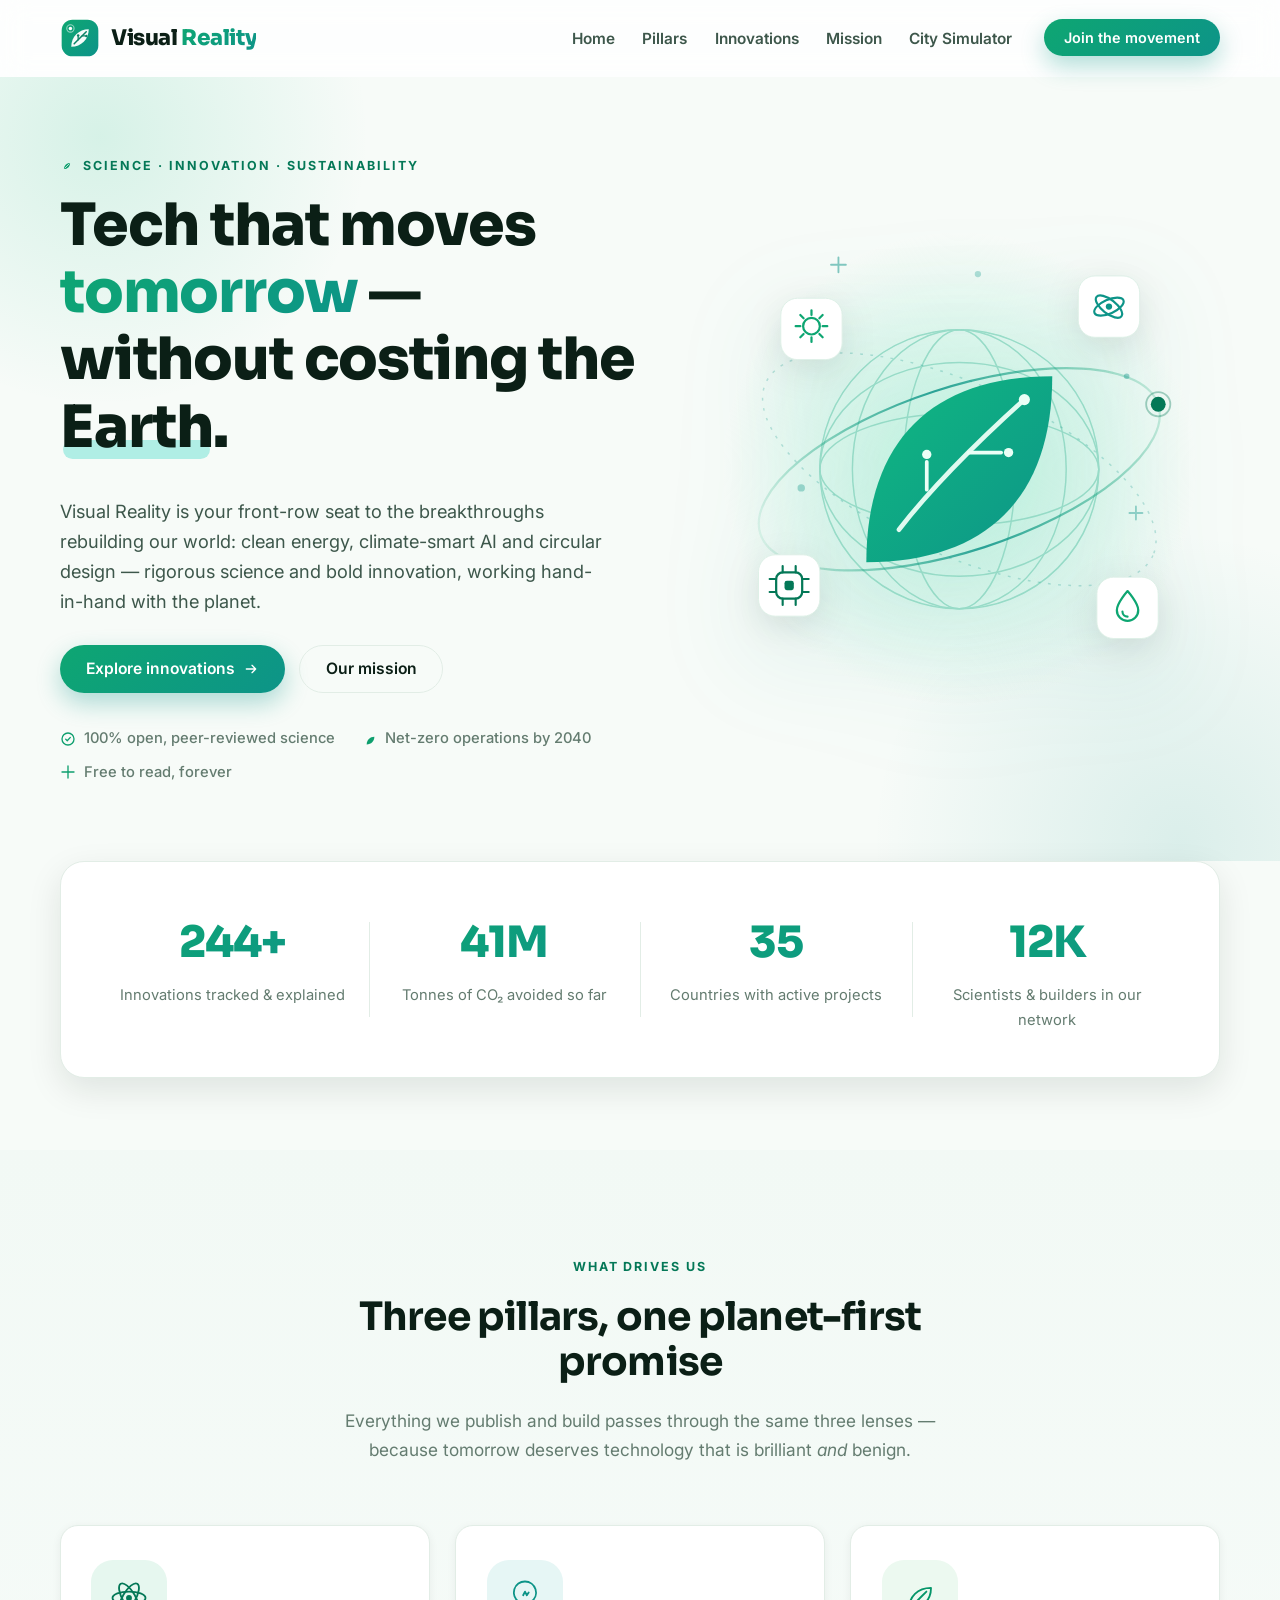
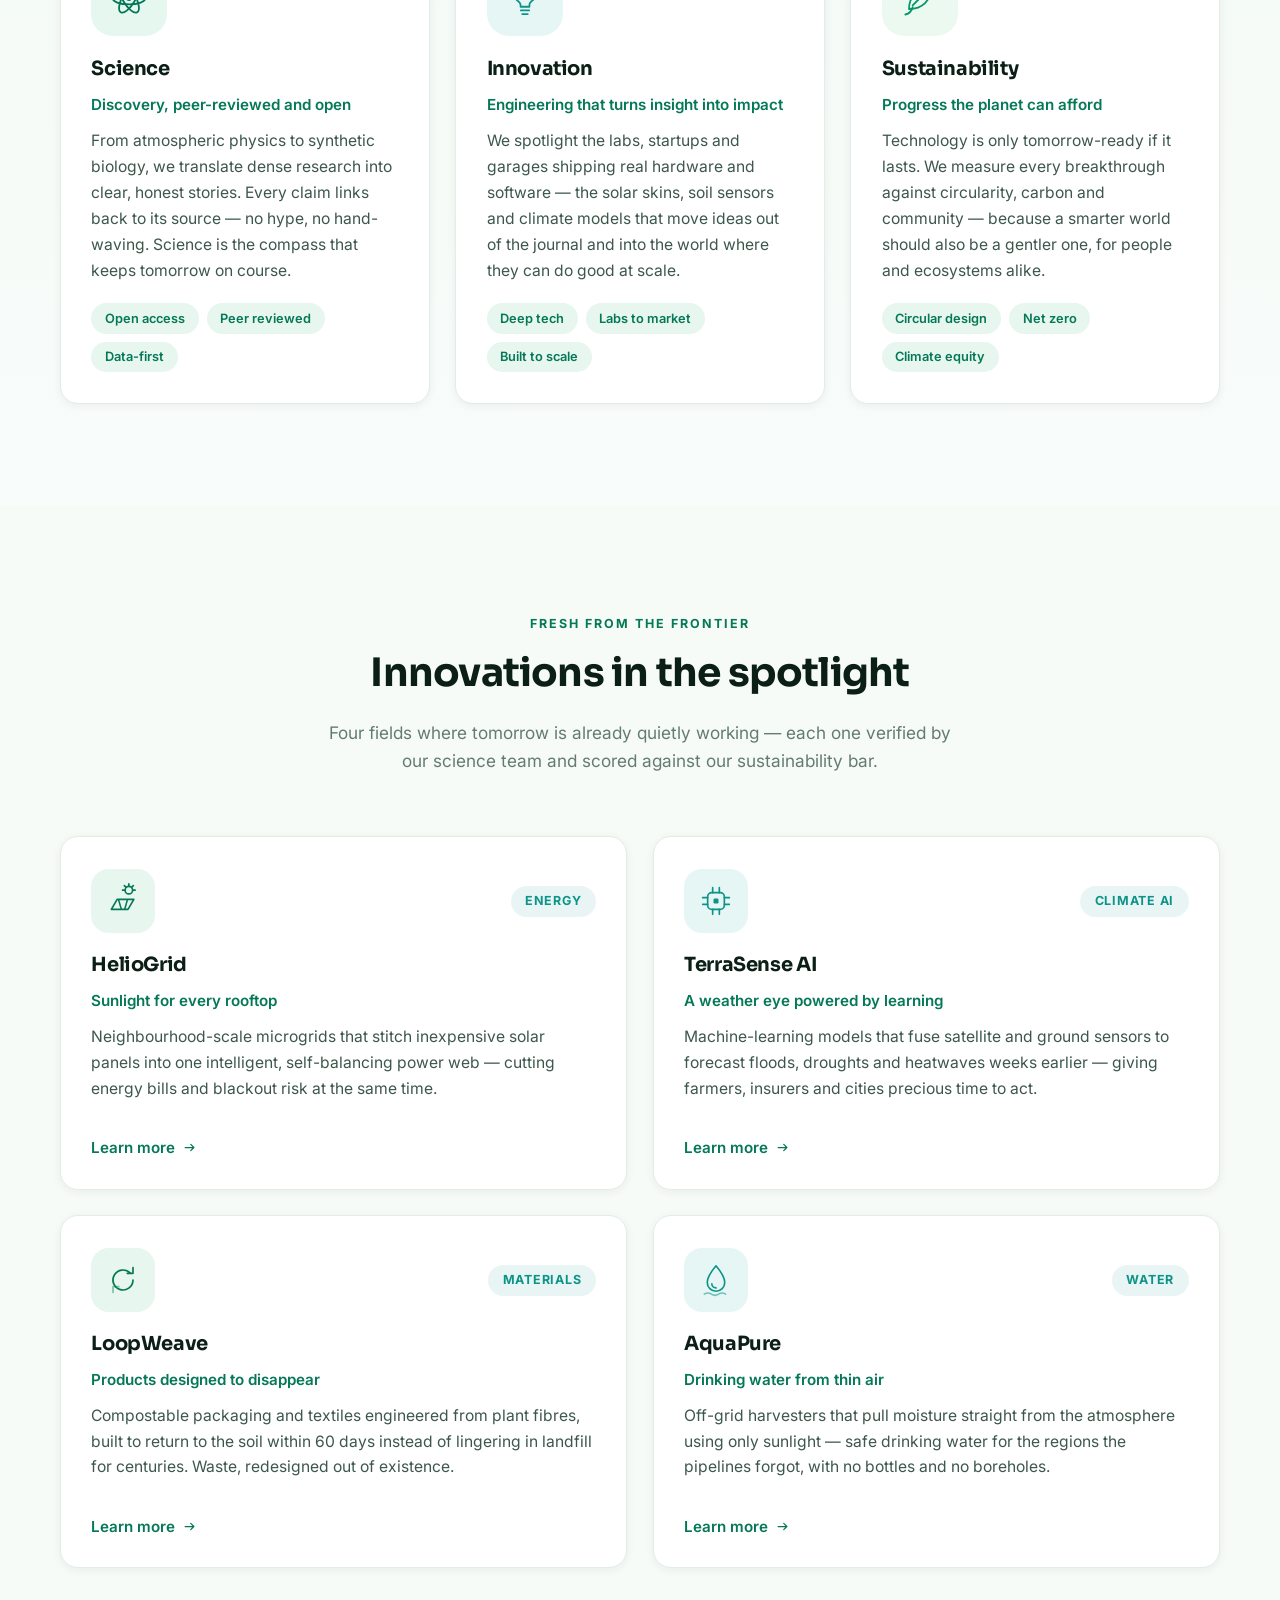
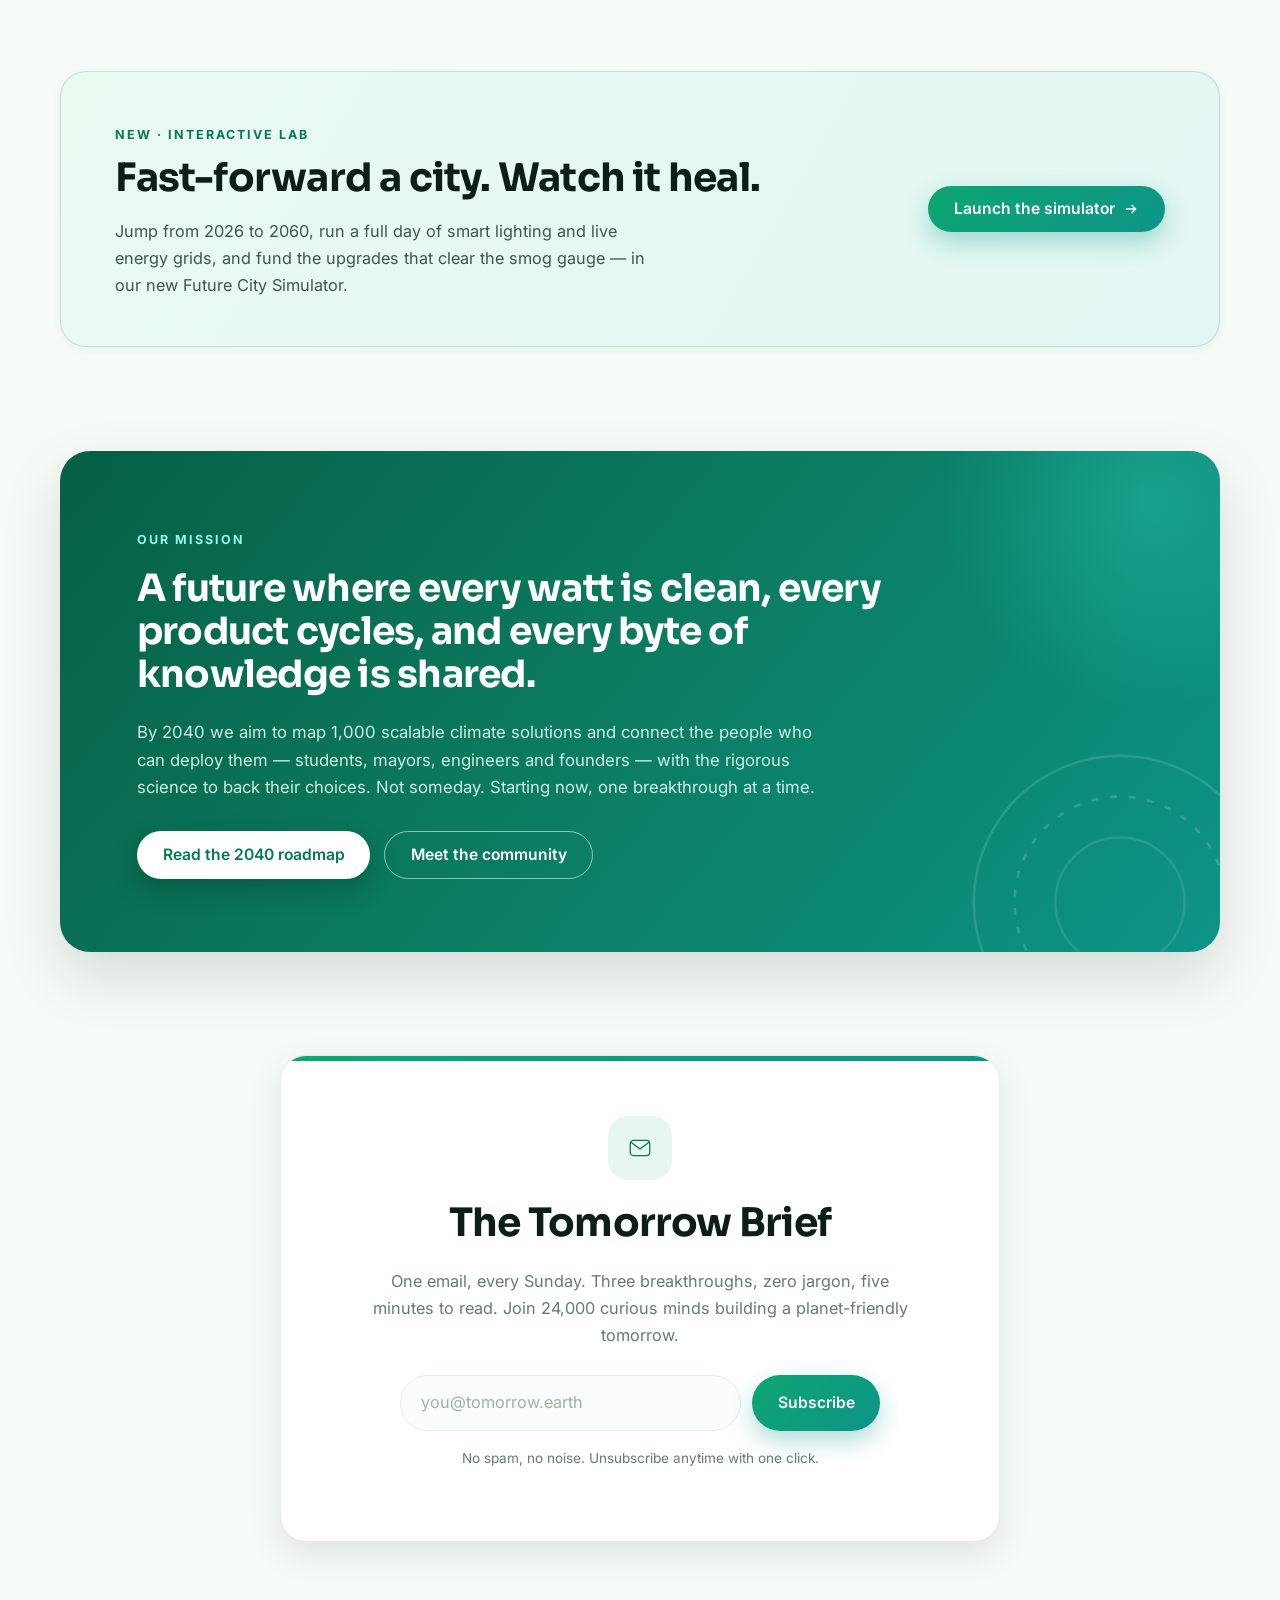
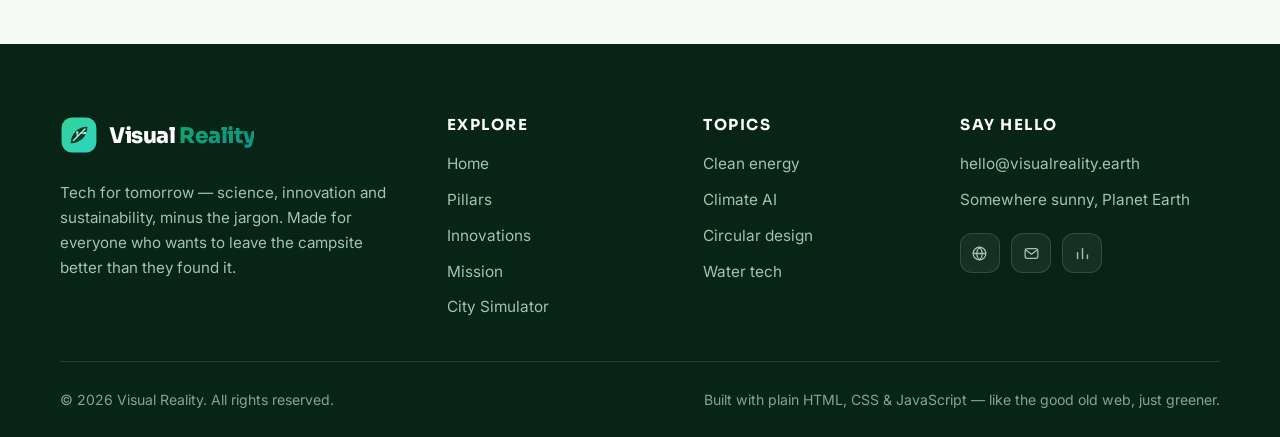
==== download/visual-reality-site/index.html @ 4e0ad1f0 "0bec6e8c-ba67-4098-b5e9-8ebaf69e1d9d" ====
<!DOCTYPE html>
<html lang="en">
<head>
  <meta charset="UTF-8" />
  <meta name="viewport" content="width=device-width, initial-scale=1.0" />
  <title>Visual Reality — Tech for Tomorrow | Science, Innovation &amp; Sustainability</title>
  <meta name="description" content="Visual Reality spotlights the breakthroughs in clean energy, climate-smart AI and circular design where science, innovation and sustainability meet. Tech for tomorrow — without costing the Earth." />
  <link rel="icon" href="data:image/svg+xml,%3Csvg xmlns='http://www.w3.org/2000/svg' viewBox='0 0 48 48'%3E%3Cdefs%3E%3ClinearGradient id='g' x1='4' y1='4' x2='44' y2='44' gradientUnits='userSpaceOnUse'%3E%3Cstop stop-color='%230ea672'/%3E%3Cstop offset='1' stop-color='%230d9488'/%3E%3C/linearGradient%3E%3C/defs%3E%3Crect x='2' y='2' width='44' height='44' rx='13' fill='url(%23g)'/%3E%3Cpath d='M13.5 34.5C13.5 22.5 22.5 13.5 34.5 13.5C34.5 25.5 25.5 34.5 13.5 34.5Z' fill='%23ffffff'/%3E%3Cpath d='M17 31C21.5 26.5 27 21 31.5 16.5' stroke='%230b8266' stroke-width='1.8' stroke-linecap='round' fill='none'/%3E%3Cpath d='M21.8 26.2V22.4' stroke='%230b8266' stroke-width='1.6' stroke-linecap='round'/%3E%3Ccircle cx='21.8' cy='20.9' r='1.5' fill='%230b8266'/%3E%3Cpath d='M26.5 21.5H30' stroke='%230b8266' stroke-width='1.6' stroke-linecap='round'/%3E%3Ccircle cx='31.6' cy='21.5' r='1.5' fill='%230b8266'/%3E%3C/svg%3E" />
  <link rel="preconnect" href="https://fonts.googleapis.com" />
  <link rel="preconnect" href="https://fonts.gstatic.com" crossorigin />
  <link href="https://fonts.googleapis.com/css2?family=Inter:wght@400;500;600;700&family=Sora:wght@600;700;800&display=swap" rel="stylesheet" />
  <link rel="stylesheet" href="styles.css" />
</head>
<body>
  <a class="skip-link" href="#main">Skip to content</a>

  <!-- ======= HEADER ======= -->
  <header class="site-header" id="top">
    <nav class="nav container" aria-label="Main navigation">
      <a class="brand" href="#home" aria-label="Visual Reality home">
        <svg class="logo-mark" width="40" height="40" viewBox="0 0 48 48" fill="none" xmlns="http://www.w3.org/2000/svg" role="img" aria-label="Visual Reality logo — a leaf with circuit veins">
          <defs>
            <linearGradient id="lgBadge" x1="4" y1="4" x2="44" y2="44" gradientUnits="userSpaceOnUse">
              <stop stop-color="#0ea672"/>
              <stop offset="1" stop-color="#0d9488"/>
            </linearGradient>
          </defs>
          <rect x="2" y="2" width="44" height="44" rx="13" fill="url(#lgBadge)"/>
          <path d="M13.5 34.5C13.5 22.5 22.5 13.5 34.5 13.5C34.5 25.5 25.5 34.5 13.5 34.5Z" fill="#ffffff" fill-opacity="0.96"/>
          <path d="M17 31C21.5 26.5 27 21 31.5 16.5" stroke="#0b8266" stroke-width="1.8" stroke-linecap="round" fill="none"/>
          <path d="M21.8 26.2V22.4" stroke="#0b8266" stroke-width="1.6" stroke-linecap="round"/>
          <circle cx="21.8" cy="20.9" r="1.5" fill="#0b8266"/>
          <path d="M26.5 21.5H30" stroke="#0b8266" stroke-width="1.6" stroke-linecap="round"/>
          <circle cx="31.6" cy="21.5" r="1.5" fill="#0b8266"/>
          <circle cx="12.5" cy="12.5" r="2.1" fill="#ffffff"/>
          <circle cx="12.5" cy="12.5" r="4.4" stroke="#ffffff" stroke-opacity="0.55" stroke-width="1.3"/>
        </svg>
        <span class="brand-name">Visual <em>Reality</em></span>
      </a>

      <button class="nav-toggle" type="button" aria-expanded="false" aria-controls="nav-menu" aria-label="Open menu">
        <span class="nav-toggle-bar"></span>
        <span class="nav-toggle-bar"></span>
        <span class="nav-toggle-bar"></span>
      </button>

      <div class="nav-menu" id="nav-menu">
        <ul class="nav-links">
          <li><a href="#home" class="nav-link">Home</a></li>
          <li><a href="#pillars" class="nav-link">Pillars</a></li>
          <li><a href="#innovations" class="nav-link">Innovations</a></li>
          <li><a href="#mission" class="nav-link">Mission</a></li>
          <li><a href="city.html" class="nav-link">City Simulator</a></li>
        </ul>
        <a href="#subscribe" class="btn btn-primary btn-sm nav-cta">Join the movement</a>
      </div>
    </nav>
  </header>

  <main id="main">
    <!-- ======= HERO ======= -->
    <section class="hero" id="home">
      <div class="container hero-grid">
        <div class="hero-copy">
          <p class="eyebrow reveal">
            <svg width="14" height="14" viewBox="0 0 48 48" fill="none" aria-hidden="true"><path d="M13.5 34.5C13.5 22.5 22.5 13.5 34.5 13.5C34.5 25.5 25.5 34.5 13.5 34.5Z" fill="#0e9f6e"/><path d="M17 31C21.5 26.5 27 21 31.5 16.5" stroke="#ffffff" stroke-width="2.4" stroke-linecap="round" fill="none"/></svg>
            Science &middot; Innovation &middot; Sustainability
          </p>
          <h1 class="reveal" style="--d:.06s">
            Tech that moves <span class="grad-text">tomorrow</span> &mdash; without costing the <span class="accent-underline">Earth</span>.
          </h1>
          <p class="lead reveal" style="--d:.12s">
            Visual Reality is your front-row seat to the breakthroughs rebuilding our world:
            clean energy, climate-smart AI and circular design &mdash; rigorous science and
            bold innovation, working hand-in-hand with the planet.
          </p>
          <div class="hero-actions reveal" style="--d:.18s">
            <a href="#innovations" class="btn btn-primary">
              Explore innovations
              <svg width="16" height="16" viewBox="0 0 24 24" fill="none" aria-hidden="true"><path d="M5 12h14m0 0-5.5-5.5M19 12l-5.5 5.5" stroke="currentColor" stroke-width="2" stroke-linecap="round" stroke-linejoin="round"/></svg>
            </a>
            <a href="#mission" class="btn btn-ghost">Our mission</a>
          </div>
          <ul class="hero-facts reveal" style="--d:.24s">
            <li>
              <svg width="16" height="16" viewBox="0 0 24 24" fill="none" aria-hidden="true"><circle cx="12" cy="12" r="9" stroke="#0e9f6e" stroke-width="2"/><path d="m8.5 12.2 2.4 2.4 4.6-5" stroke="#0e9f6e" stroke-width="2" stroke-linecap="round" stroke-linejoin="round"/></svg>
              100% open, peer-reviewed science
            </li>
            <li>
              <svg width="16" height="16" viewBox="0 0 24 24" fill="none" aria-hidden="true"><path d="M13.5 34.5C13.5 22.5 22.5 13.5 34.5 13.5C34.5 25.5 25.5 34.5 13.5 34.5Z" fill="#0e9f6e" transform="scale(0.55) translate(2 2)"/></svg>
              Net-zero operations by 2040
            </li>
            <li>
              <svg width="16" height="16" viewBox="0 0 24 24" fill="none" aria-hidden="true"><path d="M12 3v18M3 12h18" stroke="#0e9f6e" stroke-width="2" stroke-linecap="round"/></svg>
              Free to read, forever
            </li>
          </ul>
        </div>

        <!-- Animated hero illustration -->
        <div class="hero-art reveal" style="--d:.15s" aria-hidden="true">
          <svg class="hero-svg" viewBox="0 0 560 560" fill="none" xmlns="http://www.w3.org/2000/svg">
            <defs>
              <radialGradient id="heroGlow" cx="0.5" cy="0.5" r="0.5">
                <stop stop-color="#b8f2dc" stop-opacity="0.85"/>
                <stop offset="1" stop-color="#b8f2dc" stop-opacity="0"/>
              </radialGradient>
              <linearGradient id="heroLeaf" x1="180" y1="180" x2="380" y2="380" gradientUnits="userSpaceOnUse">
                <stop stop-color="#10b981"/>
                <stop offset="1" stop-color="#0d9488"/>
              </linearGradient>
              <linearGradient id="heroRing" x1="55" y1="280" x2="505" y2="280" gradientUnits="userSpaceOnUse">
                <stop stop-color="#0ea672" stop-opacity="0.1"/>
                <stop offset="0.5" stop-color="#0d9488" stop-opacity="0.85"/>
                <stop offset="1" stop-color="#0ea672" stop-opacity="0.2"/>
              </linearGradient>
            </defs>

            <!-- glow -->
            <circle cx="280" cy="280" r="255" fill="url(#heroGlow)"/>

            <!-- globe wireframe -->
            <g stroke="#8fd8c3" stroke-width="1.6" fill="none" opacity="0.9">
              <circle cx="280" cy="280" r="150"/>
              <ellipse cx="280" cy="280" rx="60" ry="150"/>
              <ellipse cx="280" cy="280" rx="115" ry="150"/>
              <ellipse cx="280" cy="280" rx="150" ry="60"/>
              <ellipse cx="280" cy="280" rx="150" ry="115"/>
            </g>

            <!-- static faint orbit -->
            <ellipse cx="280" cy="280" rx="228" ry="92" transform="rotate(24 280 280)" stroke="#0d9488" stroke-opacity="0.25" stroke-width="1.6" stroke-dasharray="3 8"/>

            <!-- big leaf -->
            <g>
              <path d="M180 380C180 250 250 180 380 180C380 310 310 380 180 380Z" fill="url(#heroLeaf)"/>
              <path d="M215 345C250 300 300 250 350 205" stroke="#eafff6" stroke-width="5" stroke-linecap="round" fill="none" opacity="0.95"/>
              <path d="M245 302V272" stroke="#eafff6" stroke-width="4" stroke-linecap="round"/>
              <circle cx="245" cy="264" r="5" fill="#eafff6"/>
              <path d="M290 262H325" stroke="#eafff6" stroke-width="4" stroke-linecap="round"/>
              <circle cx="333" cy="262" r="5" fill="#eafff6"/>
              <circle cx="350" cy="205" r="6" fill="#eafff6"/>
            </g>

            <!-- spinning orbit + satellite -->
            <g class="hero-orbit">
              <ellipse cx="280" cy="280" rx="225" ry="88" transform="rotate(-18 280 280)" stroke="url(#heroRing)" stroke-width="2.4" fill="none"/>
              <circle cx="494" cy="210" r="8" fill="#047857"/>
              <circle cx="494" cy="210" r="13" stroke="#047857" stroke-opacity="0.35" stroke-width="2"/>
            </g>

            <!-- floating chips -->
            <g transform="translate(88 96)">
              <g class="chip float-a">
                <rect x="0" y="0" width="66" height="66" rx="18" fill="#ffffff" stroke="#dcefe6"/>
                <circle cx="33" cy="30" r="9" stroke="#0ea672" stroke-width="2.4" fill="none"/>
                <path d="M33 13v5M33 42v5M16 30h5M45 30h5M21 18l3.5 3.5M41.5 38.5 45 42M45 18l-3.5 3.5M24.5 38.5 21 42" stroke="#0ea672" stroke-width="2.4" stroke-linecap="round"/>
              </g>
            </g>
            <g transform="translate(408 72)">
              <g class="chip float-b">
                <rect x="0" y="0" width="66" height="66" rx="18" fill="#ffffff" stroke="#dcefe6"/>
                <ellipse cx="33" cy="33" rx="17" ry="7.5" stroke="#0d9488" stroke-width="2.3" fill="none" transform="rotate(-24 33 33)"/>
                <ellipse cx="33" cy="33" rx="17" ry="7.5" stroke="#0d9488" stroke-width="2.3" fill="none" transform="rotate(38 33 33)"/>
                <circle cx="33" cy="33" r="3.4" fill="#0d9488"/>
              </g>
            </g>
            <g transform="translate(64 372)">
              <g class="chip float-c">
                <rect x="0" y="0" width="66" height="66" rx="18" fill="#ffffff" stroke="#dcefe6"/>
                <rect x="19" y="19" width="28" height="28" rx="7" stroke="#047857" stroke-width="2.4" fill="none"/>
                <rect x="28" y="28" width="10" height="10" rx="2.5" fill="#047857"/>
                <path d="M26 19v-7M40 19v-7M26 47v7M40 47v7M19 26h-7M19 40h-7M47 26h7M47 40h7" stroke="#047857" stroke-width="2.3" stroke-linecap="round"/>
              </g>
            </g>
            <g transform="translate(428 396)">
              <g class="chip float-a" style="animation-delay:-2.4s">
                <rect x="0" y="0" width="66" height="66" rx="18" fill="#ffffff" stroke="#dcefe6"/>
                <path d="M33 15C33 15 21.5 28 21.5 35.5a11.5 11.5 0 0 0 23 0C44.5 28 33 15 33 15Z" stroke="#0ea672" stroke-width="2.4" fill="none" stroke-linejoin="round"/>
                <path d="M27.5 37a5.5 5.5 0 0 0 5.5 5.5" stroke="#0ea672" stroke-width="2.3" stroke-linecap="round"/>
              </g>
            </g>

            <!-- sparkles -->
            <g class="sparkles" fill="#0d9488">
              <path d="M150 60h0M150 52v16M142 60h16" stroke="#0d9488" stroke-width="2" stroke-linecap="round" opacity="0.5"/>
              <path d="M470 320v14M463 327h14" stroke="#0d9488" stroke-width="2" stroke-linecap="round" opacity="0.4"/>
              <circle cx="110" cy="300" r="4" opacity="0.35"/>
              <circle cx="460" cy="180" r="3" opacity="0.4"/>
              <circle cx="300" cy="70" r="3.4" opacity="0.3"/>
            </g>
          </svg>
        </div>
      </div>
    </section>

    <!-- ======= STATS ======= -->
    <section class="stats" aria-label="Visual Reality in numbers">
      <div class="container">
        <div class="stats-card reveal">
          <div class="stat">
            <span class="stat-num" data-count-to="250" data-suffix="+">0</span>
            <span class="stat-label">Innovations tracked &amp; explained</span>
          </div>
          <div class="stat">
            <span class="stat-num" data-count-to="42" data-suffix="M">0</span>
            <span class="stat-label">Tonnes of CO&#8322; avoided so far</span>
          </div>
          <div class="stat">
            <span class="stat-num" data-count-to="36" data-suffix="">0</span>
            <span class="stat-label">Countries with active projects</span>
          </div>
          <div class="stat">
            <span class="stat-num" data-count-to="12" data-suffix="K">0</span>
            <span class="stat-label">Scientists &amp; builders in our network</span>
          </div>
        </div>
      </div>
    </section>

    <!-- ======= PILLARS ======= -->
    <section class="pillars section section-alt" id="pillars">
      <div class="container">
        <div class="section-head reveal">
          <p class="eyebrow">What drives us</p>
          <h2>Three pillars, one planet-first promise</h2>
          <p class="section-sub">
            Everything we publish and build passes through the same three lenses &mdash;
            because tomorrow deserves technology that is brilliant <em>and</em> benign.
          </p>
        </div>

        <div class="pillars-grid">
          <article class="pillar-card reveal">
            <div class="pillar-icon icon-science">
              <svg width="44" height="44" viewBox="0 0 48 48" fill="none" aria-hidden="true">
                <ellipse cx="24" cy="24" rx="18" ry="7" stroke="currentColor" stroke-width="2"/>
                <ellipse cx="24" cy="24" rx="18" ry="7" stroke="currentColor" stroke-width="2" transform="rotate(60 24 24)"/>
                <ellipse cx="24" cy="24" rx="18" ry="7" stroke="currentColor" stroke-width="2" transform="rotate(120 24 24)"/>
                <circle cx="24" cy="24" r="3.2" fill="currentColor"/>
              </svg>
            </div>
            <h3>Science</h3>
            <p class="pillar-kicker">Discovery, peer-reviewed and open</p>
            <p>
              From atmospheric physics to synthetic biology, we translate dense research
              into clear, honest stories. Every claim links back to its source &mdash; no hype,
              no hand-waving. Science is the compass that keeps tomorrow on course.
            </p>
            <ul class="tag-row" aria-label="Science topics">
              <li>Open access</li>
              <li>Peer reviewed</li>
              <li>Data-first</li>
            </ul>
          </article>

          <article class="pillar-card reveal" style="--d:.1s">
            <div class="pillar-icon icon-innovation">
              <svg width="44" height="44" viewBox="0 0 48 48" fill="none" aria-hidden="true">
                <path d="M24 6a12 12 0 0 1 6.8 21.9c-1.3.9-2 2.4-2 4v1.6h-9.6V32c0-1.6-.7-3.1-2-4A12 12 0 0 1 24 6Z" stroke="currentColor" stroke-width="2" stroke-linejoin="round"/>
                <path d="M19.5 37.5h9M21 41.5h6" stroke="currentColor" stroke-width="2" stroke-linecap="round"/>
                <path d="m22 21 2-4 2 4 2-3" stroke="currentColor" stroke-width="2" stroke-linecap="round" stroke-linejoin="round"/>
              </svg>
            </div>
            <h3>Innovation</h3>
            <p class="pillar-kicker">Engineering that turns insight into impact</p>
            <p>
              We spotlight the labs, startups and garages shipping real hardware and
              software &mdash; the solar skins, soil sensors and climate models that move ideas
              out of the journal and into the world where they can do good at scale.
            </p>
            <ul class="tag-row" aria-label="Innovation topics">
              <li>Deep tech</li>
              <li>Labs to market</li>
              <li>Built to scale</li>
            </ul>
          </article>

          <article class="pillar-card reveal" style="--d:.2s">
            <div class="pillar-icon icon-sustain">
              <svg width="44" height="44" viewBox="0 0 48 48" fill="none" aria-hidden="true">
                <path d="M12 36C12 22.7 21.3 13 36 13C36 26.3 26.7 36 12 36Z" stroke="currentColor" stroke-width="2" stroke-linejoin="round"/>
                <path d="M16 32C20.5 27.5 26 22 31 17" stroke="currentColor" stroke-width="2" stroke-linecap="round"/>
                <path d="M8 42c4-1 7-4 8-8" stroke="currentColor" stroke-width="2" stroke-linecap="round"/>
              </svg>
            </div>
            <h3>Sustainability</h3>
            <p class="pillar-kicker">Progress the planet can afford</p>
            <p>
              Technology is only tomorrow-ready if it lasts. We measure every breakthrough
              against circularity, carbon and community &mdash; because a smarter world should
              also be a gentler one, for people and ecosystems alike.
            </p>
            <ul class="tag-row" aria-label="Sustainability topics">
              <li>Circular design</li>
              <li>Net zero</li>
              <li>Climate equity</li>
            </ul>
          </article>
        </div>
      </div>
    </section>

    <!-- ======= INNOVATIONS ======= -->
    <section class="innovations section" id="innovations">
      <div class="container">
        <div class="section-head reveal">
          <p class="eyebrow">Fresh from the frontier</p>
          <h2>Innovations in the spotlight</h2>
          <p class="section-sub">
            Four fields where tomorrow is already quietly working &mdash; each one
            verified by our science team and scored against our sustainability bar.
          </p>
        </div>

        <div class="innovations-grid">
          <article class="innov-card reveal">
            <div class="innov-top">
              <span class="innov-icon">
                <svg width="40" height="40" viewBox="0 0 48 48" fill="none" aria-hidden="true">
                  <path d="M10 34 17 22h20l-7 12H10Z" stroke="currentColor" stroke-width="2" stroke-linejoin="round"/>
                  <path d="M18.5 22 22 34M29.5 22 26 34" stroke="currentColor" stroke-width="1.8"/>
                  <circle cx="31" cy="11" r="4.5" stroke="currentColor" stroke-width="2"/>
                  <path d="M31 3.5V6M38.5 11H36M26 11h-2.5M36.4 5.6l-1.8 1.8M25.6 5.6l1.8 1.8" stroke="currentColor" stroke-width="2" stroke-linecap="round"/>
                </svg>
              </span>
              <span class="innov-tag">Energy</span>
            </div>
            <h3>HelioGrid</h3>
            <p class="innov-kicker">Sunlight for every rooftop</p>
            <p>
              Neighbourhood-scale microgrids that stitch inexpensive solar panels into one
              intelligent, self-balancing power web &mdash; cutting energy bills and blackout
              risk at the same time.
            </p>
            <a href="#subscribe" class="text-link" aria-label="Learn more about HelioGrid in the Tomorrow Brief">Learn more
              <svg width="15" height="15" viewBox="0 0 24 24" fill="none" aria-hidden="true"><path d="M5 12h14m0 0-5-5m5 5-5 5" stroke="currentColor" stroke-width="2" stroke-linecap="round" stroke-linejoin="round"/></svg>
            </a>
          </article>

          <article class="innov-card reveal" style="--d:.08s">
            <div class="innov-top">
              <span class="innov-icon">
                <svg width="40" height="40" viewBox="0 0 48 48" fill="none" aria-hidden="true">
                  <rect x="14" y="14" width="20" height="20" rx="5" stroke="currentColor" stroke-width="2"/>
                  <rect x="21" y="21" width="6" height="6" rx="1.5" fill="currentColor"/>
                  <path d="M20 14V8M28 14V8M20 40v-6M28 40v-6M14 20H8M14 28H8M40 20h-6M40 28h-6" stroke="currentColor" stroke-width="2" stroke-linecap="round"/>
                </svg>
              </span>
              <span class="innov-tag">Climate AI</span>
            </div>
            <h3>TerraSense AI</h3>
            <p class="innov-kicker">A weather eye powered by learning</p>
            <p>
              Machine-learning models that fuse satellite and ground sensors to forecast
              floods, droughts and heatwaves weeks earlier &mdash; giving farmers, insurers and
              cities precious time to act.
            </p>
            <a href="#subscribe" class="text-link" aria-label="Learn more about TerraSense AI in the Tomorrow Brief">Learn more
              <svg width="15" height="15" viewBox="0 0 24 24" fill="none" aria-hidden="true"><path d="M5 12h14m0 0-5-5m5 5-5 5" stroke="currentColor" stroke-width="2" stroke-linecap="round" stroke-linejoin="round"/></svg>
            </a>
          </article>

          <article class="innov-card reveal" style="--d:.16s">
            <div class="innov-top">
              <span class="innov-icon">
                <svg width="40" height="40" viewBox="0 0 48 48" fill="none" aria-hidden="true">
                  <path d="M36 24a12 12 0 1 1-3.5-8.5" stroke="currentColor" stroke-width="2" stroke-linecap="round"/>
                  <path d="M36 9v7h-7" stroke="currentColor" stroke-width="2" stroke-linecap="round" stroke-linejoin="round"/>
                  <path d="M12 24a12 12 0 0 0 3.5 8.5" stroke="currentColor" stroke-width="2" stroke-linecap="round" opacity="0.45"/>
                  <path d="M12 39v-7h7" stroke="currentColor" stroke-width="2" stroke-linecap="round" stroke-linejoin="round" opacity="0.45"/>
                </svg>
              </span>
              <span class="innov-tag">Materials</span>
            </div>
            <h3>LoopWeave</h3>
            <p class="innov-kicker">Products designed to disappear</p>
            <p>
              Compostable packaging and textiles engineered from plant fibres, built to
              return to the soil within 60 days instead of lingering in landfill for
              centuries. Waste, redesigned out of existence.
            </p>
            <a href="#subscribe" class="text-link" aria-label="Learn more about LoopWeave in the Tomorrow Brief">Learn more
              <svg width="15" height="15" viewBox="0 0 24 24" fill="none" aria-hidden="true"><path d="M5 12h14m0 0-5-5m5 5-5 5" stroke="currentColor" stroke-width="2" stroke-linecap="round" stroke-linejoin="round"/></svg>
            </a>
          </article>

          <article class="innov-card reveal" style="--d:.24s">
            <div class="innov-top">
              <span class="innov-icon">
                <svg width="40" height="40" viewBox="0 0 48 48" fill="none" aria-hidden="true">
                  <path d="M24 7C24 7 13.5 19.5 13.5 27a10.5 10.5 0 0 0 21 0C34.5 19.5 24 7 24 7Z" stroke="currentColor" stroke-width="2" stroke-linejoin="round"/>
                  <path d="M19 28.5a5 5 0 0 0 5 5" stroke="currentColor" stroke-width="2" stroke-linecap="round"/>
                  <path d="M10 41c2.8-1.8 5.7-1.8 8.5 0 2.8 1.8 5.7 1.8 8.5 0 2.8-1.8 5.7-1.8 8.5 0" stroke="currentColor" stroke-width="2" stroke-linecap="round" opacity="0.55"/>
                </svg>
              </span>
              <span class="innov-tag">Water</span>
            </div>
            <h3>AquaPure</h3>
            <p class="innov-kicker">Drinking water from thin air</p>
            <p>
              Off-grid harvesters that pull moisture straight from the atmosphere using
              only sunlight &mdash; safe drinking water for the regions the pipelines forgot,
              with no bottles and no boreholes.
            </p>
            <a href="#subscribe" class="text-link" aria-label="Learn more about AquaPure in the Tomorrow Brief">Learn more
              <svg width="15" height="15" viewBox="0 0 24 24" fill="none" aria-hidden="true"><path d="M5 12h14m0 0-5-5m5 5-5 5" stroke="currentColor" stroke-width="2" stroke-linecap="round" stroke-linejoin="round"/></svg>
            </a>
          </article>
        </div>
      </div>
    </section>

    <!-- ======= SIMULATOR BANNER ======= -->
    <section class="sim-banner">
      <div class="container">
        <div class="sim-banner-inner reveal">
          <div class="sim-banner-copy">
            <p class="eyebrow">New &middot; Interactive lab</p>
            <h2>Fast-forward a city. Watch it heal.</h2>
            <p>
              Jump from 2026 to 2060, run a full day of smart lighting and live
              energy grids, and fund the upgrades that clear the smog gauge &mdash;
              in our new Future City Simulator.
            </p>
          </div>
          <a class="btn btn-primary sim-banner-btn" href="city.html">
            Launch the simulator
            <svg width="16" height="16" viewBox="0 0 24 24" fill="none" aria-hidden="true"><path d="M5 12h14m0 0-5.5-5.5M19 12l-5.5 5.5" stroke="currentColor" stroke-width="2" stroke-linecap="round" stroke-linejoin="round"/></svg>
          </a>
        </div>
      </div>
    </section>

    <!-- ======= MISSION ======= -->
    <section class="mission" id="mission">
      <div class="container">
        <div class="mission-panel reveal">
          <svg class="mission-deco" viewBox="0 0 200 200" fill="none" aria-hidden="true">
            <circle cx="100" cy="100" r="86" stroke="rgba(255,255,255,0.14)" stroke-width="1.5"/>
            <circle cx="100" cy="100" r="62" stroke="rgba(255,255,255,0.18)" stroke-width="1.5" stroke-dasharray="4 7"/>
            <circle cx="100" cy="100" r="38" stroke="rgba(255,255,255,0.12)" stroke-width="1.5"/>
          </svg>
          <p class="eyebrow eyebrow-light">Our mission</p>
          <h2>
            A future where every watt is clean, every product cycles,
            and every byte of knowledge is shared.
          </h2>
          <p class="mission-copy">
            By 2040 we aim to map 1,000 scalable climate solutions and connect the people
            who can deploy them &mdash; students, mayors, engineers and founders &mdash; with the
            rigorous science to back their choices. Not someday. Starting now, one
            breakthrough at a time.
          </p>
          <div class="mission-actions">
            <a href="#subscribe" class="btn btn-light">Read the 2040 roadmap</a>
            <a href="#pillars" class="btn btn-outline-light">Meet the community</a>
          </div>
        </div>
      </div>
    </section>

    <!-- ======= NEWSLETTER ======= -->
    <section class="subscribe section" id="subscribe">
      <div class="container">
        <div class="subscribe-card reveal">
          <div class="subscribe-badge" aria-hidden="true">
            <svg width="26" height="26" viewBox="0 0 48 48" fill="none">
              <rect x="6" y="10" width="36" height="28" rx="6" stroke="#047857" stroke-width="2.4"/>
              <path d="m8 14 16 12 16-12" stroke="#047857" stroke-width="2.4" stroke-linecap="round" stroke-linejoin="round"/>
            </svg>
          </div>
          <h2>The Tomorrow Brief</h2>
          <p class="subscribe-sub">
            One email, every Sunday. Three breakthroughs, zero jargon, five minutes to
            read. Join 24,000 curious minds building a planet-friendly tomorrow.
          </p>
          <form class="subscribe-form" id="subscribe-form" novalidate>
            <label class="sr-only" for="email">Email address</label>
            <input type="email" id="email" name="email" placeholder="you@tomorrow.earth" autocomplete="email" required />
            <button type="submit" class="btn btn-primary">Subscribe</button>
          </form>
          <p class="form-note">No spam, no noise. Unsubscribe anytime with one click.</p>
          <p class="form-msg" id="form-msg" role="status" aria-live="polite"></p>
        </div>
      </div>
    </section>
  </main>

  <!-- ======= FOOTER ======= -->
  <footer class="site-footer">
    <div class="container">
      <div class="footer-grid">
        <div class="footer-brand">
          <a class="brand brand-footer" href="#home" aria-label="Visual Reality home">
            <svg class="logo-mark" width="38" height="38" viewBox="0 0 48 48" fill="none" xmlns="http://www.w3.org/2000/svg" aria-hidden="true">
              <defs>
                <linearGradient id="lgBadgeF" x1="4" y1="4" x2="44" y2="44" gradientUnits="userSpaceOnUse">
                  <stop stop-color="#34d399"/>
                  <stop offset="1" stop-color="#2dd4bf"/>
                </linearGradient>
              </defs>
              <rect x="2" y="2" width="44" height="44" rx="13" fill="url(#lgBadgeF)"/>
              <path d="M13.5 34.5C13.5 22.5 22.5 13.5 34.5 13.5C34.5 25.5 25.5 34.5 13.5 34.5Z" fill="#06281d" fill-opacity="0.9"/>
              <path d="M17 31C21.5 26.5 27 21 31.5 16.5" stroke="#a7f3d0" stroke-width="1.8" stroke-linecap="round" fill="none"/>
              <path d="M21.8 26.2V22.4" stroke="#a7f3d0" stroke-width="1.6" stroke-linecap="round"/>
              <circle cx="21.8" cy="20.9" r="1.5" fill="#a7f3d0"/>
              <path d="M26.5 21.5H30" stroke="#a7f3d0" stroke-width="1.6" stroke-linecap="round"/>
              <circle cx="31.6" cy="21.5" r="1.5" fill="#a7f3d0"/>
            </svg>
            <span class="brand-name">Visual <em>Reality</em></span>
          </a>
          <p class="footer-blurb">
            Tech for tomorrow &mdash; science, innovation and sustainability,
            minus the jargon. Made for everyone who wants to leave the
            campsite better than they found it.
          </p>
        </div>

        <nav class="footer-col" aria-label="Explore">
          <h3>Explore</h3>
          <ul>
            <li><a href="#home">Home</a></li>
            <li><a href="#pillars">Pillars</a></li>
            <li><a href="#innovations">Innovations</a></li>
            <li><a href="#mission">Mission</a></li>
            <li><a href="city.html">City Simulator</a></li>
          </ul>
        </nav>

        <nav class="footer-col" aria-label="Topics">
          <h3>Topics</h3>
          <ul>
            <li><a href="#innovations">Clean energy</a></li>
            <li><a href="#innovations">Climate AI</a></li>
            <li><a href="#innovations">Circular design</a></li>
            <li><a href="#innovations">Water tech</a></li>
          </ul>
        </nav>

        <div class="footer-col" aria-label="Contact">
          <h3>Say hello</h3>
          <ul>
            <li><a href="mailto:hello@visualreality.earth">hello@visualreality.earth</a></li>
            <li>Somewhere sunny, Planet Earth</li>
          </ul>
          <div class="social-row">
            <a href="#home" class="social-link" aria-label="Visual Reality on the web">
              <svg width="17" height="17" viewBox="0 0 24 24" fill="none" aria-hidden="true"><circle cx="12" cy="12" r="9" stroke="currentColor" stroke-width="1.8"/><path d="M3 12h18M12 3c2.6 2.5 4 5.6 4 9s-1.4 6.5-4 9c-2.6-2.5-4-5.6-4-9s1.4-6.5 4-9Z" stroke="currentColor" stroke-width="1.8"/></svg>
            </a>
            <a href="mailto:hello@visualreality.earth" class="social-link" aria-label="Email Visual Reality">
              <svg width="17" height="17" viewBox="0 0 24 24" fill="none" aria-hidden="true"><rect x="3" y="5" width="18" height="14" rx="3" stroke="currentColor" stroke-width="1.8"/><path d="m4 7 8 6 8-6" stroke="currentColor" stroke-width="1.8" stroke-linecap="round" stroke-linejoin="round"/></svg>
            </a>
            <a href="#subscribe" class="social-link" aria-label="Visual Reality newsletter">
              <svg width="17" height="17" viewBox="0 0 24 24" fill="none" aria-hidden="true"><path d="M5 19V11M12 19V5M19 19v-5" stroke="currentColor" stroke-width="2" stroke-linecap="round"/></svg>
            </a>
          </div>
        </div>
      </div>

      <div class="footer-bottom">
        <p>&copy; <span id="year">2026</span> Visual Reality. All rights reserved.</p>
        <p>Built with plain HTML, CSS &amp; JavaScript &mdash; like the good old web, just greener.</p>
      </div>
    </div>
  </footer>

  <button class="to-top" id="to-top" type="button" aria-label="Back to top">
    <svg width="18" height="18" viewBox="0 0 24 24" fill="none" aria-hidden="true"><path d="M12 19V5m0 0-6 6m6-6 6 6" stroke="currentColor" stroke-width="2.2" stroke-linecap="round" stroke-linejoin="round"/></svg>
  </button>

  <script src="script.js"></script>
</body>
</html>
---- download/visual-reality-site/styles.css ----
/* ============================================================
   Visual Reality — Tech for Tomorrow
   Light theme · HTML + CSS + JS only
   ============================================================ */

:root {
  --bg: #f7fbf8;
  --surface: #ffffff;
  --ink: #0b1f16;
  --ink-soft: #3d574b;
  --muted: #647c70;
  --brand: #0e9f6e;
  --brand-deep: #047857;
  --teal: #0d9488;
  --mint: #e7f6ee;
  --line: #e2ede6;
  --danger: #b42318;
  --grad: linear-gradient(135deg, #0ea672 0%, #0d9488 100%);
  --shadow-sm: 0 2px 10px rgba(11, 31, 22, 0.06);
  --shadow-md: 0 12px 34px rgba(11, 31, 22, 0.1);
  --shadow-lg: 0 24px 60px rgba(11, 31, 22, 0.14);
  --radius: 18px;
  --container: 1160px;
  --font-head: "Sora", "Segoe UI", system-ui, sans-serif;
  --font-body: "Inter", "Segoe UI", system-ui, sans-serif;
}

/* ---------- Base ---------- */
*,
*::before,
*::after {
  box-sizing: border-box;
}

html {
  scroll-behavior: smooth;
  scroll-padding-top: 92px;
}

body {
  margin: 0;
  font-family: var(--font-body);
  font-size: 1.02rem;
  line-height: 1.65;
  color: var(--ink-soft);
  background: var(--bg);
  -webkit-font-smoothing: antialiased;
  text-rendering: optimizeLegibility;
}

h1,
h2,
h3 {
  font-family: var(--font-head);
  color: var(--ink);
  line-height: 1.15;
  margin: 0 0 0.6em;
  letter-spacing: -0.02em;
}

h1 {
  font-size: clamp(2.35rem, 5vw, 3.65rem);
  font-weight: 800;
}

h2 {
  font-size: clamp(1.7rem, 3.1vw, 2.45rem);
  font-weight: 700;
}

h3 {
  font-size: 1.22rem;
  font-weight: 700;
}

p {
  margin: 0 0 1em;
}

a {
  color: var(--brand-deep);
  text-decoration: none;
  transition: color 0.2s ease;
}

a:hover {
  color: var(--teal);
}

img,
svg {
  display: block;
  max-width: 100%;
}

ul {
  margin: 0;
  padding: 0;
  list-style: none;
}

button {
  font: inherit;
  cursor: pointer;
}

:focus-visible {
  outline: 3px solid rgba(14, 159, 110, 0.45);
  outline-offset: 2px;
  border-radius: 6px;
}

.container {
  width: min(100% - 2.5rem, var(--container));
  margin-inline: auto;
}

.sr-only {
  position: absolute;
  width: 1px;
  height: 1px;
  padding: 0;
  margin: -1px;
  overflow: hidden;
  clip: rect(0 0 0 0);
  white-space: nowrap;
  border: 0;
}

.skip-link {
  position: absolute;
  top: -60px;
  left: 1rem;
  z-index: 100;
  padding: 0.7rem 1.2rem;
  background: var(--ink);
  color: #fff;
  border-radius: 0 0 12px 12px;
  font-weight: 600;
  transition: top 0.25s ease;
}

.skip-link:focus {
  top: 0;
  color: #fff;
}

/* ---------- Utilities ---------- */
.grad-text {
  background: var(--grad);
  -webkit-background-clip: text;
  background-clip: text;
  color: transparent;
}

.accent-underline {
  position: relative;
  white-space: nowrap;
}

.accent-underline::after {
  content: "";
  position: absolute;
  left: 2%;
  right: 2%;
  bottom: 0.08em;
  height: 0.32em;
  background: rgba(45, 212, 191, 0.35);
  border-radius: 999px;
  z-index: -1;
}

.eyebrow {
  display: inline-flex;
  align-items: center;
  gap: 0.55rem;
  margin: 0 0 1rem;
  font-size: 0.78rem;
  font-weight: 700;
  letter-spacing: 0.16em;
  text-transform: uppercase;
  color: var(--brand-deep);
}

.eyebrow-light {
  color: #99f6e4;
}

.section {
  padding: clamp(4rem, 8vw, 6.5rem) 0;
}

.section-alt {
  background: linear-gradient(180deg, #f2f9f5 0%, #f8fcfa 100%);
}

.section-head {
  max-width: 640px;
  margin: 0 auto clamp(2.6rem, 5vw, 3.8rem);
  text-align: center;
}

.section-sub {
  font-size: 1.08rem;
  color: var(--muted);
}

/* ---------- Buttons ---------- */
.btn {
  display: inline-flex;
  align-items: center;
  justify-content: center;
  gap: 0.55rem;
  padding: 0.85rem 1.6rem;
  border: 0;
  border-radius: 999px;
  font-weight: 600;
  font-size: 0.98rem;
  line-height: 1.2;
  text-decoration: none;
  transition: transform 0.2s ease, box-shadow 0.2s ease, background 0.2s ease,
    color 0.2s ease, border-color 0.2s ease;
  will-change: transform;
}

.btn:hover {
  transform: translateY(-2px);
}

.btn:active {
  transform: translateY(0);
}

.btn-primary {
  background: var(--grad);
  color: #fff;
  box-shadow: 0 10px 24px rgba(13, 148, 136, 0.32);
}

.btn-primary:hover {
  color: #fff;
  box-shadow: 0 14px 30px rgba(13, 148, 136, 0.42);
}

.btn-ghost {
  background: transparent;
  color: var(--ink);
  border: 1.6px solid var(--line);
}

.btn-ghost:hover {
  border-color: var(--brand);
  color: var(--brand-deep);
  background: #fff;
}

.btn-light {
  background: #fff;
  color: var(--brand-deep);
  box-shadow: 0 10px 26px rgba(4, 32, 22, 0.28);
}

.btn-light:hover {
  color: var(--brand-deep);
  transform: translateY(-2px);
}

.btn-outline-light {
  background: transparent;
  color: #fff;
  border: 1.6px solid rgba(255, 255, 255, 0.55);
}

.btn-outline-light:hover {
  background: rgba(255, 255, 255, 0.12);
  color: #fff;
  border-color: #fff;
}

.btn-sm {
  padding: 0.62rem 1.25rem;
  font-size: 0.9rem;
}

.text-link {
  display: inline-flex;
  align-items: center;
  gap: 0.4rem;
  font-weight: 600;
  font-size: 0.95rem;
  color: var(--brand-deep);
}

.text-link svg {
  transition: transform 0.2s ease;
}

.text-link:hover svg {
  transform: translateX(4px);
}

/* ---------- Header ---------- */
.site-header {
  position: sticky;
  top: 0;
  z-index: 60;
  background: rgba(255, 255, 255, 0.78);
  backdrop-filter: blur(14px);
  -webkit-backdrop-filter: blur(14px);
  border-bottom: 1px solid transparent;
  transition: box-shadow 0.3s ease, border-color 0.3s ease, background 0.3s ease;
}

.site-header.scrolled {
  background: rgba(255, 255, 255, 0.92);
  border-bottom-color: var(--line);
  box-shadow: 0 10px 34px rgba(11, 31, 22, 0.07);
}

.nav {
  display: flex;
  align-items: center;
  justify-content: space-between;
  gap: 1.5rem;
  height: 76px;
}

.brand {
  display: inline-flex;
  align-items: center;
  gap: 0.7rem;
}

.brand-name {
  font-family: var(--font-head);
  font-size: 1.35rem;
  font-weight: 800;
  letter-spacing: -0.02em;
  color: var(--ink);
}

.brand-name em {
  font-style: normal;
  background: var(--grad);
  -webkit-background-clip: text;
  background-clip: text;
  color: transparent;
}

.nav-menu {
  display: flex;
  align-items: center;
  gap: 2rem;
}

.nav-links {
  display: flex;
  align-items: center;
  gap: 1.7rem;
}

.nav-link {
  position: relative;
  font-weight: 600;
  font-size: 0.96rem;
  color: var(--ink-soft);
  padding: 0.35rem 0;
}

.nav-link::after {
  content: "";
  position: absolute;
  left: 0;
  bottom: -2px;
  width: 100%;
  height: 2.4px;
  border-radius: 2px;
  background: var(--grad);
  transform: scaleX(0);
  transform-origin: left;
  transition: transform 0.25s ease;
}

.nav-link:hover,
.nav-link.active {
  color: var(--brand-deep);
}

.nav-link:hover::after,
.nav-link.active::after {
  transform: scaleX(1);
}

.nav-toggle {
  display: none;
  flex-direction: column;
  justify-content: center;
  gap: 5px;
  width: 44px;
  height: 44px;
  padding: 10px;
  background: transparent;
  border: 1.4px solid var(--line);
  border-radius: 12px;
}

.nav-toggle-bar {
  display: block;
  width: 100%;
  height: 2.4px;
  border-radius: 2px;
  background: var(--ink);
  transition: transform 0.28s ease, opacity 0.2s ease;
}

.nav-toggle[aria-expanded="true"] .nav-toggle-bar:nth-child(1) {
  transform: translateY(7.4px) rotate(45deg);
}

.nav-toggle[aria-expanded="true"] .nav-toggle-bar:nth-child(2) {
  opacity: 0;
}

.nav-toggle[aria-expanded="true"] .nav-toggle-bar:nth-child(3) {
  transform: translateY(-7.4px) rotate(-45deg);
}

/* ---------- Hero ---------- */
.hero {
  position: relative;
  padding: clamp(3rem, 6vw, 5.5rem) 0 clamp(3.4rem, 6vw, 5rem);
  overflow: hidden;
}

.hero::before,
.hero::after {
  content: "";
  position: absolute;
  border-radius: 50%;
  pointer-events: none;
  z-index: -1;
}

.hero::before {
  width: 560px;
  height: 560px;
  top: -220px;
  left: -180px;
  background: radial-gradient(circle, rgba(16, 185, 129, 0.14) 0%, transparent 68%);
}

.hero::after {
  width: 640px;
  height: 640px;
  bottom: -300px;
  right: -220px;
  background: radial-gradient(circle, rgba(13, 148, 136, 0.12) 0%, transparent 68%);
}

.hero-grid {
  display: grid;
  grid-template-columns: 1.05fr 0.95fr;
  align-items: center;
  gap: clamp(2.5rem, 5vw, 4.5rem);
}

.hero-copy .lead {
  font-size: 1.14rem;
  color: var(--ink-soft);
  max-width: 34rem;
  margin-bottom: 1.8rem;
}

.hero-actions {
  display: flex;
  flex-wrap: wrap;
  gap: 0.9rem;
  margin-bottom: 2.1rem;
}

.hero-facts {
  display: flex;
  flex-wrap: wrap;
  gap: 0.6rem 1.6rem;
}

.hero-facts li {
  display: inline-flex;
  align-items: center;
  gap: 0.5rem;
  font-size: 0.92rem;
  font-weight: 500;
  color: var(--muted);
}

.hero-facts svg {
  flex: none;
}

.hero-art {
  position: relative;
}

.hero-svg {
  width: 100%;
  height: auto;
  filter: drop-shadow(0 30px 50px rgba(13, 148, 136, 0.16));
}

.hero-orbit {
  transform-box: view-box;
  transform-origin: 50% 50%;
  animation: orbit-spin 26s linear infinite;
}

.chip {
  transform-box: fill-box;
  transform-origin: center;
  filter: drop-shadow(0 10px 18px rgba(11, 31, 22, 0.1));
}

.float-a {
  animation: float-y 6s ease-in-out infinite;
}

.float-b {
  animation: float-y 7s ease-in-out -1.6s infinite;
}

.float-c {
  animation: float-y 6.6s ease-in-out -3.2s infinite;
}

.sparkles path,
.sparkles circle {
  animation: twinkle 3.4s ease-in-out infinite;
}

@keyframes orbit-spin {
  to {
    transform: rotate(360deg);
  }
}

@keyframes float-y {
  0%,
  100% {
    transform: translateY(0);
  }
  50% {
    transform: translateY(-13px);
  }
}

@keyframes twinkle {
  0%,
  100% {
    opacity: 0.25;
  }
  50% {
    opacity: 0.75;
  }
}

/* ---------- Stats ---------- */
.stats {
  padding-bottom: clamp(3rem, 6vw, 4.5rem);
}

.stats-card {
  display: grid;
  grid-template-columns: repeat(4, 1fr);
  gap: 1.5rem;
  padding: clamp(1.8rem, 4vw, 2.8rem) clamp(1.4rem, 4vw, 3rem);
  background: var(--surface);
  border: 1px solid var(--line);
  border-radius: 24px;
  box-shadow: var(--shadow-md);
}

.stat {
  text-align: center;
  position: relative;
}

.stat + .stat::before {
  content: "";
  position: absolute;
  left: -0.75rem;
  top: 12%;
  bottom: 12%;
  width: 1px;
  background: var(--line);
}

.stat-num {
  display: block;
  font-family: var(--font-head);
  font-size: clamp(2rem, 3.4vw, 2.7rem);
  font-weight: 800;
  letter-spacing: -0.02em;
  background: var(--grad);
  -webkit-background-clip: text;
  background-clip: text;
  color: transparent;
}

.stat-label {
  display: block;
  margin-top: 0.3rem;
  font-size: 0.92rem;
  color: var(--muted);
}

/* ---------- Pillars ---------- */
.pillars-grid {
  display: grid;
  grid-template-columns: repeat(3, 1fr);
  gap: 1.6rem;
}

.pillar-card {
  position: relative;
  padding: 2.1rem 1.9rem 1.9rem;
  background: var(--surface);
  border: 1px solid var(--line);
  border-radius: var(--radius);
  box-shadow: var(--shadow-sm);
  transition: transform 0.28s ease, box-shadow 0.28s ease, border-color 0.28s ease;
  overflow: hidden;
}

.pillar-card::before {
  content: "";
  position: absolute;
  inset: 0 0 auto;
  height: 4px;
  background: var(--grad);
  opacity: 0;
  transition: opacity 0.28s ease;
}

.pillar-card:hover {
  transform: translateY(-7px);
  box-shadow: var(--shadow-lg);
  border-color: rgba(14, 159, 110, 0.35);
}

.pillar-card:hover::before {
  opacity: 1;
}

.pillar-icon {
  display: grid;
  place-items: center;
  width: 76px;
  height: 76px;
  margin-bottom: 1.4rem;
  border-radius: 22px;
}

.icon-science {
  background: #e6f7ef;
  color: var(--brand-deep);
}

.icon-innovation {
  background: #e6f6f5;
  color: var(--teal);
}

.icon-sustain {
  background: #ecf9f0;
  color: #059669;
}

.pillar-kicker {
  font-weight: 600;
  font-size: 0.95rem;
  color: var(--brand-deep);
  margin-bottom: 0.7rem;
}

.pillar-card > p:not(.pillar-kicker) {
  font-size: 0.98rem;
}

.tag-row {
  display: flex;
  flex-wrap: wrap;
  gap: 0.5rem;
  margin-top: 1.2rem;
}

.tag-row li {
  padding: 0.3rem 0.85rem;
  font-size: 0.8rem;
  font-weight: 600;
  color: var(--brand-deep);
  background: var(--mint);
  border-radius: 999px;
}

/* ---------- Innovations ---------- */
.innovations-grid {
  display: grid;
  grid-template-columns: repeat(2, 1fr);
  gap: 1.6rem;
}

.innov-card {
  display: flex;
  flex-direction: column;
  padding: 2rem 1.9rem 1.8rem;
  background: var(--surface);
  border: 1px solid var(--line);
  border-radius: var(--radius);
  box-shadow: var(--shadow-sm);
  transition: transform 0.28s ease, box-shadow 0.28s ease, border-color 0.28s ease;
}

.innov-card:hover {
  transform: translateY(-6px);
  box-shadow: var(--shadow-lg);
  border-color: rgba(13, 148, 136, 0.35);
}

.innov-top {
  display: flex;
  align-items: center;
  justify-content: space-between;
  margin-bottom: 1.3rem;
}

.innov-icon {
  display: grid;
  place-items: center;
  width: 64px;
  height: 64px;
  border-radius: 18px;
  background: var(--mint);
  color: var(--brand-deep);
}

.innov-card:nth-child(even) .innov-icon {
  background: #e6f6f5;
  color: var(--teal);
}

.innov-tag {
  padding: 0.32rem 0.9rem;
  font-size: 0.78rem;
  font-weight: 700;
  letter-spacing: 0.06em;
  text-transform: uppercase;
  color: var(--teal);
  background: rgba(13, 148, 136, 0.09);
  border-radius: 999px;
}

.innov-kicker {
  font-weight: 600;
  font-size: 0.95rem;
  color: var(--brand-deep);
  margin-bottom: 0.65rem;
}

.innov-card > p:not(.innov-kicker) {
  font-size: 0.98rem;
  flex: 1;
}

.innov-card .text-link {
  margin-top: 1.1rem;
}

/* ---------- Mission ---------- */
.mission {
  padding: clamp(1rem, 3vw, 2rem) 0 clamp(4rem, 8vw, 6.5rem);
}

.mission-panel {
  position: relative;
  padding: clamp(2.6rem, 6vw, 4.6rem) clamp(1.6rem, 6vw, 5rem);
  border-radius: 30px;
  background: linear-gradient(130deg, #065f46 0%, #0b7a5e 45%, #0d9488 100%);
  color: #e8fff6;
  box-shadow: var(--shadow-lg);
  overflow: hidden;
}

.mission-panel::after {
  content: "";
  position: absolute;
  width: 420px;
  height: 420px;
  right: -140px;
  top: -160px;
  border-radius: 50%;
  background: radial-gradient(circle, rgba(45, 212, 191, 0.35) 0%, transparent 70%);
  pointer-events: none;
}

.mission-deco {
  position: absolute;
  width: 340px;
  height: 340px;
  right: -70px;
  bottom: -120px;
  opacity: 0.9;
  pointer-events: none;
}

.mission-panel h2 {
  color: #fff;
  max-width: 21em;
  font-size: clamp(1.65rem, 3vw, 2.35rem);
}

.mission-copy {
  max-width: 42em;
  color: rgba(233, 255, 246, 0.88);
  font-size: 1.05rem;
}

.mission-actions {
  display: flex;
  flex-wrap: wrap;
  gap: 0.9rem;
  margin-top: 1.8rem;
}

/* ---------- Newsletter ---------- */
.subscribe {
  padding-top: 0;
}

.subscribe-card {
  max-width: 720px;
  margin: 0 auto;
  padding: clamp(2.2rem, 5vw, 3.4rem) clamp(1.4rem, 5vw, 3.2rem) clamp(1.9rem, 4vw, 2.6rem);
  text-align: center;
  background: var(--surface);
  border: 1px solid var(--line);
  border-radius: 26px;
  box-shadow: var(--shadow-md);
  position: relative;
  overflow: hidden;
}

.subscribe-card::before {
  content: "";
  position: absolute;
  inset: 0 0 auto;
  height: 5px;
  background: var(--grad);
}

.subscribe-badge {
  display: grid;
  place-items: center;
  width: 64px;
  height: 64px;
  margin: 0.4rem auto 1.2rem;
  border-radius: 20px;
  background: var(--mint);
}

.subscribe-sub {
  max-width: 34rem;
  margin: 0 auto 1.6rem;
  color: var(--muted);
}

.subscribe-form {
  display: flex;
  gap: 0.7rem;
  max-width: 30rem;
  margin: 0 auto;
}

.subscribe-form input {
  flex: 1;
  min-width: 0;
  padding: 0.85rem 1.25rem;
  font: inherit;
  color: var(--ink);
  background: #fbfdfc;
  border: 1.6px solid var(--line);
  border-radius: 999px;
  transition: border-color 0.2s ease, box-shadow 0.2s ease;
}

.subscribe-form input::placeholder {
  color: #9ab3a5;
}

.subscribe-form input:focus {
  outline: none;
  border-color: var(--brand);
  box-shadow: 0 0 0 4px rgba(14, 159, 110, 0.14);
}

.subscribe-form input.input-error {
  border-color: var(--danger);
  box-shadow: 0 0 0 4px rgba(180, 35, 24, 0.1);
}

.form-note {
  margin: 1rem 0 0;
  font-size: 0.85rem;
  color: var(--muted);
}

.form-msg {
  min-height: 1.5em;
  margin: 0.5rem 0 0;
  font-size: 0.93rem;
  font-weight: 600;
}

.form-msg.success {
  color: var(--brand-deep);
}

.form-msg.error {
  color: var(--danger);
}

/* ---------- Footer ---------- */
.site-footer {
  background: #082417;
  color: #b7d6c5;
  padding: clamp(3rem, 6vw, 4.5rem) 0 1.6rem;
}

.footer-grid {
  display: grid;
  grid-template-columns: 1.6fr 1fr 1fr 1.2fr;
  gap: 2.5rem;
  padding-bottom: 2.6rem;
  border-bottom: 1px solid rgba(183, 214, 197, 0.16);
}

.brand-footer .brand-name {
  color: #fff;
}

.footer-blurb {
  margin-top: 1.1rem;
  max-width: 24rem;
  font-size: 0.95rem;
  color: #9fc4b0;
}

.footer-col h3 {
  font-size: 0.95rem;
  font-weight: 700;
  letter-spacing: 0.1em;
  text-transform: uppercase;
  color: #fff;
  margin-bottom: 1.1rem;
}

.footer-col ul {
  display: grid;
  gap: 0.65rem;
}

.footer-col a,
.footer-col li {
  color: #9fc4b0;
  font-size: 0.96rem;
}

.footer-col a:hover {
  color: #5eead4;
}

.social-row {
  display: flex;
  gap: 0.7rem;
  margin-top: 1.3rem;
}

.social-link {
  display: grid;
  place-items: center;
  width: 40px;
  height: 40px;
  border-radius: 12px;
  color: #9fc4b0;
  background: rgba(255, 255, 255, 0.06);
  border: 1px solid rgba(183, 214, 197, 0.18);
  transition: color 0.2s ease, background 0.2s ease, transform 0.2s ease;
}

.social-link:hover {
  color: #06281d;
  background: #5eead4;
  transform: translateY(-3px);
}

.footer-bottom {
  display: flex;
  flex-wrap: wrap;
  justify-content: space-between;
  gap: 0.5rem 1.5rem;
  padding-top: 1.6rem;
  font-size: 0.88rem;
  color: #7fa78f;
}

.footer-bottom p {
  margin: 0;
}

/* ---------- Back to top ---------- */
.to-top {
  position: fixed;
  right: 1.4rem;
  bottom: 1.4rem;
  z-index: 70;
  display: grid;
  place-items: center;
  width: 46px;
  height: 46px;
  border: 0;
  border-radius: 14px;
  background: var(--grad);
  color: #fff;
  box-shadow: 0 12px 26px rgba(13, 148, 136, 0.4);
  opacity: 0;
  visibility: hidden;
  transform: translateY(12px);
  transition: opacity 0.3s ease, transform 0.3s ease, visibility 0.3s;
}

.to-top.show {
  opacity: 1;
  visibility: visible;
  transform: translateY(0);
}

.to-top:hover {
  transform: translateY(-3px);
}

/* ---------- Reveal on scroll ---------- */
.js .reveal {
  opacity: 0;
  transform: translateY(26px);
  transition: opacity 0.7s ease, transform 0.7s cubic-bezier(0.16, 1, 0.3, 1);
  transition-delay: var(--d, 0s);
}

.js .reveal.in {
  opacity: 1;
  transform: none;
}

/* ---------- Responsive ---------- */
@media (max-width: 1024px) {
  .hero-grid {
    grid-template-columns: 1fr;
    text-align: center;
  }

  .hero-copy .lead,
  .hero-facts {
    margin-inline: auto;
    justify-content: center;
  }

  .hero-actions {
    justify-content: center;
  }

  .hero-art {
    max-width: 480px;
    margin: 0 auto;
  }

  .footer-grid {
    grid-template-columns: 1fr 1fr;
  }
}

@media (max-width: 880px) {
  .nav-toggle {
    display: flex;
  }

  .nav-menu {
    position: absolute;
    top: 76px;
    left: 0;
    right: 0;
    flex-direction: column;
    align-items: stretch;
    gap: 0.4rem;
    padding: 1.1rem 1.4rem 1.5rem;
    background: #ffffff;
    backdrop-filter: blur(14px);
    border-bottom: 1px solid var(--line);
    box-shadow: 0 24px 40px rgba(11, 31, 22, 0.1);
    opacity: 0;
    visibility: hidden;
    transform: translateY(-10px);
    transition: opacity 0.25s ease, transform 0.25s ease, visibility 0.25s;
  }

  .nav-menu.open {
    opacity: 1;
    visibility: visible;
    transform: translateY(0);
  }

  .nav-links {
    flex-direction: column;
    align-items: stretch;
    gap: 0.2rem;
  }

  .nav-link {
    display: block;
    padding: 0.75rem 0.4rem;
    font-size: 1.05rem;
    border-radius: 10px;
  }

  .nav-link::after {
    display: none;
  }

  .nav-link:hover {
    background: var(--mint);
  }

  .nav-cta {
    margin-top: 0.7rem;
  }

  .stats-card {
    grid-template-columns: repeat(2, 1fr);
    gap: 1.8rem 1rem;
  }

  .stat:nth-child(3)::before {
    display: none;
  }

  .pillars-grid {
    grid-template-columns: 1fr;
    max-width: 560px;
    margin-inline: auto;
  }

  .innovations-grid {
    grid-template-columns: 1fr;
    max-width: 560px;
    margin-inline: auto;
  }
}

@media (max-width: 560px) {
  html {
    scroll-padding-top: 84px;
  }

  .nav {
    height: 68px;
  }

  .nav-menu {
    top: 68px;
  }

  .brand-name {
    font-size: 1.2rem;
  }

  .hero {
    padding-top: 2.4rem;
  }

  .hero-facts {
    flex-direction: column;
    align-items: center;
    gap: 0.55rem;
  }

  .stats-card {
    grid-template-columns: 1fr 1fr;
    padding: 1.6rem 1rem;
  }

  .stat + .stat::before {
    display: none;
  }

  .subscribe-form {
    flex-direction: column;
  }

  .subscribe-form .btn {
    width: 100%;
  }

  .footer-grid {
    grid-template-columns: 1fr;
    gap: 2rem;
  }

  .footer-bottom {
    flex-direction: column;
    align-items: center;
    text-align: center;
  }
}

/* ---------- Reduced motion ---------- */
@media (prefers-reduced-motion: reduce) {
  html {
    scroll-behavior: auto;
  }

  .hero-orbit,
  .chip,
  .sparkles path,
  .sparkles circle,
  .btn,
  .pillar-card,
  .innov-card {
    animation: none !important;
    transition: none !important;
  }

  .js .reveal {
    opacity: 1;
    transform: none;
    transition: none;
  }
}

/* ---------- Simulator banner (homepage) ---------- */
.sim-banner {
  padding: 0 0 clamp(3rem, 6vw, 4.5rem);
}

.sim-banner-inner {
  display: flex;
  align-items: center;
  justify-content: space-between;
  gap: 1.8rem;
  padding: clamp(2rem, 4.5vw, 3rem) clamp(1.5rem, 5vw, 3.4rem);
  border-radius: 26px;
  background: linear-gradient(120deg, #eafaf1 0%, #e2f6f3 100%);
  border: 1px solid rgba(14, 159, 110, 0.22);
  box-shadow: var(--shadow-sm);
}

.sim-banner-copy h2 {
  margin-bottom: 0.45em;
}

.sim-banner-copy p:not(.eyebrow) {
  max-width: 34rem;
  margin: 0;
  color: var(--ink-soft);
}

.sim-banner-copy .eyebrow {
  margin-bottom: 0.6rem;
}

.sim-banner-btn {
  flex: none;
}

@media (max-width: 720px) {
  .sim-banner-inner {
    flex-direction: column;
    align-items: flex-start;
  }
}
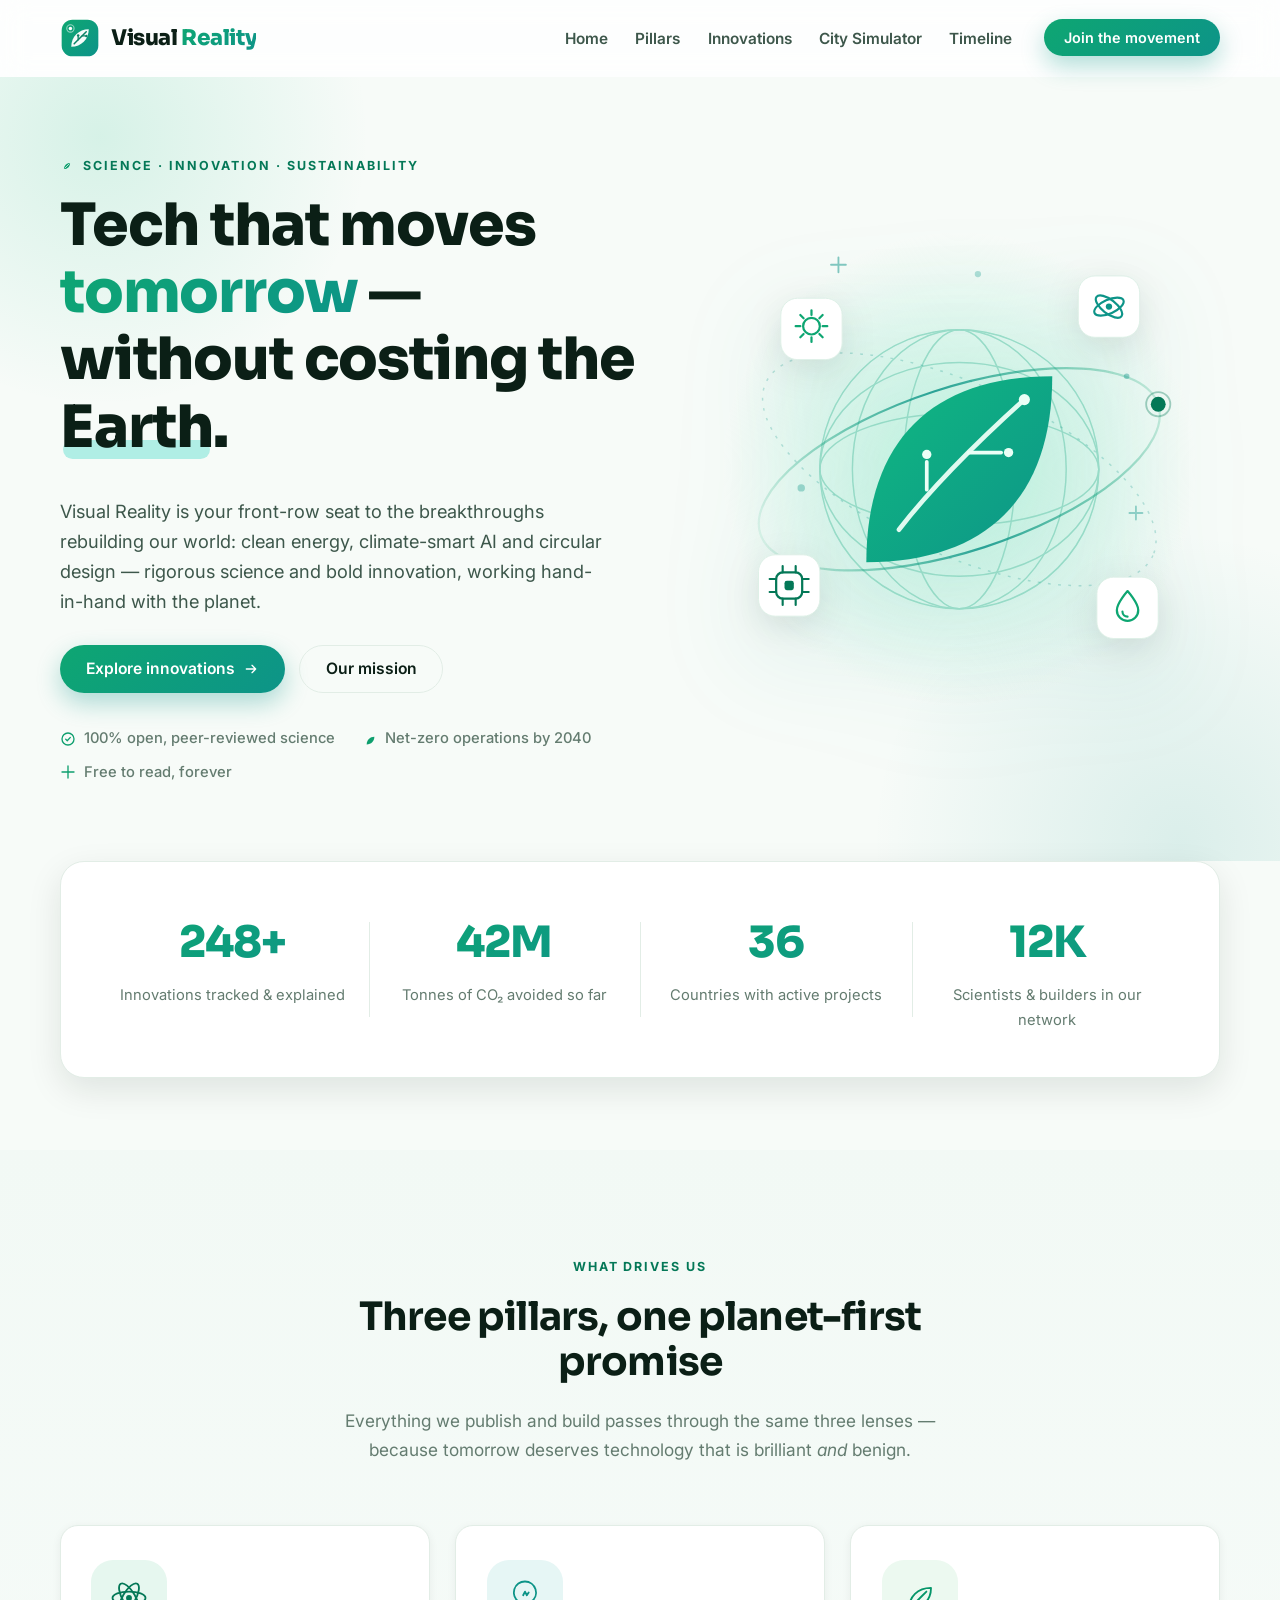
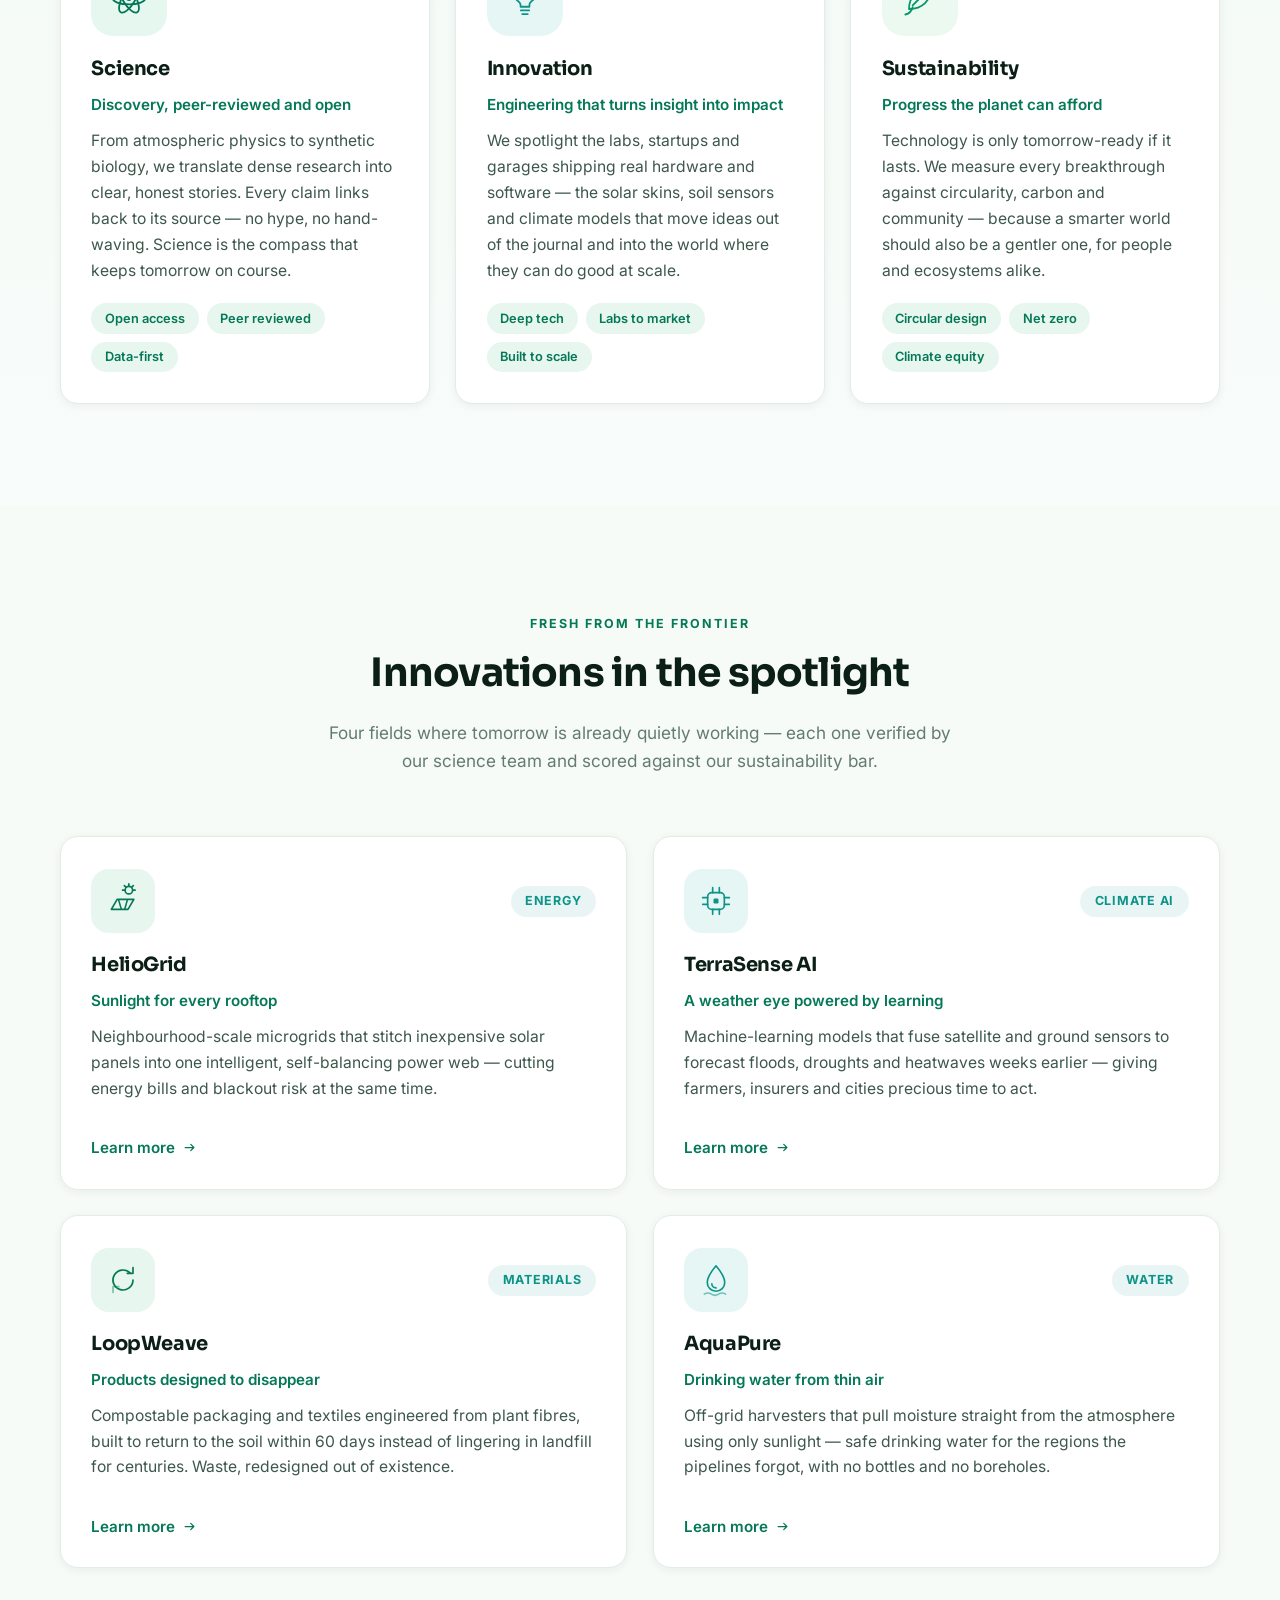
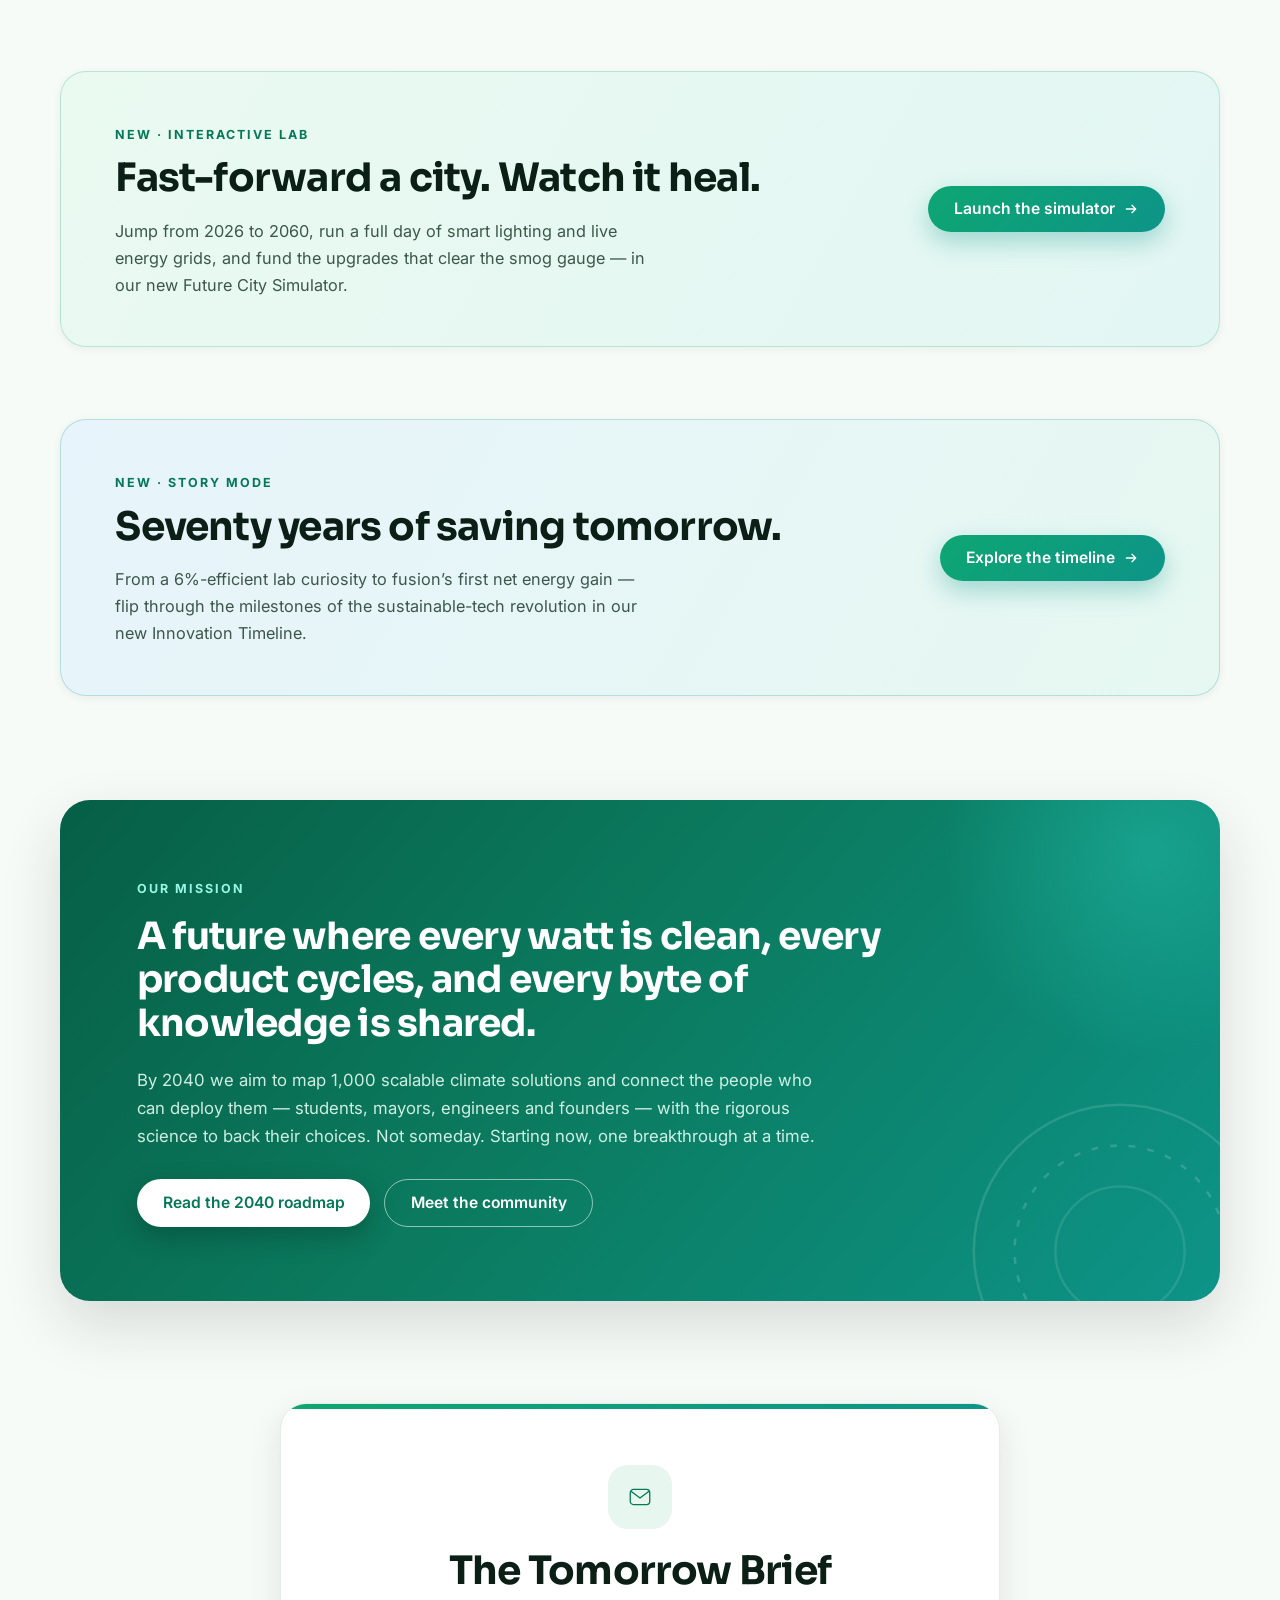
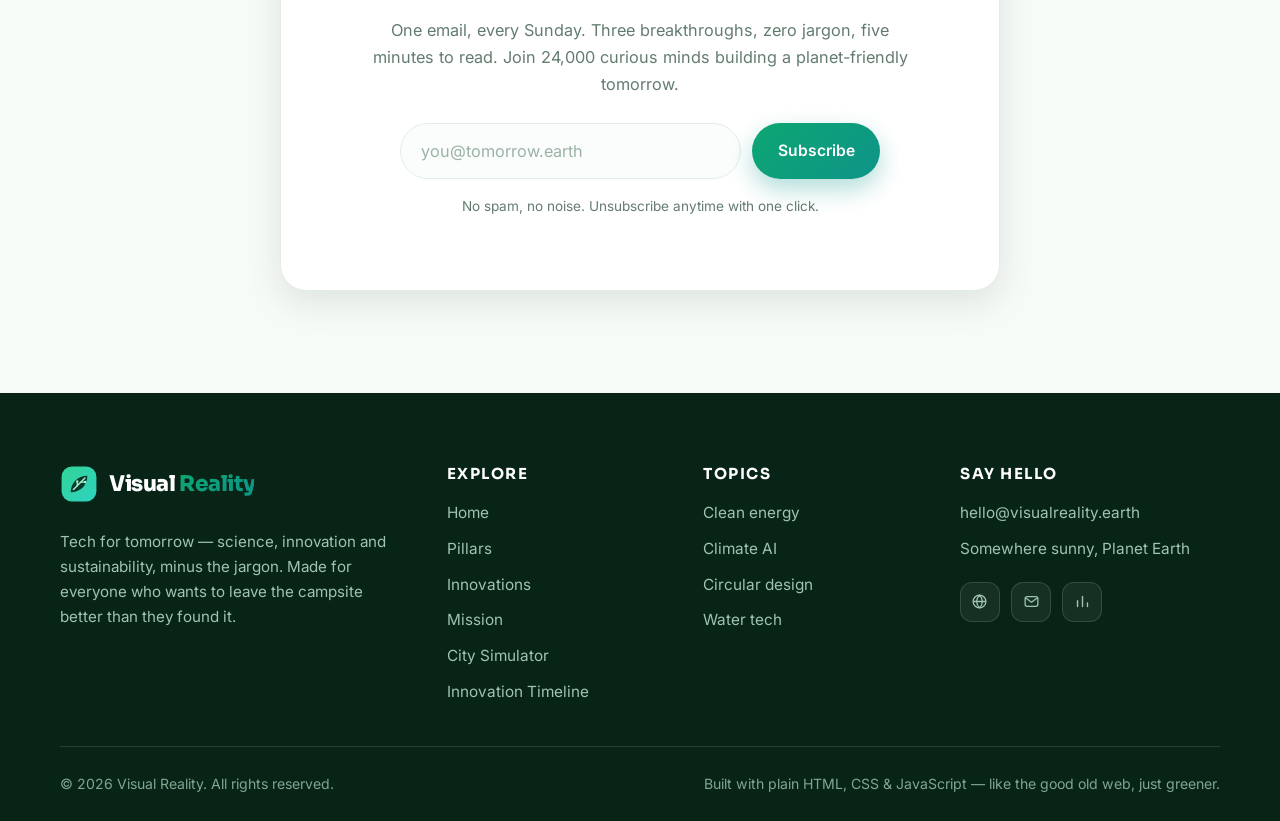
==== commit 9f1db40e: "851d5620-d209-4776-a873-15c8ce4f600e" ====
--- a/download/visual-reality-site/index.html
+++ b/download/visual-reality-site/index.html
@@ -49,8 +49,8 @@
           <li><a href="#home" class="nav-link">Home</a></li>
           <li><a href="#pillars" class="nav-link">Pillars</a></li>
           <li><a href="#innovations" class="nav-link">Innovations</a></li>
-          <li><a href="#mission" class="nav-link">Mission</a></li>
           <li><a href="city.html" class="nav-link">City Simulator</a></li>
+          <li><a href="timeline.html" class="nav-link">Timeline</a></li>
         </ul>
         <a href="#subscribe" class="btn btn-primary btn-sm nav-cta">Join the movement</a>
       </div>
@@ -426,6 +426,27 @@
           </div>
           <a class="btn btn-primary sim-banner-btn" href="city.html">
             Launch the simulator
+            <svg width="16" height="16" viewBox="0 0 24 24" fill="none" aria-hidden="true"><path d="M5 12h14m0 0-5.5-5.5M19 12l-5.5 5.5" stroke="currentColor" stroke-width="2" stroke-linecap="round" stroke-linejoin="round"/></svg>
+          </a>
+        </div>
+      </div>
+    </section>
+
+    <!-- ======= TIMELINE BANNER ======= -->
+    <section class="sim-banner tl-banner">
+      <div class="container">
+        <div class="sim-banner-inner tl-banner-inner reveal">
+          <div class="sim-banner-copy">
+            <p class="eyebrow">New &middot; Story mode</p>
+            <h2>Seventy years of saving tomorrow.</h2>
+            <p>
+              From a 6%-efficient lab curiosity to fusion&rsquo;s first net energy
+              gain &mdash; flip through the milestones of the sustainable-tech
+              revolution in our new Innovation Timeline.
+            </p>
+          </div>
+          <a class="btn btn-primary sim-banner-btn" href="timeline.html">
+            Explore the timeline
             <svg width="16" height="16" viewBox="0 0 24 24" fill="none" aria-hidden="true"><path d="M5 12h14m0 0-5.5-5.5M19 12l-5.5 5.5" stroke="currentColor" stroke-width="2" stroke-linecap="round" stroke-linejoin="round"/></svg>
           </a>
         </div>
@@ -525,6 +546,7 @@
             <li><a href="#innovations">Innovations</a></li>
             <li><a href="#mission">Mission</a></li>
             <li><a href="city.html">City Simulator</a></li>
+            <li><a href="timeline.html">Innovation Timeline</a></li>
           </ul>
         </nav>
 
--- a/download/visual-reality-site/styles.css
+++ b/download/visual-reality-site/styles.css
@@ -1278,6 +1278,12 @@
   flex: none;
 }
 
+/* Timeline promo banner variant (teal-tinted) */
+.tl-banner-inner {
+  background: linear-gradient(120deg, #e7f4fb 0%, #e6f8f1 100%);
+  border-color: rgba(13, 148, 136, 0.24);
+}
+
 @media (max-width: 720px) {
   .sim-banner-inner {
     flex-direction: column;
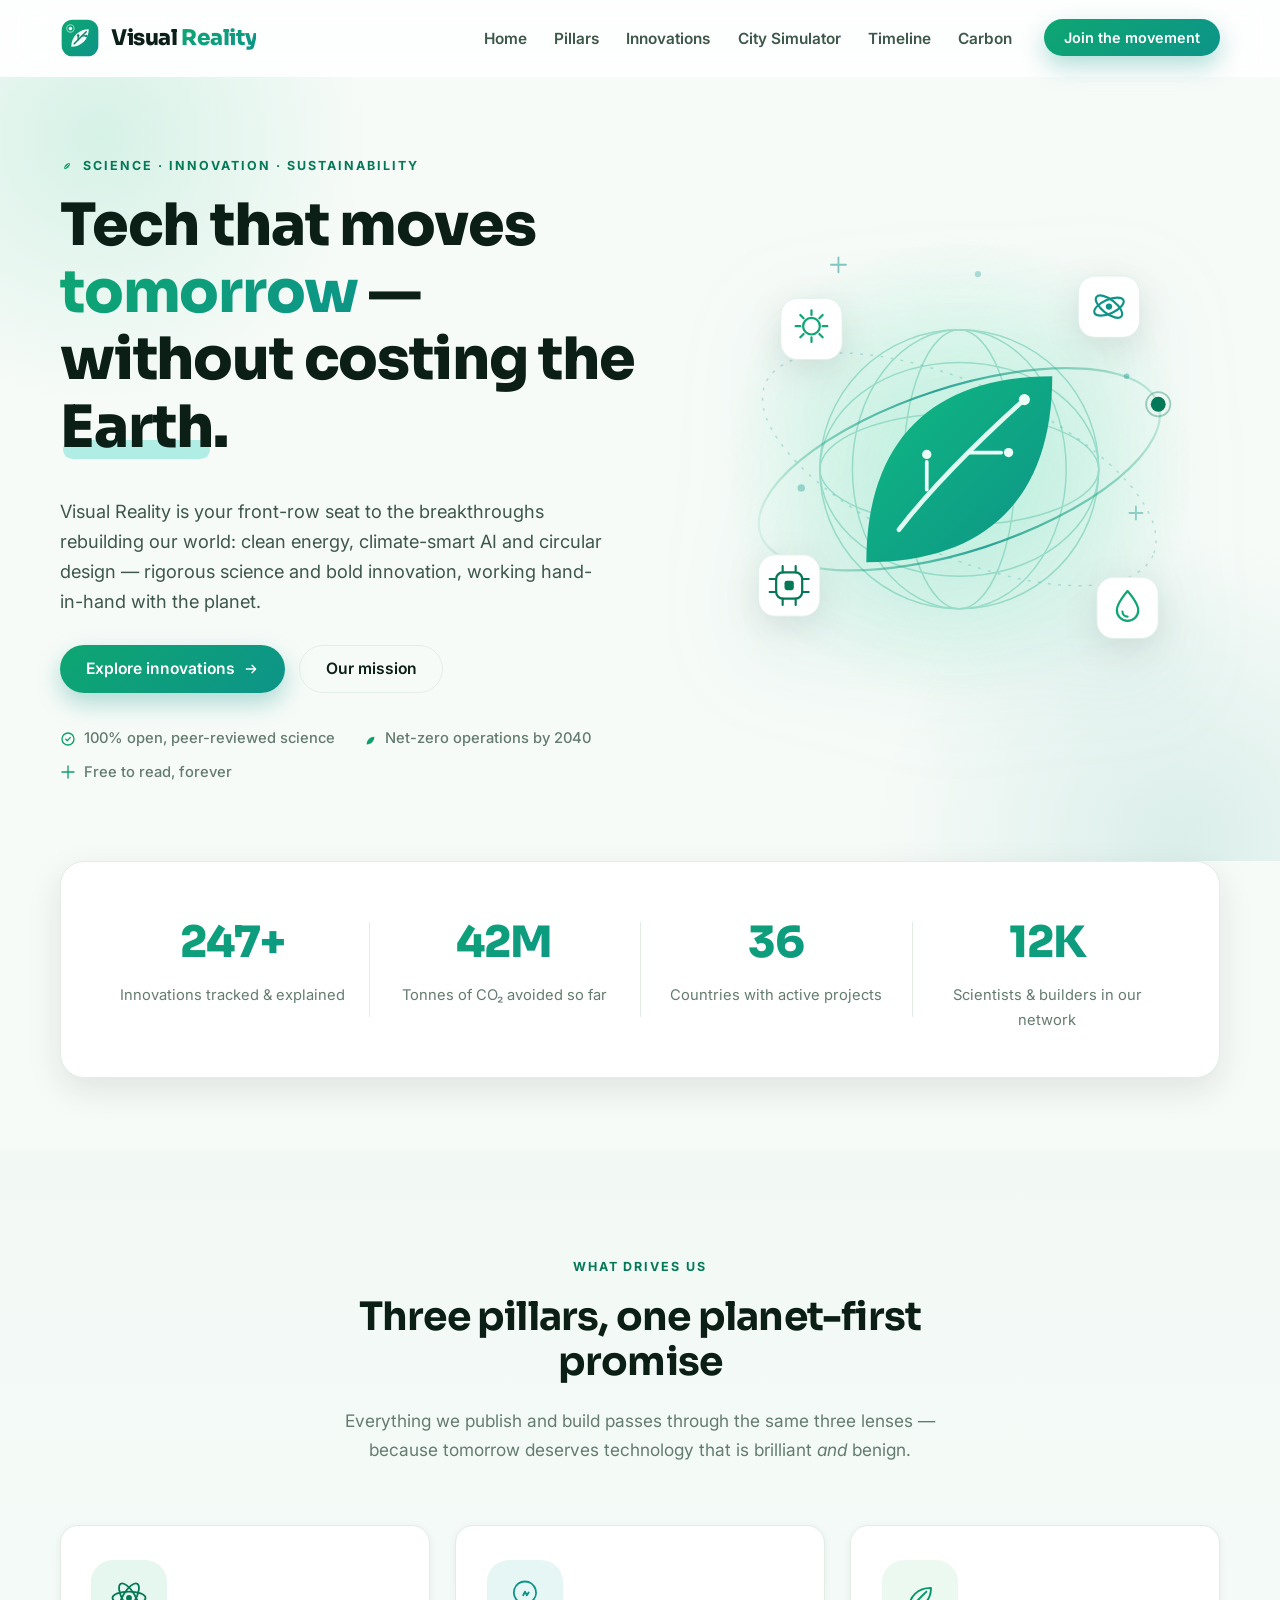
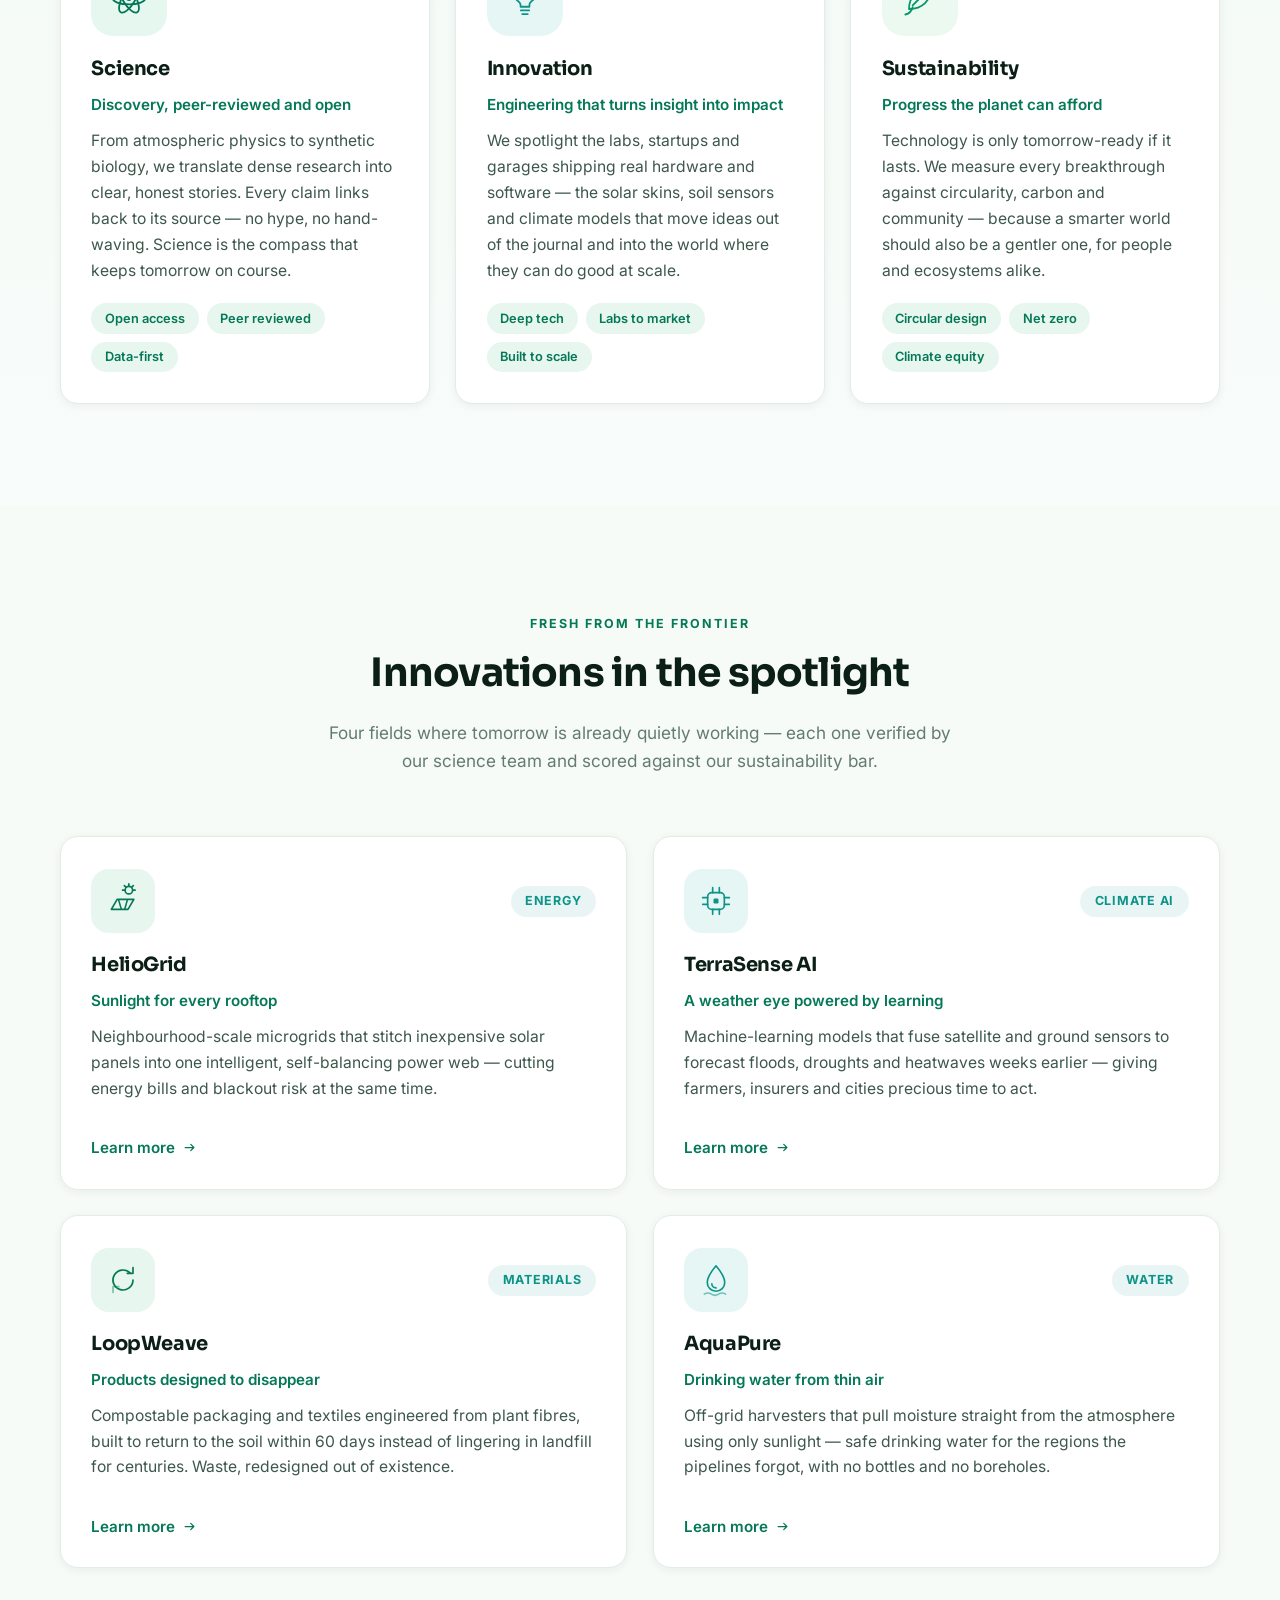
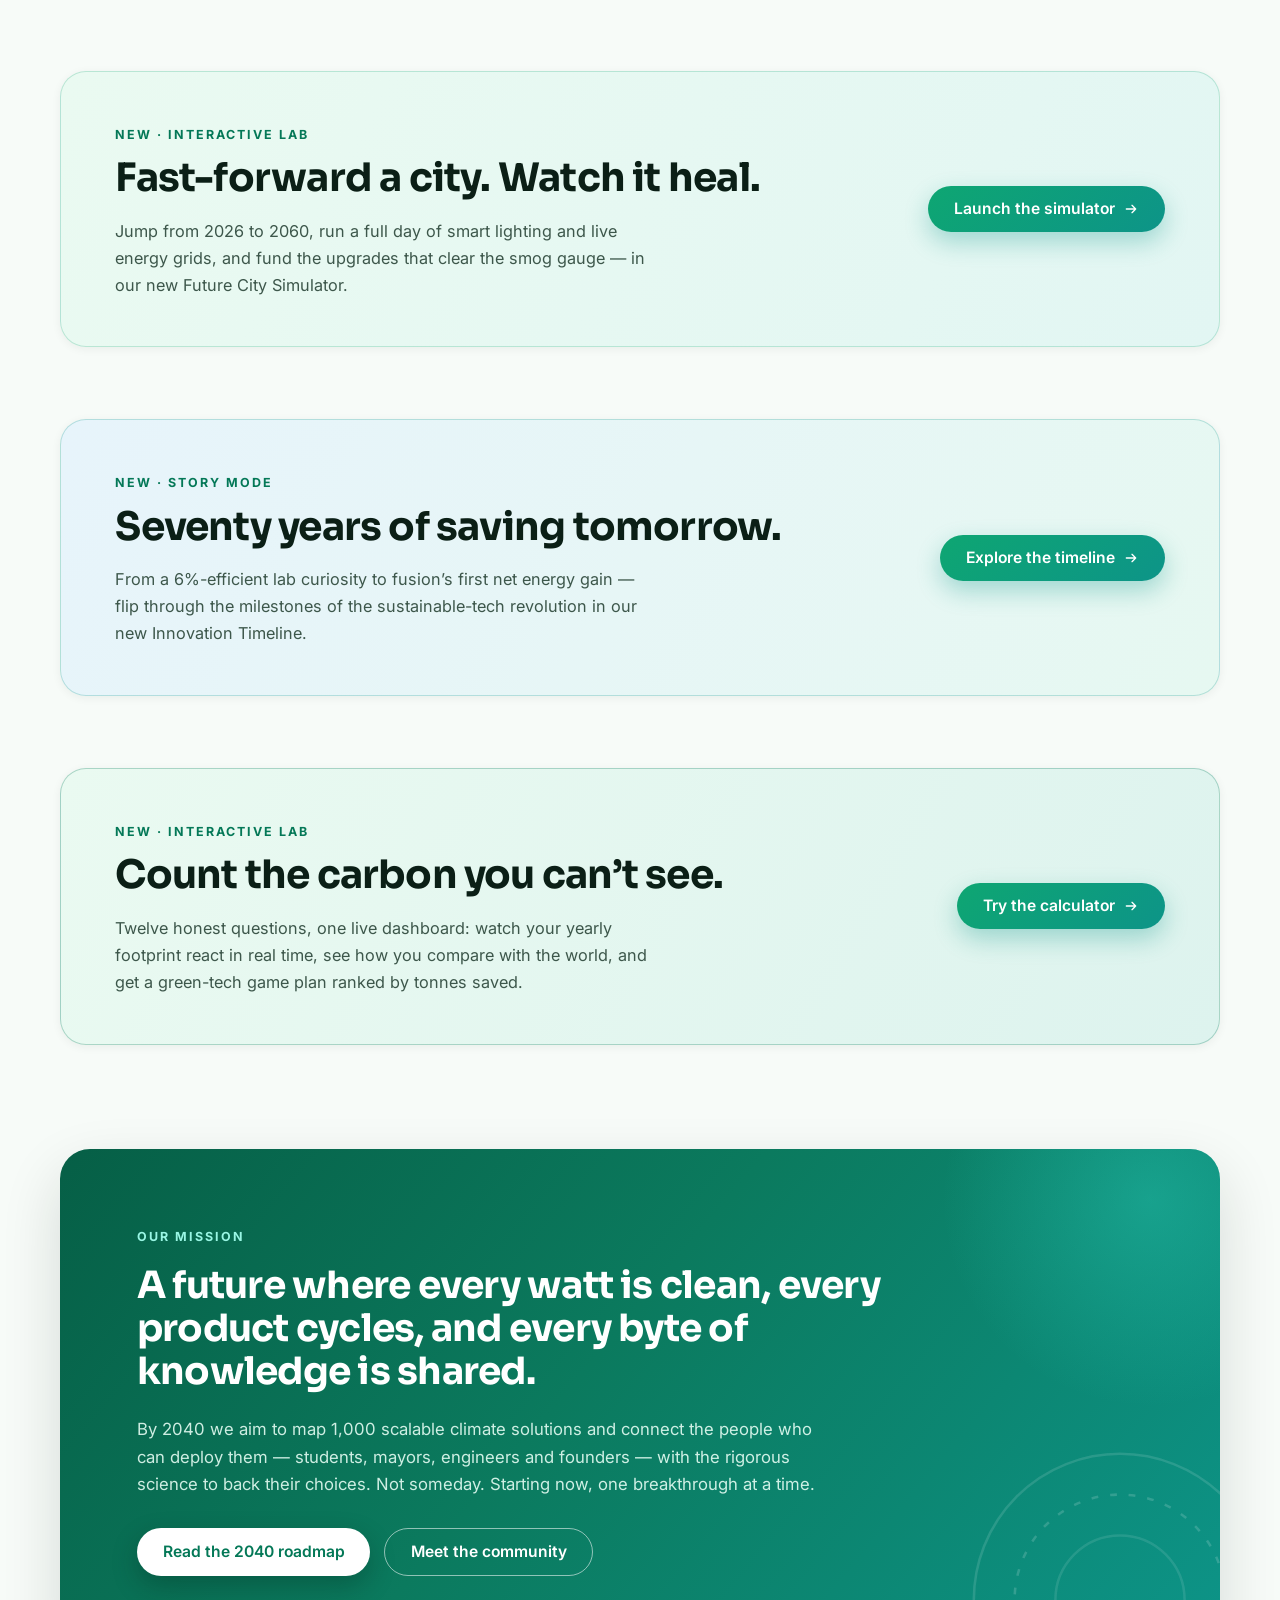
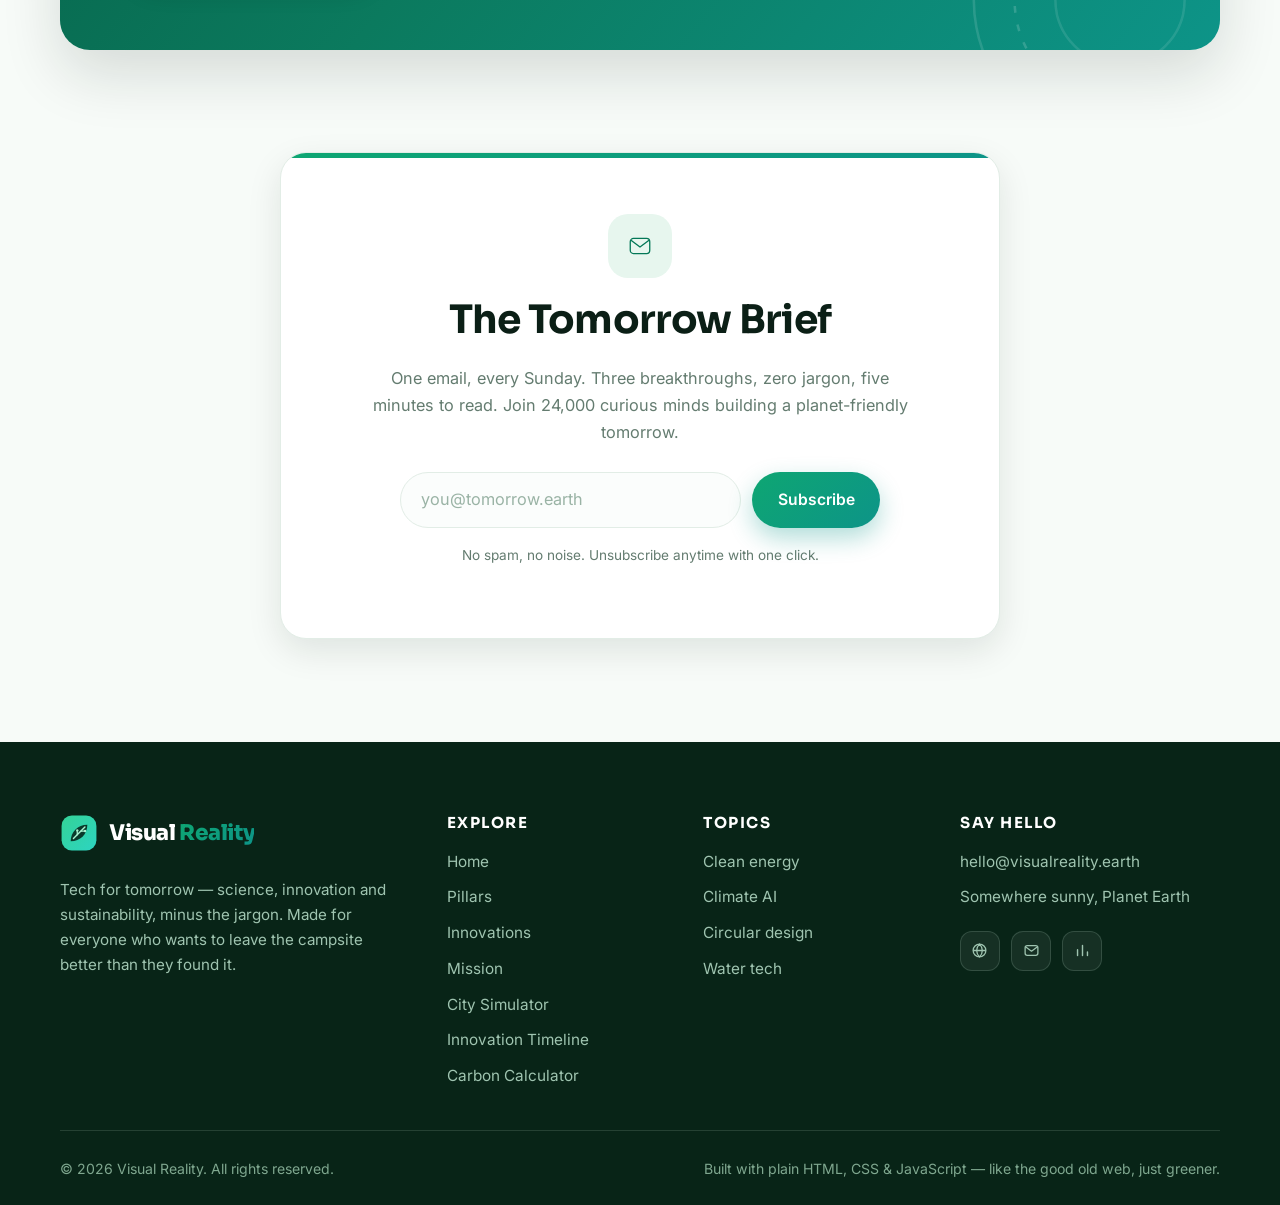
==== commit 0ae54450: "85399834-9a0a-43e0-b0f7-8410db80224e" ====
--- a/download/visual-reality-site/index.html
+++ b/download/visual-reality-site/index.html
@@ -51,6 +51,7 @@
           <li><a href="#innovations" class="nav-link">Innovations</a></li>
           <li><a href="city.html" class="nav-link">City Simulator</a></li>
           <li><a href="timeline.html" class="nav-link">Timeline</a></li>
+          <li><a href="carbon.html" class="nav-link">Carbon</a></li>
         </ul>
         <a href="#subscribe" class="btn btn-primary btn-sm nav-cta">Join the movement</a>
       </div>
@@ -447,6 +448,27 @@
           </div>
           <a class="btn btn-primary sim-banner-btn" href="timeline.html">
             Explore the timeline
+            <svg width="16" height="16" viewBox="0 0 24 24" fill="none" aria-hidden="true"><path d="M5 12h14m0 0-5.5-5.5M19 12l-5.5 5.5" stroke="currentColor" stroke-width="2" stroke-linecap="round" stroke-linejoin="round"/></svg>
+          </a>
+        </div>
+      </div>
+    </section>
+
+    <!-- ======= CARBON BANNER ======= -->
+    <section class="sim-banner cf-banner">
+      <div class="container">
+        <div class="sim-banner-inner cf-banner-inner reveal">
+          <div class="sim-banner-copy">
+            <p class="eyebrow">New &middot; Interactive lab</p>
+            <h2>Count the carbon you can&rsquo;t see.</h2>
+            <p>
+              Twelve honest questions, one live dashboard: watch your yearly footprint
+              react in real time, see how you compare with the world, and get a
+              green-tech game plan ranked by tonnes saved.
+            </p>
+          </div>
+          <a class="btn btn-primary sim-banner-btn" href="carbon.html">
+            Try the calculator
             <svg width="16" height="16" viewBox="0 0 24 24" fill="none" aria-hidden="true"><path d="M5 12h14m0 0-5.5-5.5M19 12l-5.5 5.5" stroke="currentColor" stroke-width="2" stroke-linecap="round" stroke-linejoin="round"/></svg>
           </a>
         </div>
@@ -547,6 +569,7 @@
             <li><a href="#mission">Mission</a></li>
             <li><a href="city.html">City Simulator</a></li>
             <li><a href="timeline.html">Innovation Timeline</a></li>
+            <li><a href="carbon.html">Carbon Calculator</a></li>
           </ul>
         </nav>
 
--- a/download/visual-reality-site/styles.css
+++ b/download/visual-reality-site/styles.css
@@ -1015,6 +1015,33 @@
   margin: 0;
 }
 
+/* ---------- Compact footer (City / Timeline pages) ---------- */
+.city-footer-inner {
+  display: flex;
+  flex-wrap: wrap;
+  align-items: center;
+  justify-content: space-between;
+  gap: 1.4rem;
+  padding-bottom: 2.2rem;
+  border-bottom: 1px solid rgba(183, 214, 197, 0.16);
+}
+
+.city-footer-links {
+  display: flex;
+  flex-wrap: wrap;
+  gap: 1.4rem;
+}
+
+.city-footer-links a {
+  color: #9fc4b0;
+  font-weight: 600;
+  font-size: 0.95rem;
+}
+
+.city-footer-links a:hover {
+  color: #5eead4;
+}
+
 /* ---------- Back to top ---------- */
 .to-top {
   position: fixed;
@@ -1284,6 +1311,27 @@
   border-color: rgba(13, 148, 136, 0.24);
 }
 
+/* Carbon calculator promo banner variant (deep green-tinted) */
+.cf-banner-inner {
+  background: linear-gradient(120deg, #eafaf1 0%, #ddf3ee 100%);
+  border-color: rgba(4, 120, 87, 0.28);
+}
+
+/* Nav breathing room now that it carries six links */
+@media (max-width: 1160px) and (min-width: 881px) {
+  .nav-menu {
+    gap: 1.3rem;
+  }
+
+  .nav-links {
+    gap: 1.05rem;
+  }
+
+  .nav-link {
+    font-size: 0.92rem;
+  }
+}
+
 @media (max-width: 720px) {
   .sim-banner-inner {
     flex-direction: column;
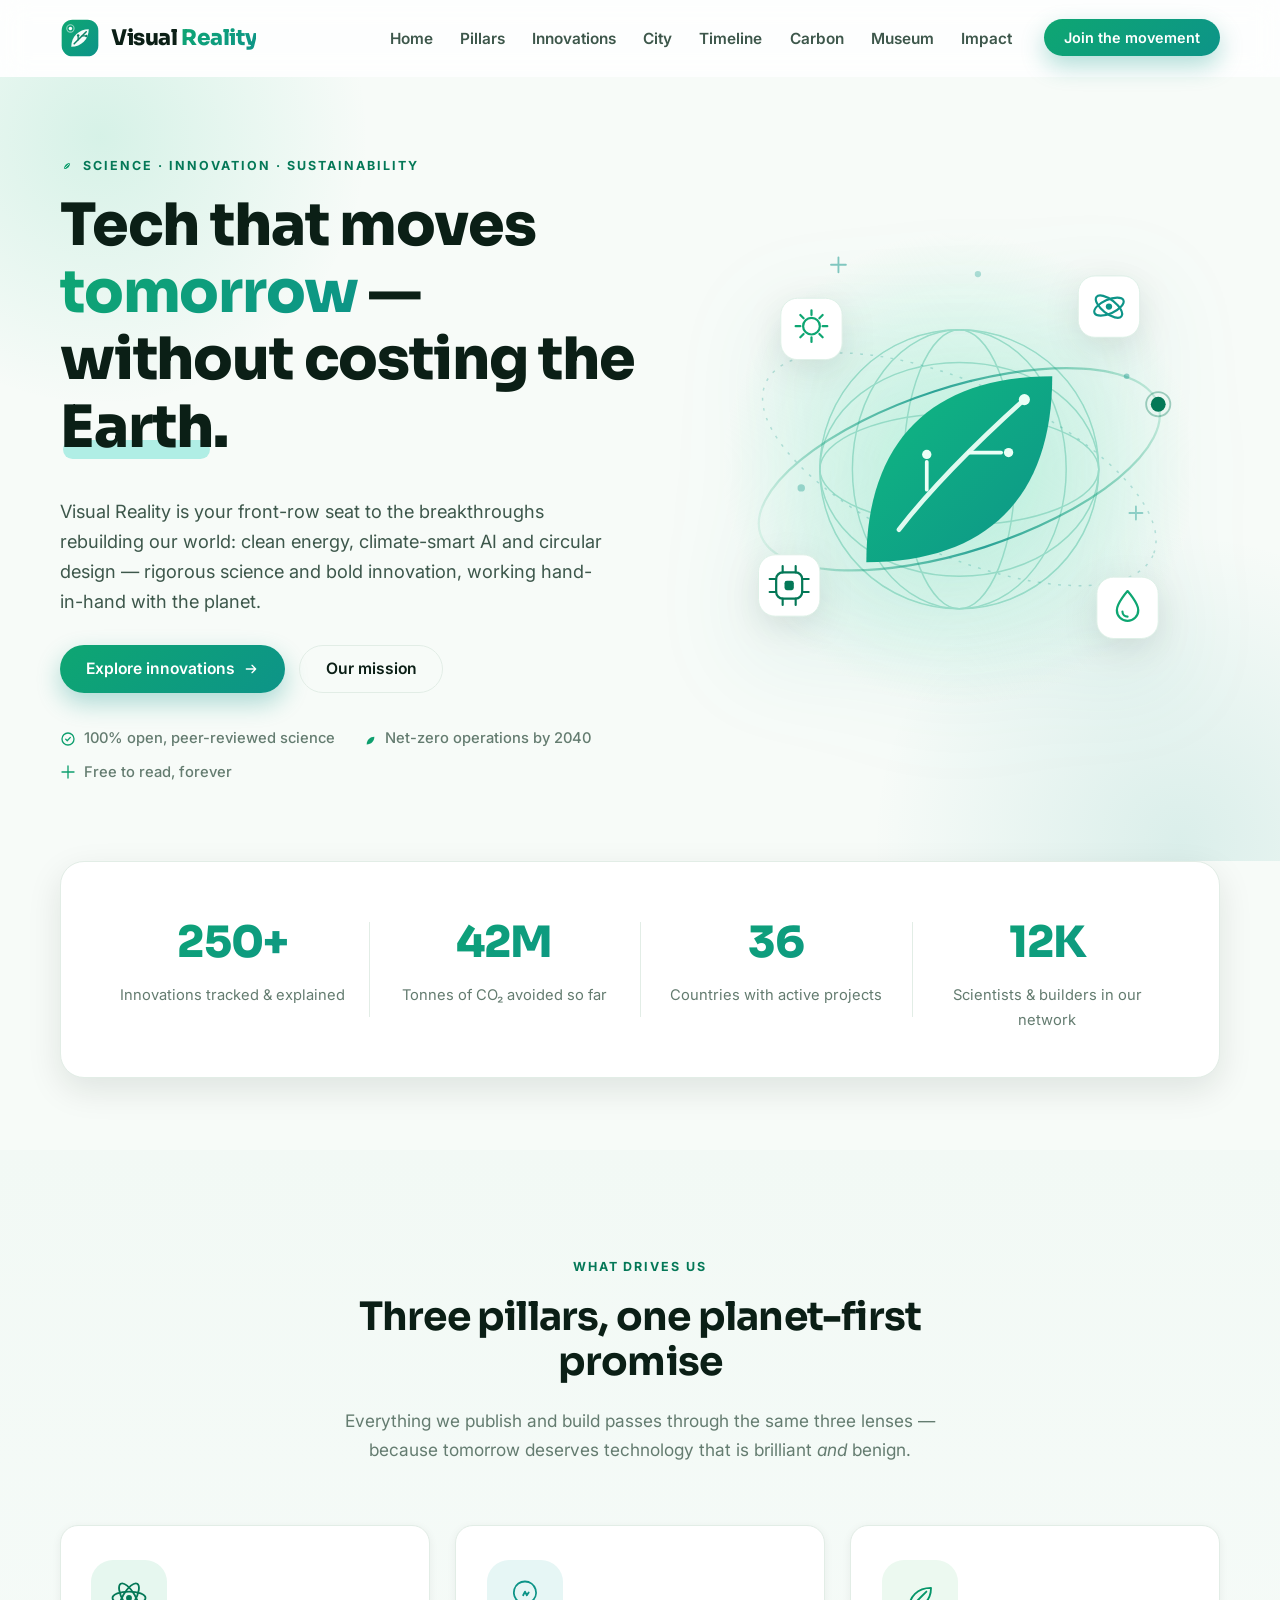
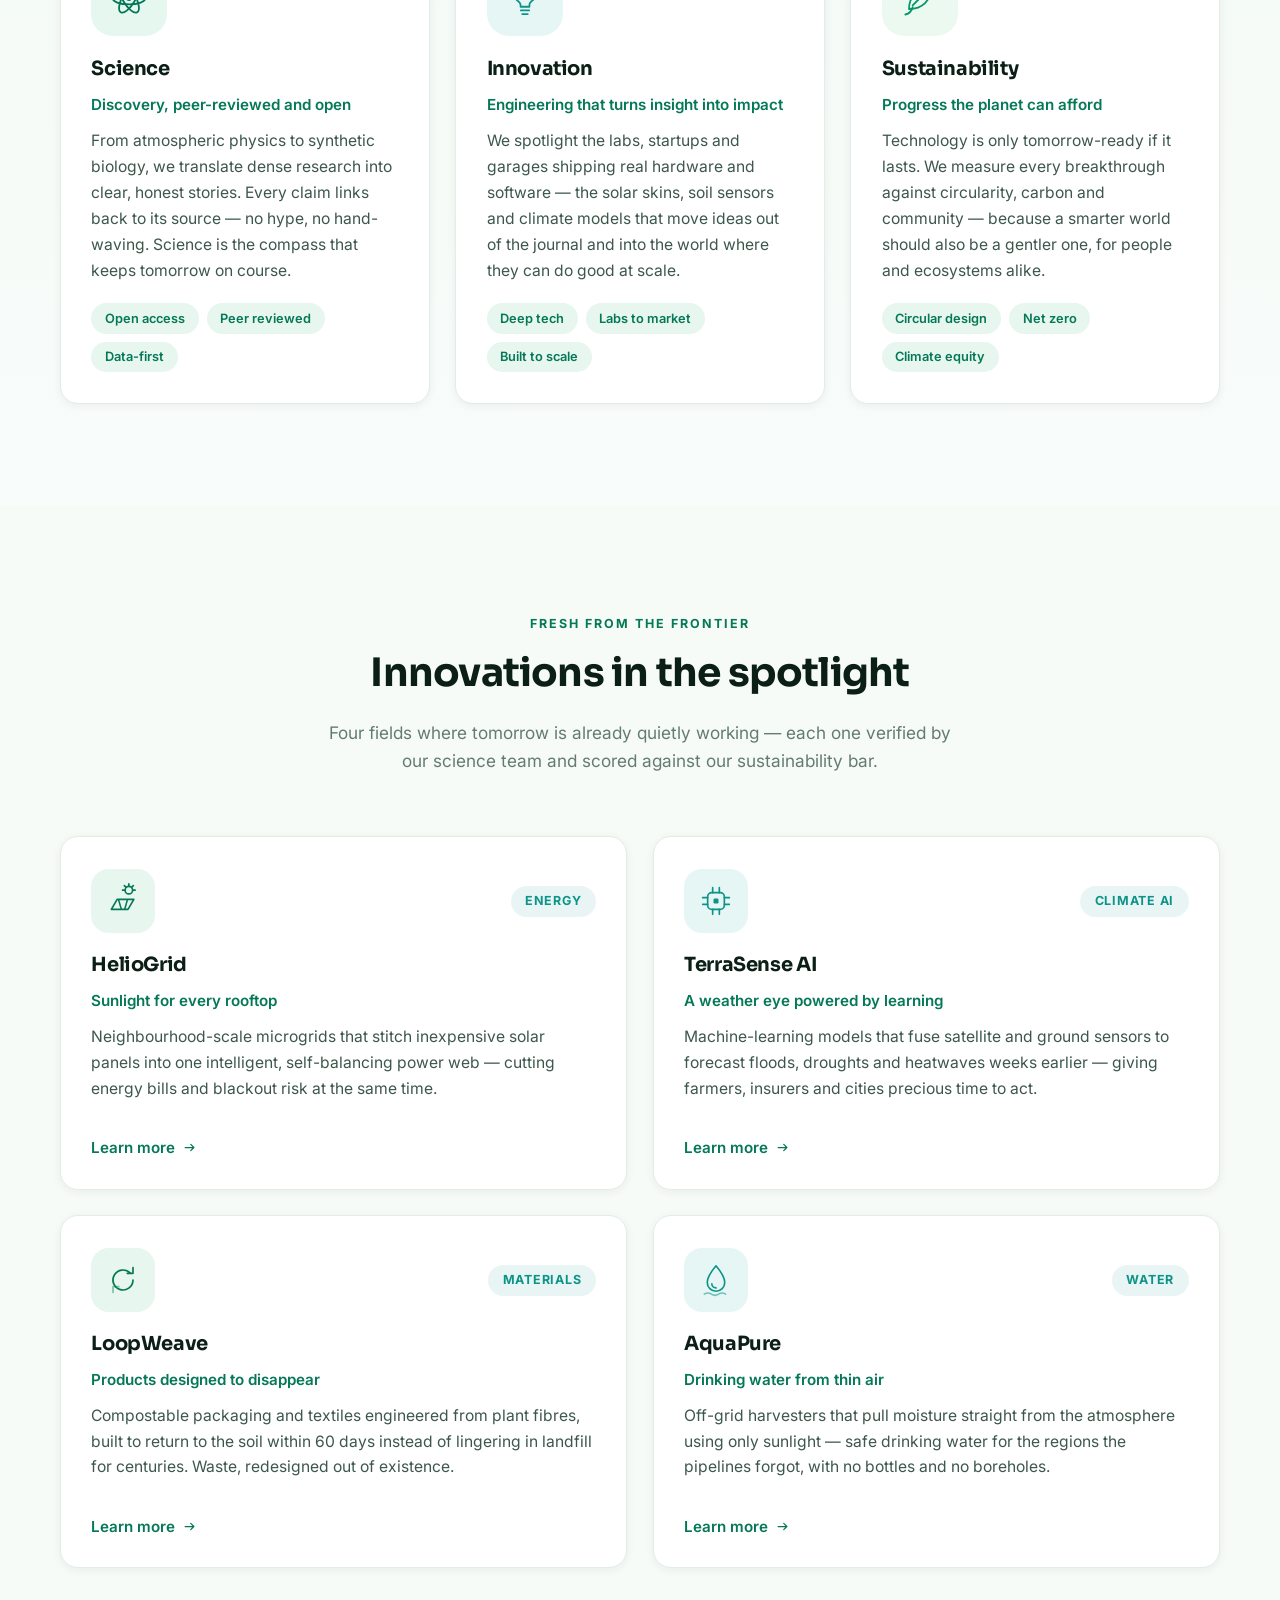
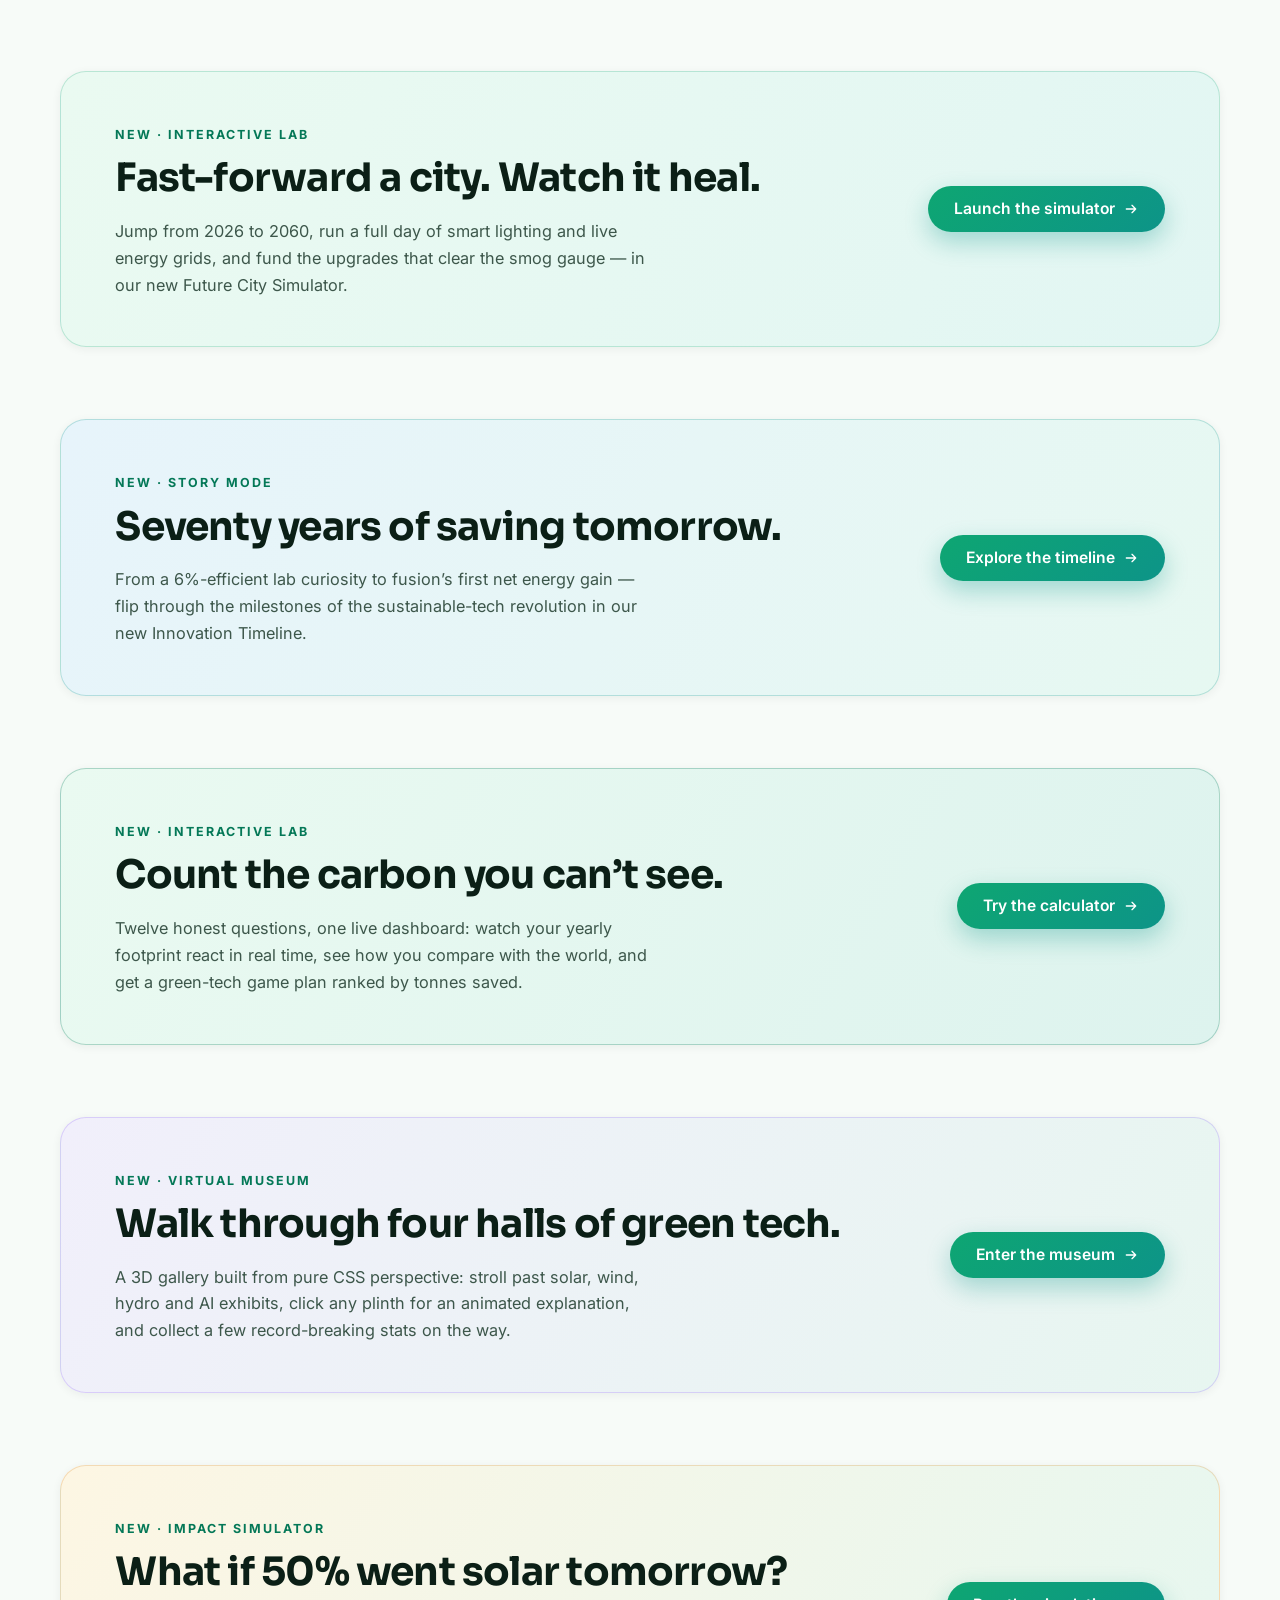
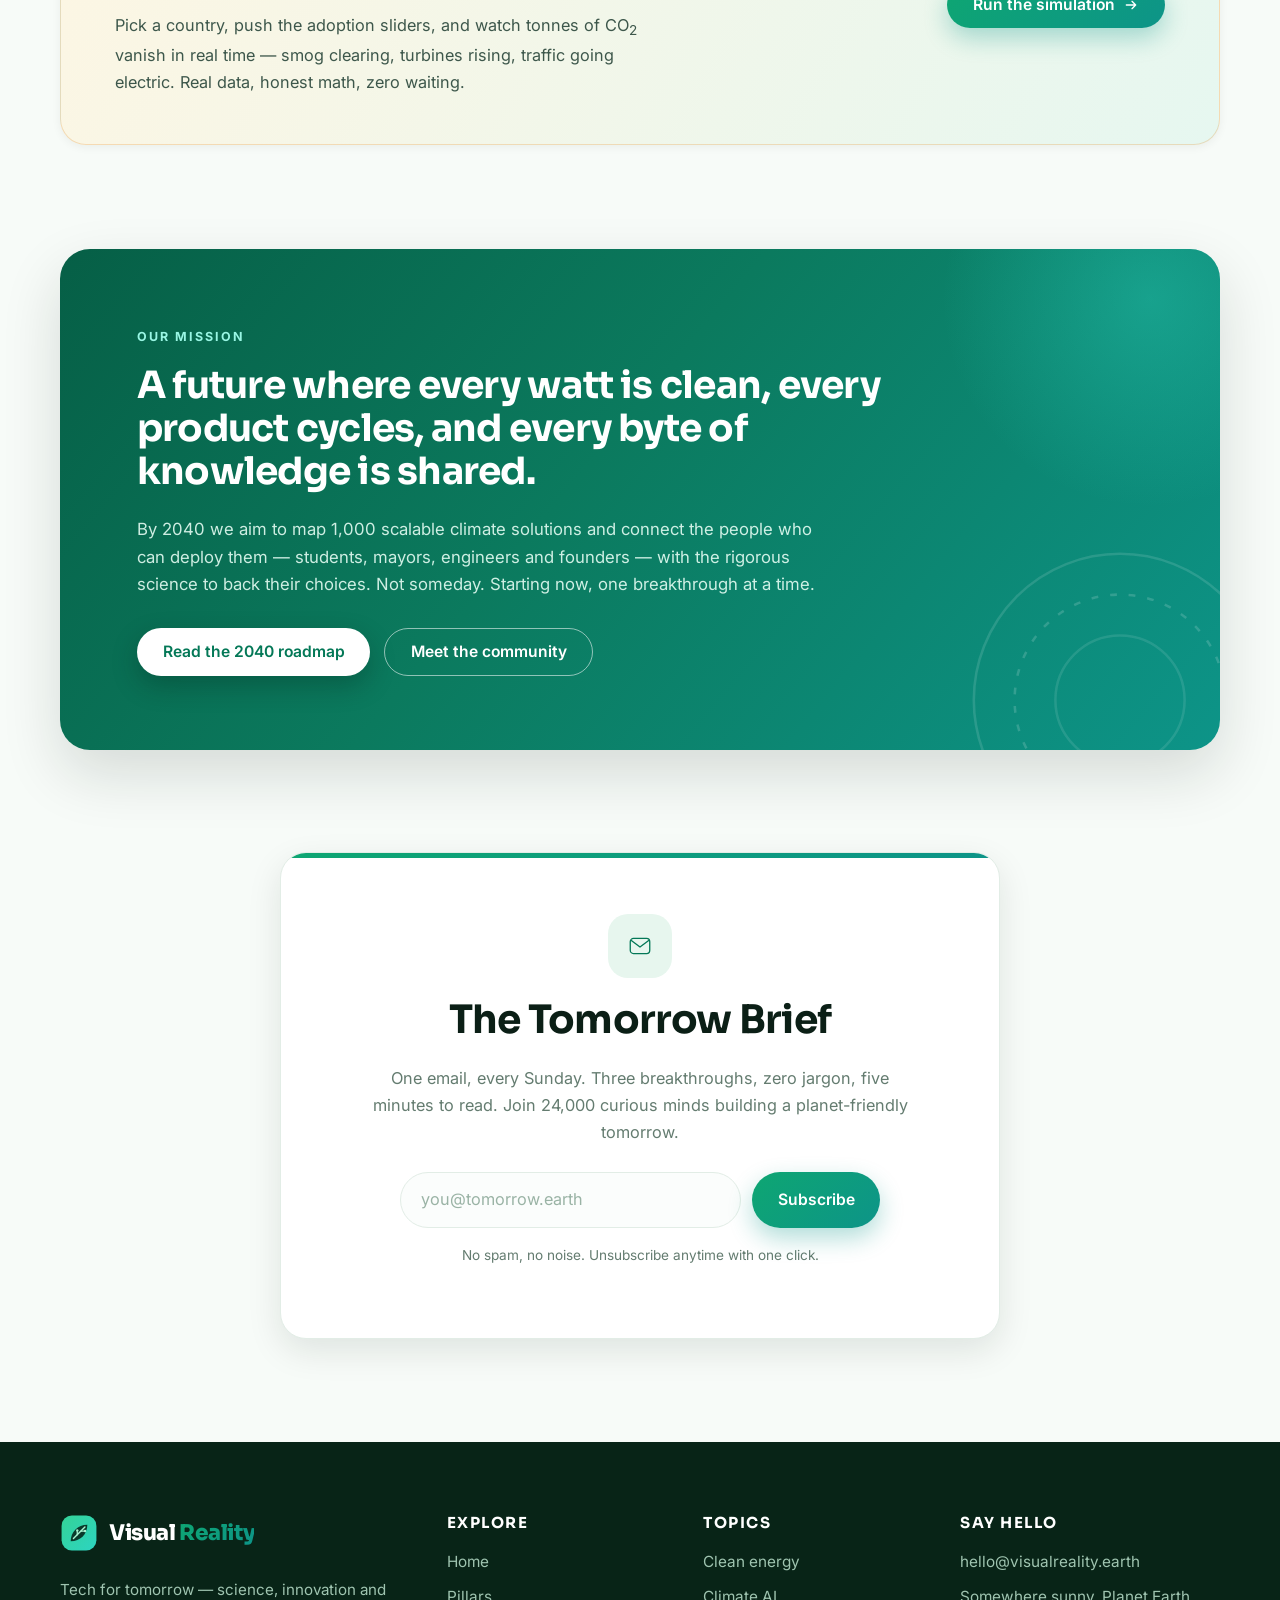
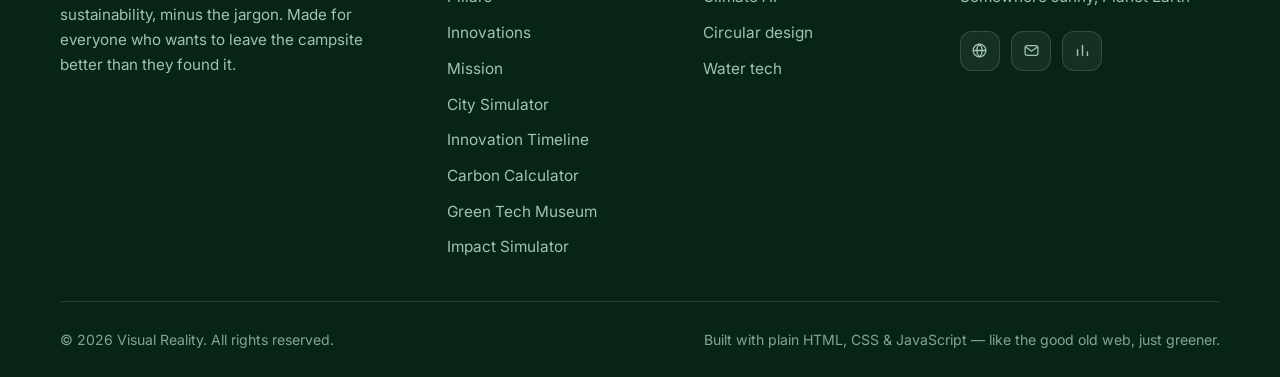
==== commit b36159cb: "5eabf4fe-e5a4-4710-993c-4121a27db543" ====
--- a/download/visual-reality-site/index.html
+++ b/download/visual-reality-site/index.html
@@ -49,9 +49,11 @@
           <li><a href="#home" class="nav-link">Home</a></li>
           <li><a href="#pillars" class="nav-link">Pillars</a></li>
           <li><a href="#innovations" class="nav-link">Innovations</a></li>
-          <li><a href="city.html" class="nav-link">City Simulator</a></li>
+          <li><a href="city.html" class="nav-link">City</a></li>
           <li><a href="timeline.html" class="nav-link">Timeline</a></li>
           <li><a href="carbon.html" class="nav-link">Carbon</a></li>
+          <li><a href="museum.html" class="nav-link">Museum</a></li>
+          <li><a href="impact.html" class="nav-link">Impact</a></li>
         </ul>
         <a href="#subscribe" class="btn btn-primary btn-sm nav-cta">Join the movement</a>
       </div>
@@ -469,6 +471,48 @@
           </div>
           <a class="btn btn-primary sim-banner-btn" href="carbon.html">
             Try the calculator
+            <svg width="16" height="16" viewBox="0 0 24 24" fill="none" aria-hidden="true"><path d="M5 12h14m0 0-5.5-5.5M19 12l-5.5 5.5" stroke="currentColor" stroke-width="2" stroke-linecap="round" stroke-linejoin="round"/></svg>
+          </a>
+        </div>
+      </div>
+    </section>
+
+    <!-- ======= MUSEUM BANNER ======= -->
+    <section class="sim-banner ms-banner">
+      <div class="container">
+        <div class="sim-banner-inner ms-banner-inner reveal">
+          <div class="sim-banner-copy">
+            <p class="eyebrow">New &middot; Virtual museum</p>
+            <h2>Walk through four halls of green tech.</h2>
+            <p>
+              A 3D gallery built from pure CSS perspective: stroll past solar, wind,
+              hydro and AI exhibits, click any plinth for an animated explanation,
+              and collect a few record-breaking stats on the way.
+            </p>
+          </div>
+          <a class="btn btn-primary sim-banner-btn" href="museum.html">
+            Enter the museum
+            <svg width="16" height="16" viewBox="0 0 24 24" fill="none" aria-hidden="true"><path d="M5 12h14m0 0-5.5-5.5M19 12l-5.5 5.5" stroke="currentColor" stroke-width="2" stroke-linecap="round" stroke-linejoin="round"/></svg>
+          </a>
+        </div>
+      </div>
+    </section>
+
+    <!-- ======= IMPACT BANNER ======= -->
+    <section class="sim-banner im-banner">
+      <div class="container">
+        <div class="sim-banner-inner im-banner-inner reveal">
+          <div class="sim-banner-copy">
+            <p class="eyebrow">New &middot; Impact simulator</p>
+            <h2>What if 50% went solar tomorrow?</h2>
+            <p>
+              Pick a country, push the adoption sliders, and watch tonnes of CO<sub>2</sub>
+              vanish in real time &mdash; smog clearing, turbines rising, traffic going
+              electric. Real data, honest math, zero waiting.
+            </p>
+          </div>
+          <a class="btn btn-primary sim-banner-btn" href="impact.html">
+            Run the simulation
             <svg width="16" height="16" viewBox="0 0 24 24" fill="none" aria-hidden="true"><path d="M5 12h14m0 0-5.5-5.5M19 12l-5.5 5.5" stroke="currentColor" stroke-width="2" stroke-linecap="round" stroke-linejoin="round"/></svg>
           </a>
         </div>
@@ -570,6 +614,8 @@
             <li><a href="city.html">City Simulator</a></li>
             <li><a href="timeline.html">Innovation Timeline</a></li>
             <li><a href="carbon.html">Carbon Calculator</a></li>
+            <li><a href="museum.html">Green Tech Museum</a></li>
+            <li><a href="impact.html">Impact Simulator</a></li>
           </ul>
         </nav>
 
--- a/download/visual-reality-site/styles.css
+++ b/download/visual-reality-site/styles.css
@@ -1317,18 +1317,34 @@
   border-color: rgba(4, 120, 87, 0.28);
 }
 
-/* Nav breathing room now that it carries six links */
+/* Museum promo banner variant (violet-tinted) */
+.ms-banner-inner {
+  background: linear-gradient(120deg, #f1effb 0%, #e7f6f0 100%);
+  border-color: rgba(139, 92, 246, 0.24);
+}
+
+/* Impact simulator promo banner variant (gold-green tinted) */
+.im-banner-inner {
+  background: linear-gradient(120deg, #fdf6e3 0%, #e6f7f0 100%);
+  border-color: rgba(217, 119, 6, 0.22);
+}
+
+/* Nav breathing room now that it carries up to eight links */
 @media (max-width: 1160px) and (min-width: 881px) {
   .nav-menu {
-    gap: 1.3rem;
+    gap: 1.1rem;
   }
 
   .nav-links {
-    gap: 1.05rem;
+    gap: 0.85rem;
   }
 
   .nav-link {
-    font-size: 0.92rem;
+    font-size: 0.88rem;
+  }
+
+  .nav-cta {
+    padding-inline: 0.95rem;
   }
 }
 
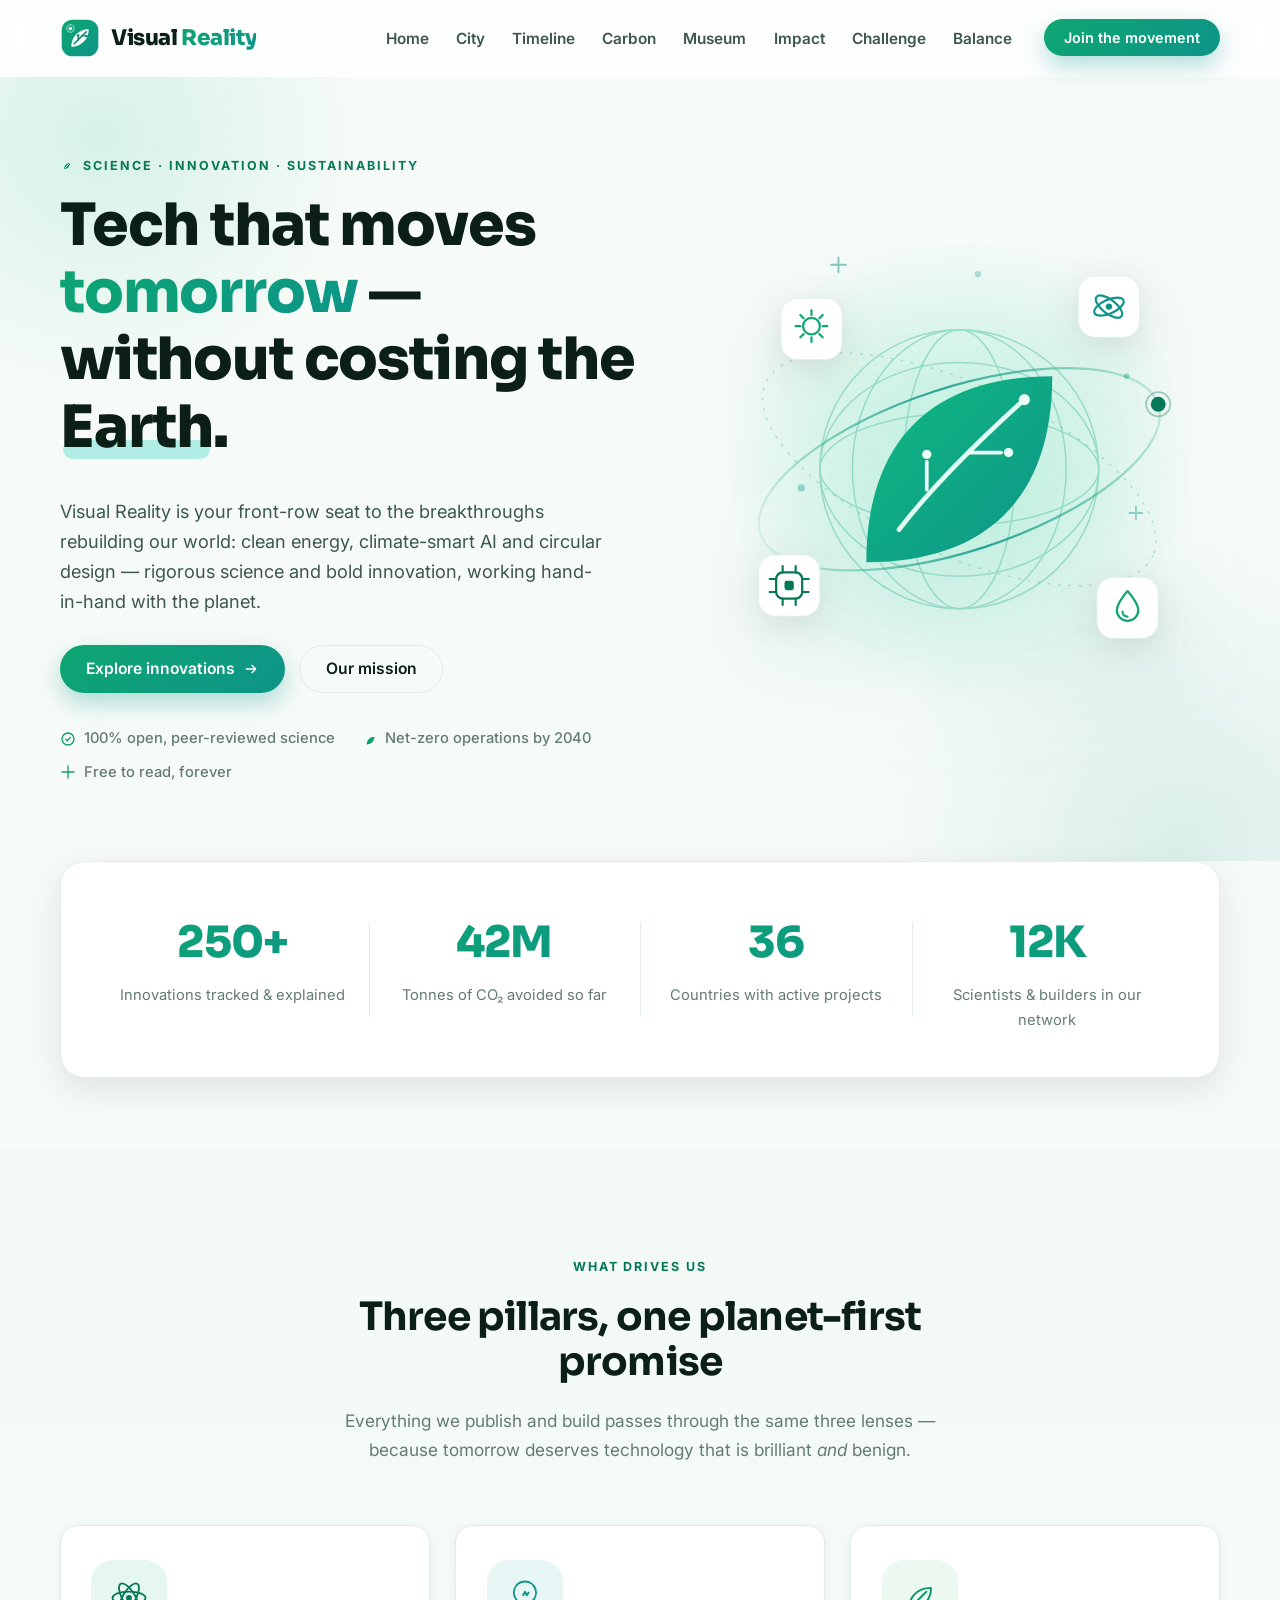
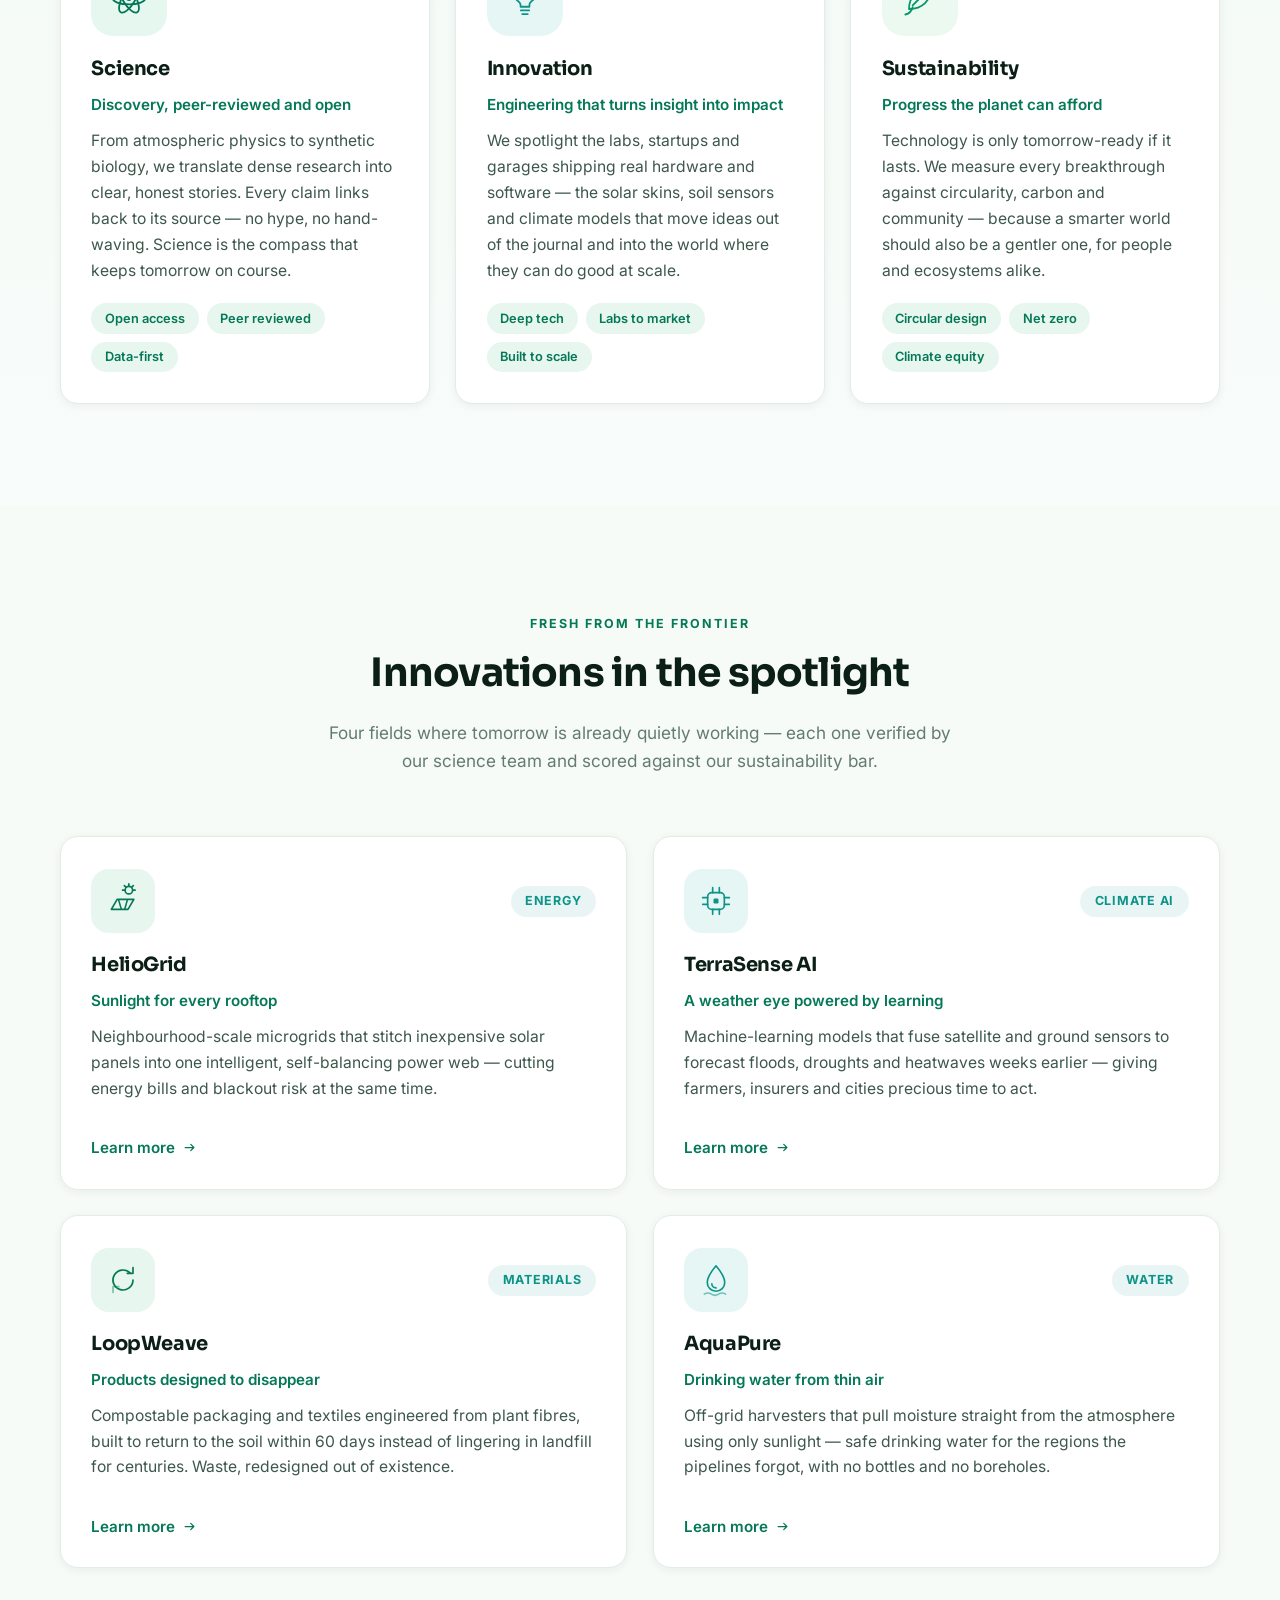
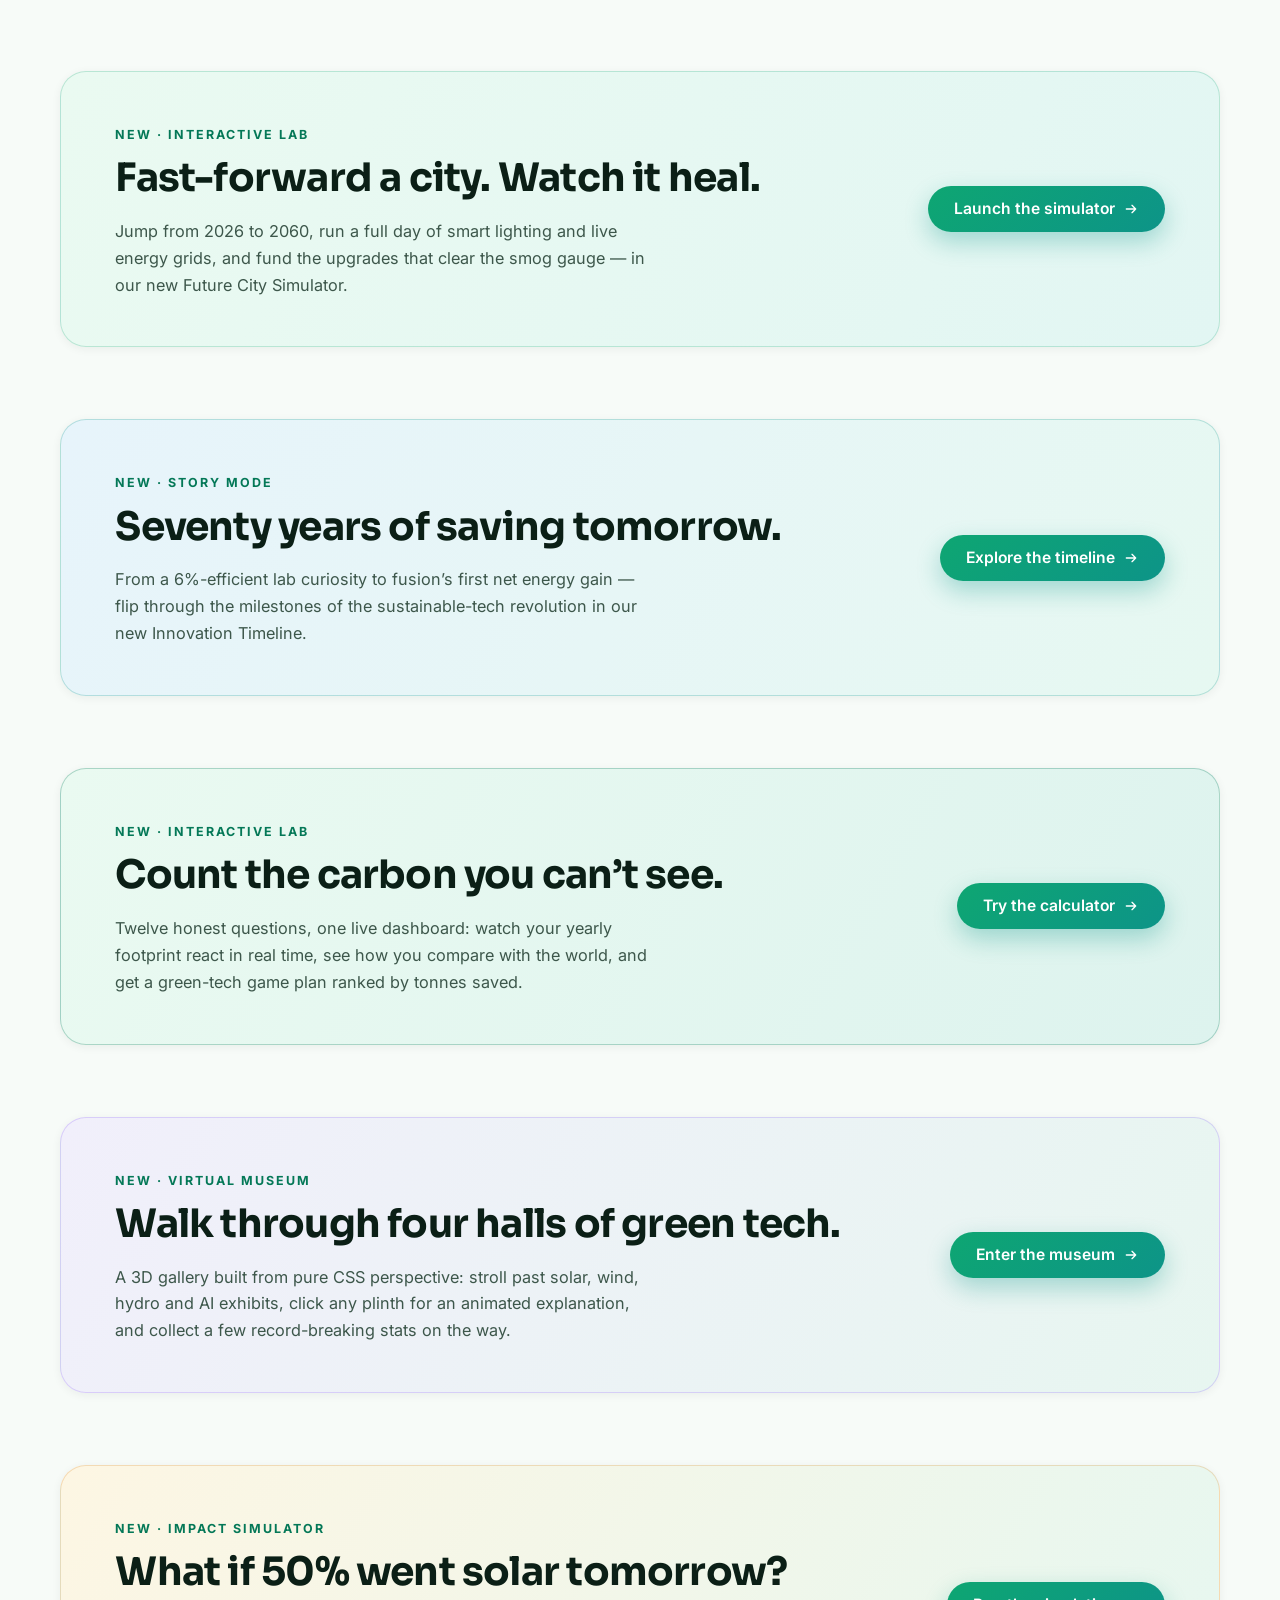
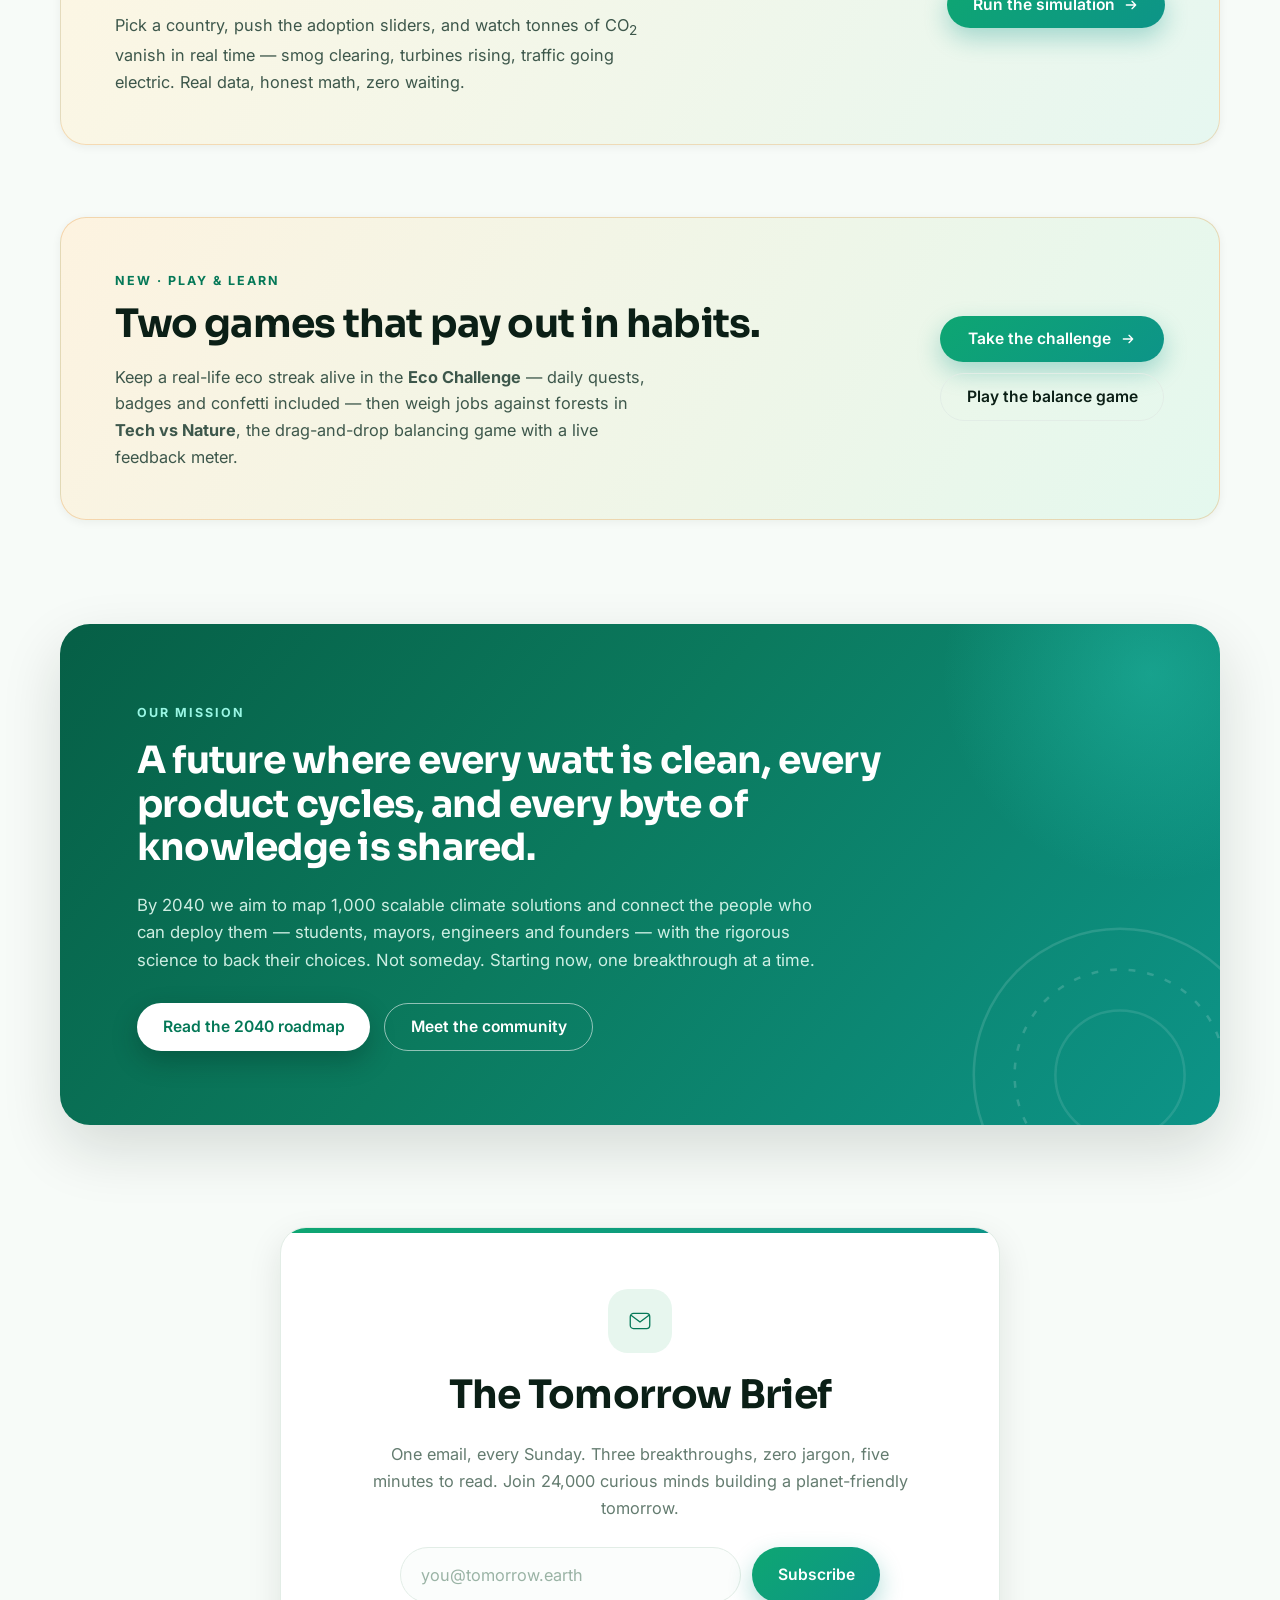
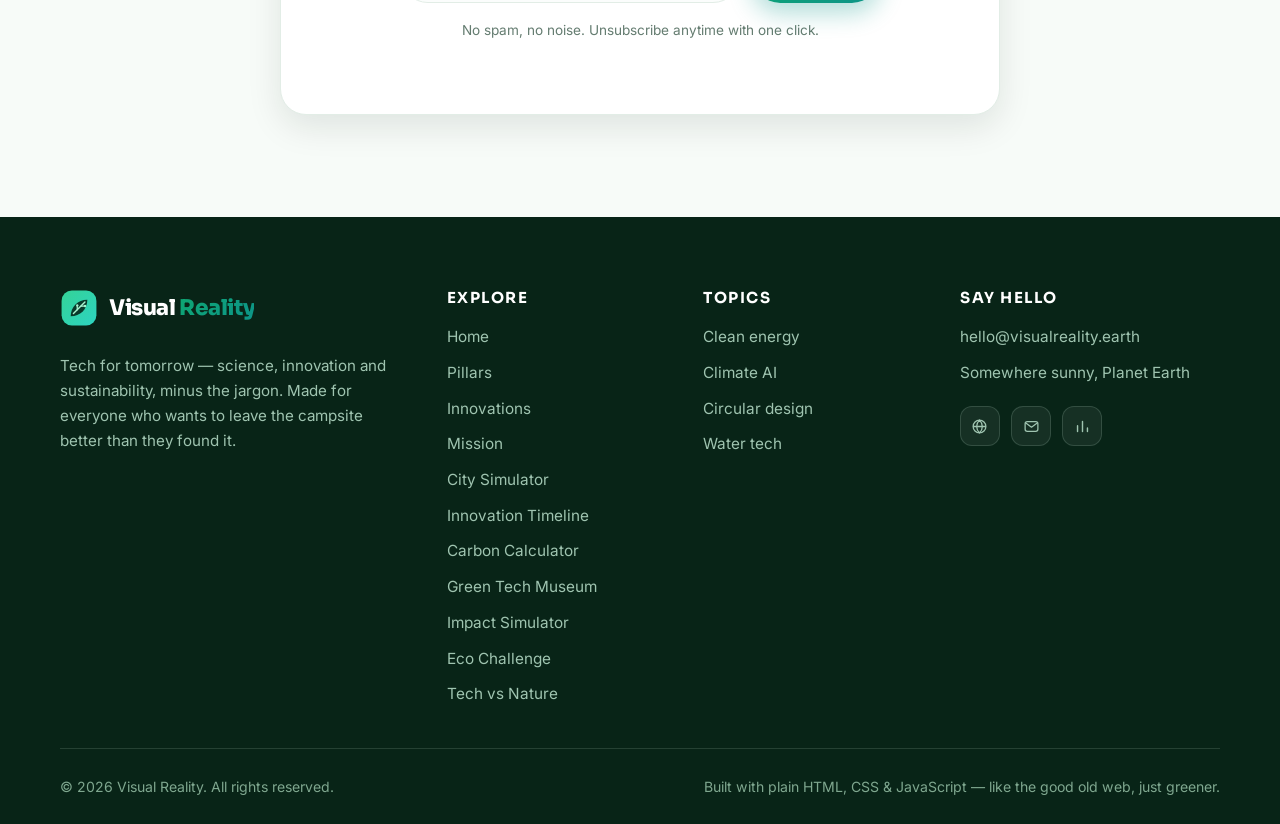
==== commit e06c7621: "1f4eade3-df52-4f3d-aee9-1783bd7be486" ====
--- a/download/visual-reality-site/index.html
+++ b/download/visual-reality-site/index.html
@@ -47,13 +47,13 @@
       <div class="nav-menu" id="nav-menu">
         <ul class="nav-links">
           <li><a href="#home" class="nav-link">Home</a></li>
-          <li><a href="#pillars" class="nav-link">Pillars</a></li>
-          <li><a href="#innovations" class="nav-link">Innovations</a></li>
           <li><a href="city.html" class="nav-link">City</a></li>
           <li><a href="timeline.html" class="nav-link">Timeline</a></li>
           <li><a href="carbon.html" class="nav-link">Carbon</a></li>
           <li><a href="museum.html" class="nav-link">Museum</a></li>
           <li><a href="impact.html" class="nav-link">Impact</a></li>
+          <li><a href="challenge.html" class="nav-link">Challenge</a></li>
+          <li><a href="balance.html" class="nav-link">Balance</a></li>
         </ul>
         <a href="#subscribe" class="btn btn-primary btn-sm nav-cta">Join the movement</a>
       </div>
@@ -515,6 +515,31 @@
             Run the simulation
             <svg width="16" height="16" viewBox="0 0 24 24" fill="none" aria-hidden="true"><path d="M5 12h14m0 0-5.5-5.5M19 12l-5.5 5.5" stroke="currentColor" stroke-width="2" stroke-linecap="round" stroke-linejoin="round"/></svg>
           </a>
+        </div>
+      </div>
+    </section>
+
+    <!-- ======= GAMES BANNER ======= -->
+    <section class="sim-banner play-banner">
+      <div class="container">
+        <div class="sim-banner-inner play-banner-inner reveal">
+          <div class="sim-banner-copy">
+            <p class="eyebrow">New &middot; Play &amp; learn</p>
+            <h2>Two games that pay out in habits.</h2>
+            <p>
+              Keep a real-life eco streak alive in the <b>Eco Challenge</b> &mdash; daily
+              quests, badges and confetti included &mdash; then weigh jobs against forests
+              in <b>Tech vs Nature</b>, the drag-and-drop balancing game with a live
+              feedback meter.
+            </p>
+          </div>
+          <div class="play-banner-actions">
+            <a class="btn btn-primary" href="challenge.html">
+              Take the challenge
+              <svg width="16" height="16" viewBox="0 0 24 24" fill="none" aria-hidden="true"><path d="M5 12h14m0 0-5.5-5.5M19 12l-5.5 5.5" stroke="currentColor" stroke-width="2" stroke-linecap="round" stroke-linejoin="round"/></svg>
+            </a>
+            <a class="btn btn-ghost" href="balance.html">Play the balance game</a>
+          </div>
         </div>
       </div>
     </section>
@@ -616,6 +641,8 @@
             <li><a href="carbon.html">Carbon Calculator</a></li>
             <li><a href="museum.html">Green Tech Museum</a></li>
             <li><a href="impact.html">Impact Simulator</a></li>
+            <li><a href="challenge.html">Eco Challenge</a></li>
+            <li><a href="balance.html">Tech vs Nature</a></li>
           </ul>
         </nav>
 
--- a/download/visual-reality-site/styles.css
+++ b/download/visual-reality-site/styles.css
@@ -1329,7 +1329,27 @@
   border-color: rgba(217, 119, 6, 0.22);
 }
 
-/* Nav breathing room now that it carries up to eight links */
+/* Games promo banner variant (amber-to-green tinted, dual CTA) */
+.play-banner-inner {
+  background: linear-gradient(120deg, #fdf3e0 0%, #e4f8ee 100%);
+  border-color: rgba(217, 119, 6, 0.24);
+}
+
+.play-banner-actions {
+  display: flex;
+  flex-direction: column;
+  gap: 0.7rem;
+  flex: none;
+}
+
+@media (max-width: 720px) {
+  .play-banner-actions {
+    flex-direction: row;
+    flex-wrap: wrap;
+  }
+}
+
+/* Nav breathing room now that every page carries eight links */
 @media (max-width: 1160px) and (min-width: 881px) {
   .nav-menu {
     gap: 1.1rem;
@@ -1345,6 +1365,13 @@
 
   .nav-cta {
     padding-inline: 0.95rem;
+  }
+}
+
+/* Guarantee the eight links fit on narrow desktops */
+@media (max-width: 985px) and (min-width: 881px) {
+  .nav-cta {
+    display: none;
   }
 }
 
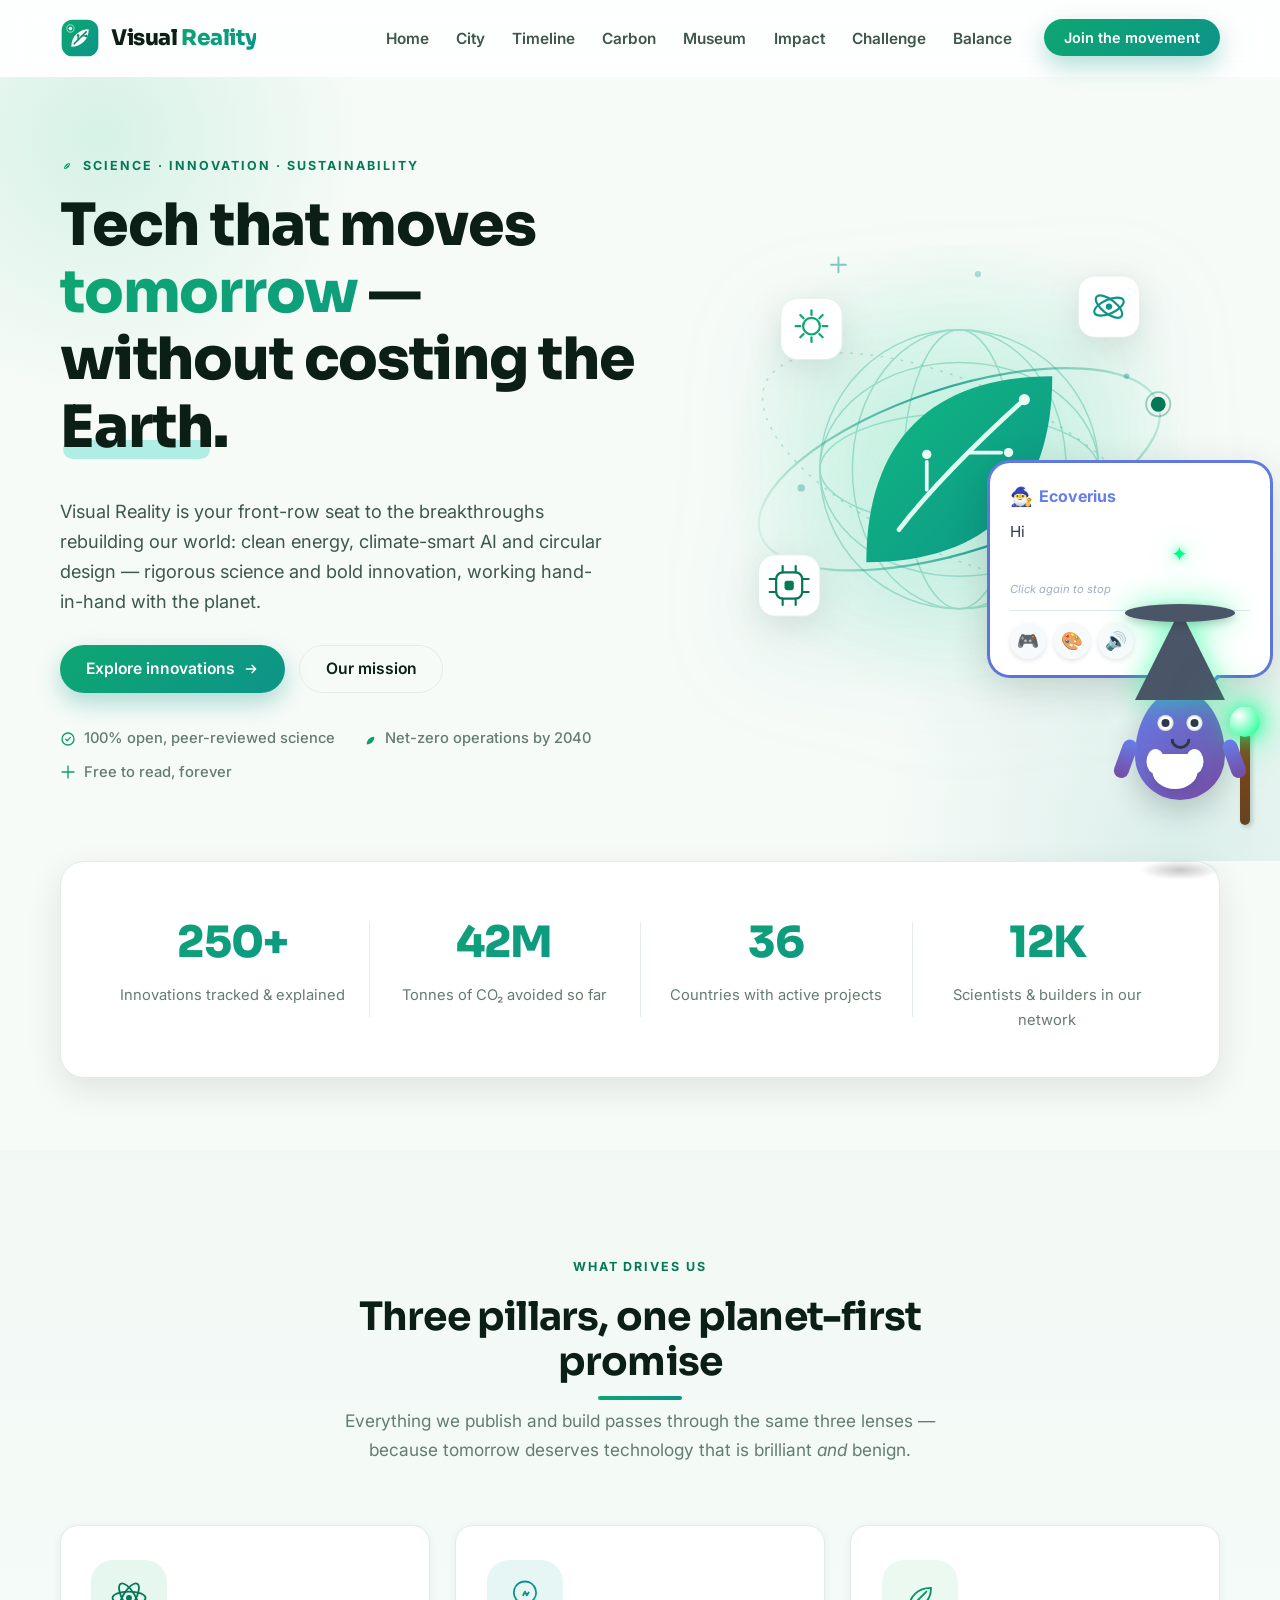
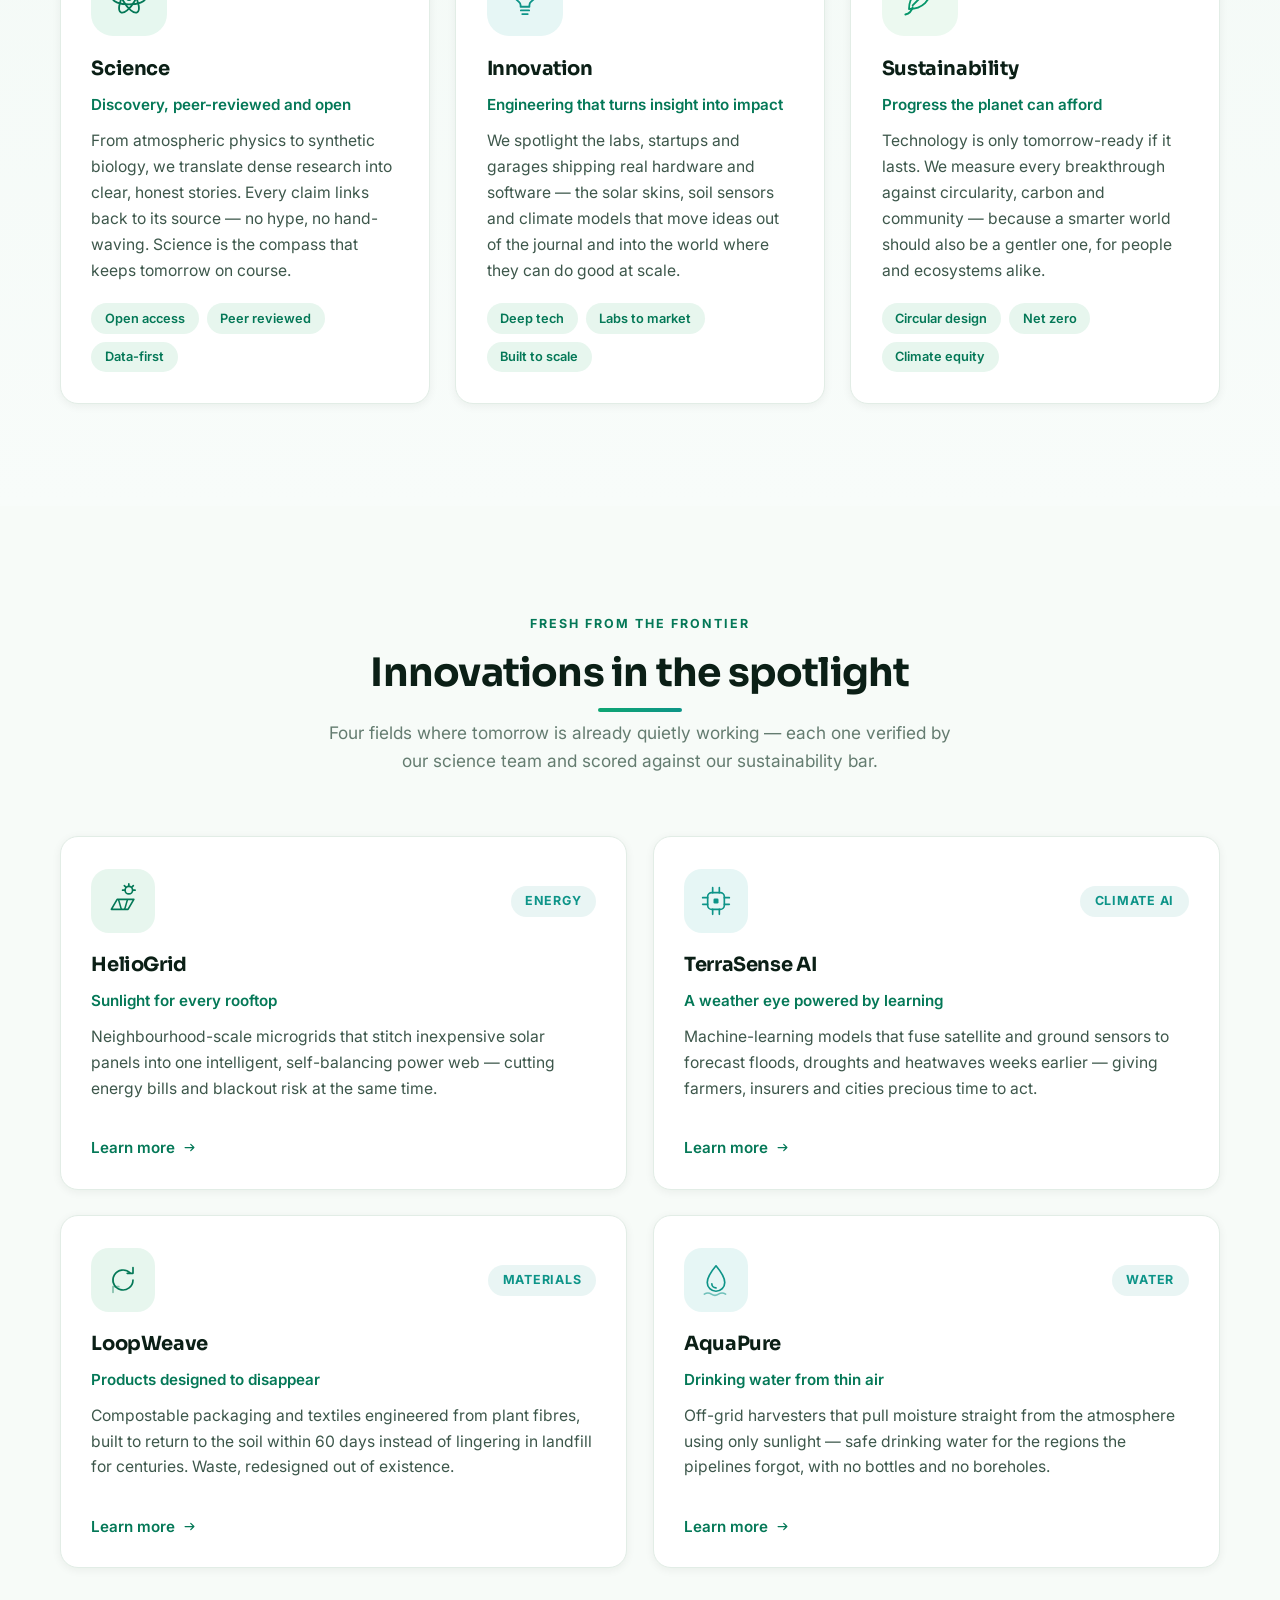
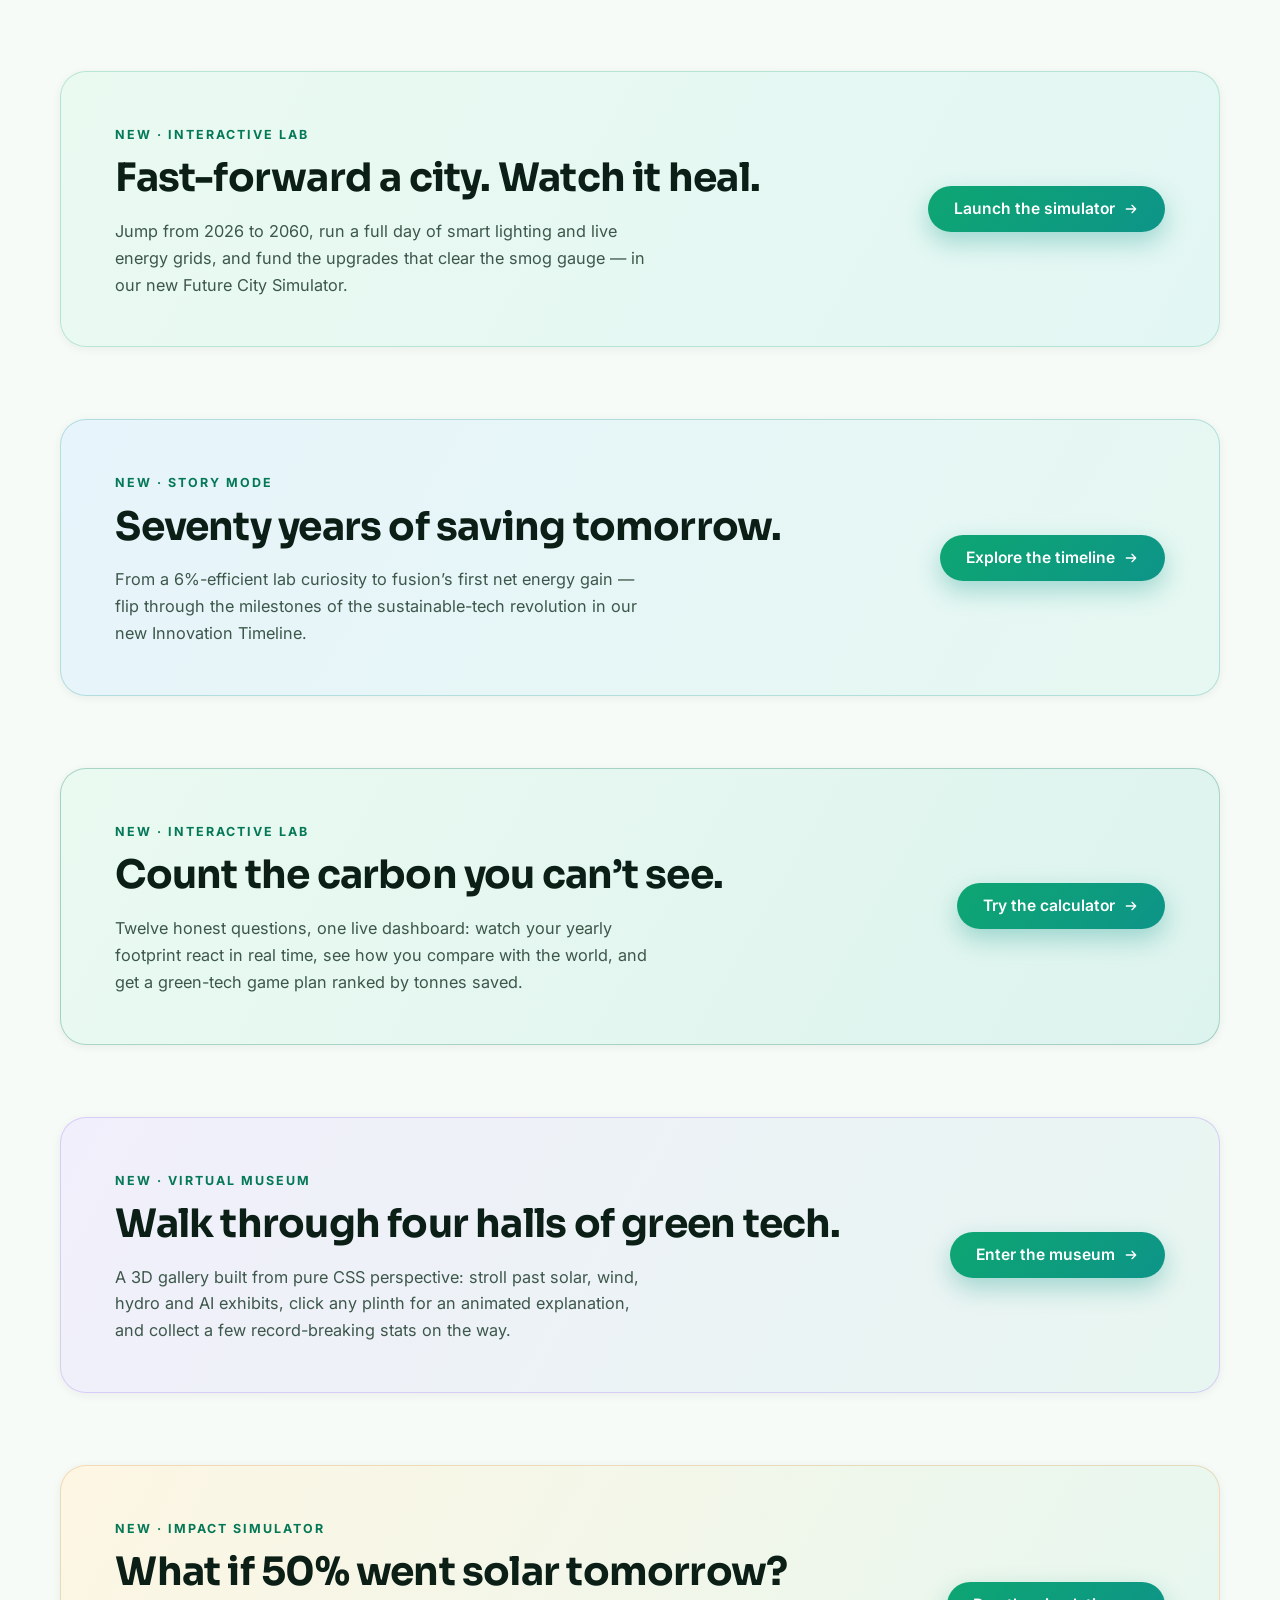
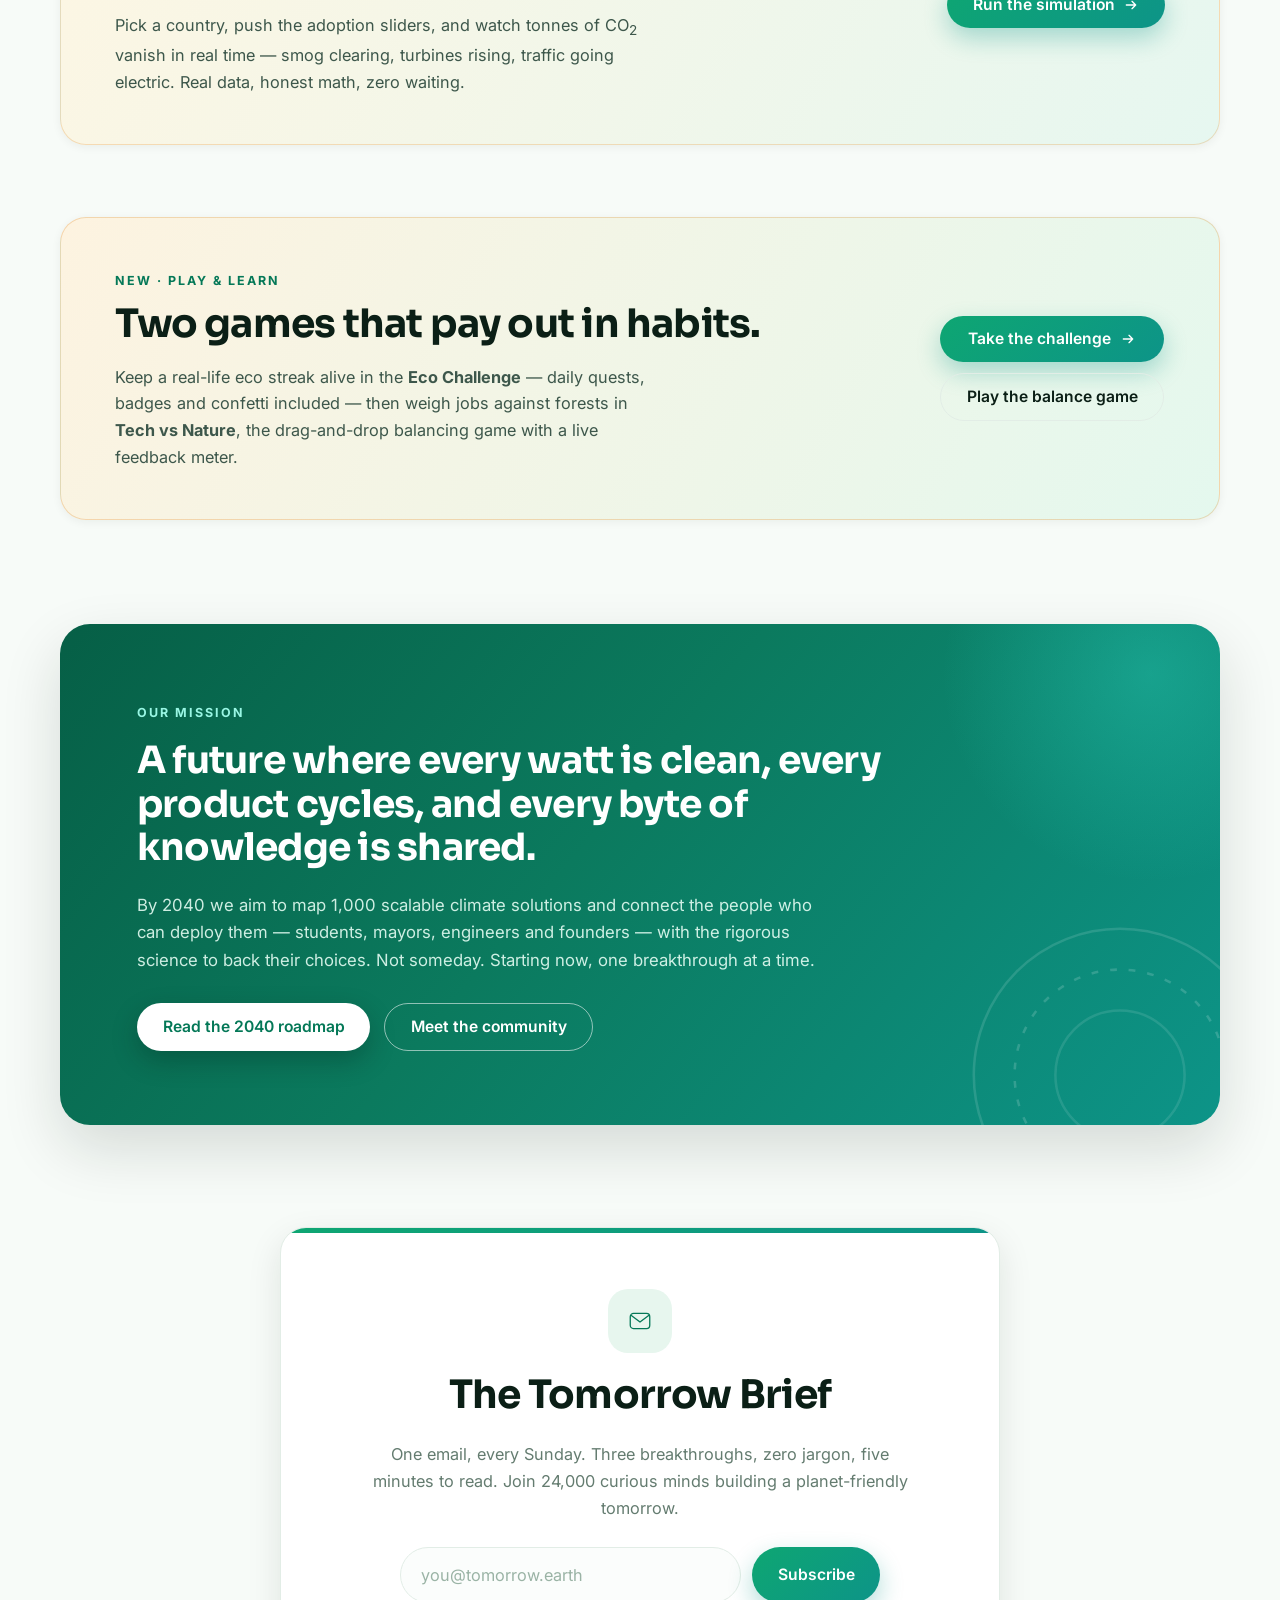
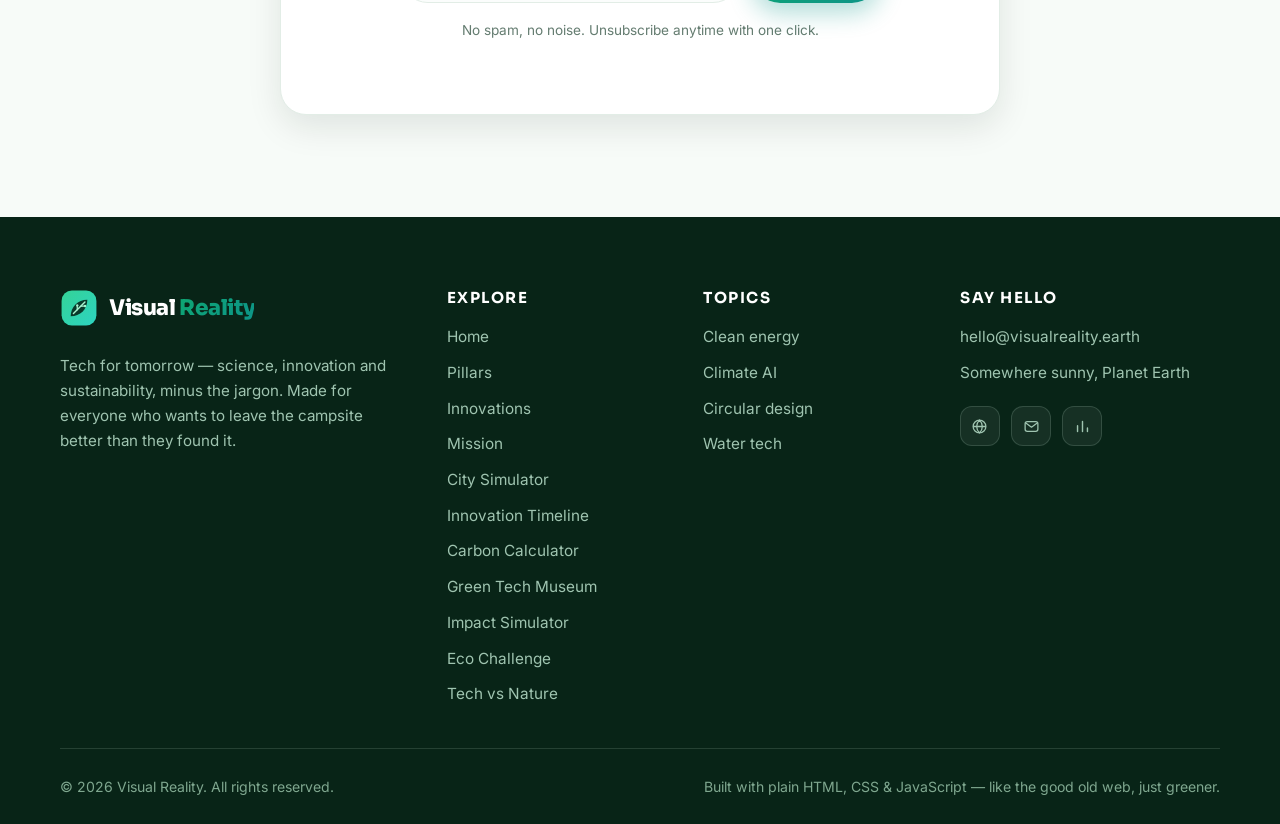
==== commit 20e4c76c: "3e836462-133b-4c48-84b1-f212361a6a3c" ====
--- a/download/visual-reality-site/index.html
+++ b/download/visual-reality-site/index.html
@@ -10,6 +10,7 @@
   <link rel="preconnect" href="https://fonts.gstatic.com" crossorigin />
   <link href="https://fonts.googleapis.com/css2?family=Inter:wght@400;500;600;700&family=Sora:wght@600;700;800&display=swap" rel="stylesheet" />
   <link rel="stylesheet" href="styles.css" />
+  <link rel="stylesheet" href="wizard.css" />
 </head>
 <body>
   <a class="skip-link" href="#main">Skip to content</a>
@@ -687,6 +688,101 @@
     <svg width="18" height="18" viewBox="0 0 24 24" fill="none" aria-hidden="true"><path d="M12 19V5m0 0-6 6m6-6 6 6" stroke="currentColor" stroke-width="2.2" stroke-linecap="round" stroke-linejoin="round"/></svg>
   </button>
 
+  <!-- ======= ECO WIZARD — Ecoverius ======= -->
+  <div class="eco-wizard" id="ecoWizard" role="button" tabindex="0"
+       aria-label="Ecoverius the eco wizard — click for Earth-protecting tips, spoken aloud"
+       title="Click me for eco wisdom!">
+    <!-- Speech Bubble -->
+    <div class="speech-bubble" id="speechBubble">
+      <div class="wizard-name" id="wizardName">Ecoverius</div>
+      <div class="speech-text" id="speechText" aria-live="polite"></div>
+      <div class="speech-hint" id="speechHint">Click again to stop</div>
+      <div class="speech-controls">
+        <button class="control-btn" id="gameModeBtn" title="Play the eco quiz" aria-label="Play the eco quiz">🎮</button>
+        <button class="control-btn" id="colorBtn" title="Change robe color" aria-label="Change robe color">🎨</button>
+        <button class="control-btn" id="muteBtn" title="Mute voice" aria-label="Mute voice">🔊</button>
+      </div>
+    </div>
+
+    <!-- Wizard Character -->
+    <div class="wizard-body" id="wizardBody" aria-hidden="true">
+      <div class="wizard-hat">
+        <div class="hat-star">✦</div>
+      </div>
+      <div class="wizard-face">
+        <div class="wizard-eyes">
+          <div class="eye"><div class="pupil"></div></div>
+          <div class="eye"><div class="pupil"></div></div>
+        </div>
+        <div class="wizard-mouth" id="wizardMouth"></div>
+        <div class="wizard-beard"></div>
+        <div class="wizard-blush"></div>
+      </div>
+      <div class="wizard-staff">
+        <div class="staff-orb"></div>
+      </div>
+      <div class="wizard-arm left-arm"></div>
+      <div class="wizard-arm right-arm"></div>
+    </div>
+    <div class="wizard-shadow" aria-hidden="true"></div>
+  </div>
+
+  <!-- Restore chip (shown when the wizard is dismissed) -->
+  <button class="wiz-restore" id="wizRestore" type="button"
+          aria-label="Bring back the eco wizard">🧙‍♂️</button>
+
+  <!-- Robe Color Panel -->
+  <div class="color-panel" id="colorPanel" role="dialog" aria-label="Choose wizard robe color">
+    <div class="color-title">Choose Robe Color</div>
+    <div class="color-options">
+      <div class="color-option selected" data-color="purple" role="button" tabindex="0" aria-label="Mystical Purple" style="background: linear-gradient(135deg, #667eea, #764ba2)"></div>
+      <div class="color-option" data-color="green" role="button" tabindex="0" aria-label="Nature Green" style="background: linear-gradient(135deg, #11998e, #38ef7d)"></div>
+      <div class="color-option" data-color="blue" role="button" tabindex="0" aria-label="Ocean Blue" style="background: linear-gradient(135deg, #2193b0, #6dd5ed)"></div>
+      <div class="color-option" data-color="orange" role="button" tabindex="0" aria-label="Sunset Orange" style="background: linear-gradient(135deg, #f83600, #f9d423)"></div>
+      <div class="color-option" data-color="pink" role="button" tabindex="0" aria-label="Bubblegum Pink" style="background: linear-gradient(135deg, #ee0979, #ff6a00)"></div>
+      <div class="color-option" data-color="dark" role="button" tabindex="0" aria-label="Midnight Dark" style="background: linear-gradient(135deg, #232526, #414345)"></div>
+    </div>
+    <button class="close-panel" id="closeColorPanel" aria-label="Close color panel">✕</button>
+  </div>
+
+  <!-- Eco Quiz Panel -->
+  <div class="quiz-panel" id="quizPanel" role="dialog" aria-label="Eco quiz challenge">
+    <div class="quiz-header">
+      <div class="quiz-title">🧙 Eco Quiz Challenge</div>
+      <button class="close-quiz" id="closeQuiz" aria-label="Close quiz">✕</button>
+    </div>
+    <div class="quiz-content">
+      <div class="quiz-start" id="quizStart">
+        <div class="quiz-wizard-happy">🧙‍♂️</div>
+        <div class="quiz-desc">Test your eco knowledge!<br>Answer 8 questions to earn badges!</div>
+        <button class="quiz-start-btn" id="startQuizBtn">Start Quiz</button>
+      </div>
+      <div class="quiz-game" id="quizGame" style="display: none;">
+        <div class="quiz-progress">
+          <div class="quiz-progress-bar" id="quizProgressBar"></div>
+        </div>
+        <div class="quiz-question" id="quizQuestion"></div>
+        <div class="quiz-options" id="quizOptions"></div>
+        <div class="quiz-feedback" id="quizFeedback"></div>
+      </div>
+      <div class="quiz-result" id="quizResult" style="display: none;">
+        <div class="quiz-badge" id="quizBadge"></div>
+        <div class="quiz-score" id="quizScore"></div>
+        <div class="quiz-message" id="quizMessage"></div>
+        <button class="quiz-retry-btn" id="retryQuizBtn">Play Again</button>
+      </div>
+    </div>
+  </div>
+
+  <!-- Mobile Gesture Hint -->
+  <div class="gesture-hint" id="gestureHint" aria-hidden="true">
+    <div class="gesture-item">👆 Tap to speak</div>
+    <div class="gesture-item">👈 Swipe left for quiz</div>
+    <div class="gesture-item">👉 Swipe right for colors</div>
+    <div class="gesture-item">👇 Swipe down to hide</div>
+  </div>
+
+  <script src="wizard.js"></script>
   <script src="script.js"></script>
 </body>
 </html>
--- a/download/visual-reality-site/styles.css
+++ b/download/visual-reality-site/styles.css
@@ -148,9 +148,16 @@
 /* ---------- Utilities ---------- */
 .grad-text {
   background: var(--grad);
+  background-size: 220% auto;
   -webkit-background-clip: text;
   background-clip: text;
   color: transparent;
+  animation: gradShift 5.5s ease-in-out infinite;
+}
+
+@keyframes gradShift {
+  0%, 100% { background-position: 0% 50%; }
+  50% { background-position: 100% 50%; }
 }
 
 .accent-underline {
@@ -227,14 +234,43 @@
   transform: translateY(-2px);
 }
 
+/* Arrow icons inside buttons nudge on hover */
+.btn svg {
+  transition: transform 0.25s ease;
+}
+
+.btn:hover svg {
+  transform: translateX(3px);
+}
+
 .btn:active {
   transform: translateY(0);
 }
 
 .btn-primary {
+  position: relative;
+  overflow: hidden;
   background: var(--grad);
   color: #fff;
   box-shadow: 0 10px 24px rgba(13, 148, 136, 0.32);
+}
+
+/* Shine sweep across primary buttons on hover */
+.btn-primary::after {
+  content: "";
+  position: absolute;
+  top: -40%;
+  bottom: -40%;
+  left: -70%;
+  width: 45%;
+  background: linear-gradient(105deg, transparent, rgba(255, 255, 255, 0.5), transparent);
+  transform: skewX(-22deg);
+  transition: left 0.55s ease;
+  pointer-events: none;
+}
+
+.btn-primary:hover::after {
+  left: 135%;
 }
 
 .btn-primary:hover {
@@ -657,6 +693,11 @@
   height: 76px;
   margin-bottom: 1.4rem;
   border-radius: 22px;
+  transition: transform 0.35s cubic-bezier(0.34, 1.56, 0.64, 1);
+}
+
+.pillar-card:hover .pillar-icon {
+  transform: rotate(-6deg) scale(1.1);
 }
 
 .icon-science {
@@ -740,6 +781,11 @@
   border-radius: 18px;
   background: var(--mint);
   color: var(--brand-deep);
+  transition: transform 0.35s cubic-bezier(0.34, 1.56, 0.64, 1);
+}
+
+.innov-card:hover .innov-icon {
+  transform: translateY(-4px) rotate(-5deg) scale(1.06);
 }
 
 .innov-card:nth-child(even) .innov-icon {
@@ -809,6 +855,12 @@
   bottom: -120px;
   opacity: 0.9;
   pointer-events: none;
+  transform-origin: 50% 50%;
+  animation: slowSpin 48s linear infinite;
+}
+
+@keyframes slowSpin {
+  to { transform: rotate(360deg); }
 }
 
 .mission-panel h2 {
@@ -1257,10 +1309,29 @@
   .sparkles path,
   .sparkles circle,
   .btn,
+  .btn svg,
   .pillar-card,
-  .innov-card {
+  .pillar-icon,
+  .innov-card,
+  .innov-icon,
+  .grad-text,
+  .mission-deco,
+  .brand:hover .logo-mark {
     animation: none !important;
     transition: none !important;
+  }
+
+  .btn-primary::after {
+    display: none;
+  }
+
+  .leaf-fall {
+    display: none;
+  }
+
+  .js .section-head h2::after {
+    transform: translateX(-50%) scaleX(1);
+    transition: none;
   }
 
   .js .reveal {
@@ -1381,3 +1452,102 @@
     align-items: flex-start;
   }
 }
+
+/* ============================================================
+   SITE-WIDE ANIMATION POLISH
+   Scroll progress · hero leaves · heading underline · logo sway
+   ============================================================ */
+
+/* ---------- Reading progress bar (all pages) ---------- */
+.scroll-progress {
+  position: fixed;
+  top: 0;
+  left: 0;
+  width: 100%;
+  height: 3px;
+  background: var(--grad);
+  transform-origin: 0 50%;
+  transform: scaleX(0);
+  z-index: 300;
+  pointer-events: none;
+}
+
+/* ---------- Section headings: gradient underline draws in ---------- */
+.js .section-head h2 {
+  position: relative;
+}
+
+.js .section-head h2::after {
+  content: "";
+  position: absolute;
+  left: 50%;
+  bottom: -0.42em;
+  width: 84px;
+  height: 4px;
+  border-radius: 4px;
+  background: var(--grad);
+  transform: translateX(-50%) scaleX(0);
+  transform-origin: center;
+  transition: transform 0.7s cubic-bezier(0.16, 1, 0.3, 1) 0.25s;
+}
+
+.js .section-head.in h2::after {
+  transform: translateX(-50%) scaleX(1);
+}
+
+/* ---------- Brand logo: leaf sways on hover ---------- */
+.logo-mark {
+  transform-origin: 50% 88%;
+}
+
+.brand:hover .logo-mark {
+  animation: leafSway 1.1s ease-in-out;
+}
+
+@keyframes leafSway {
+  0%, 100% { transform: rotate(0deg); }
+  30% { transform: rotate(-8deg); }
+  65% { transform: rotate(7deg); }
+}
+
+/* ---------- Hero: ambient falling leaves (homepage) ---------- */
+.leaf-fall {
+  position: absolute;
+  top: -28px;
+  width: 14px;
+  height: 14px;
+  border-radius: 0 60% 0 60%;
+  background: linear-gradient(135deg, #34d399, #0d9488);
+  opacity: 0;
+  pointer-events: none;
+  z-index: 1;
+  animation: leafFall var(--t, 12s) linear var(--dl, 0s) infinite;
+  will-change: transform, opacity;
+}
+
+@keyframes leafFall {
+  0% {
+    transform: translate3d(0, -28px, 0) rotate(0deg);
+    opacity: 0;
+  }
+  8% {
+    opacity: var(--o, 0.4);
+  }
+  50% {
+    transform: translate3d(var(--dx, 40px), calc(var(--fy, 620px) * 0.55), 0)
+      rotate(190deg);
+  }
+  88% {
+    opacity: var(--o, 0.4);
+  }
+  100% {
+    transform: translate3d(calc(var(--dx, 40px) * -0.6), var(--fy, 620px), 0)
+      rotate(370deg);
+    opacity: 0;
+  }
+}
+
+/* ---------- Hero art: gentle cursor parallax ---------- */
+.hero-art .hero-svg {
+  transition: transform 0.35s ease-out;
+}
--- a/download/visual-reality-site/wizard.css
+++ b/download/visual-reality-site/wizard.css
@@ -0,0 +1,1144 @@
+/* ============================================================
+   Visual Reality — Eco Wizard (Ecoverius)
+   Scoped styles only: no global resets, no body overrides.
+   Theme variables live on body[data-wiz-theme] so the wizard,
+   speech bubble and side panels all re-color together.
+   ============================================================ */
+
+:root {
+  --wizard-primary: #667eea;
+  --wizard-secondary: #764ba2;
+  --wizard-hat: #4a5568;
+  --wizard-beard: #ffffff;
+  --wizard-skin: #f5d0b0;
+  --wizard-staff: #8b4513;
+  --wizard-orb: #00ff88;
+  --wizard-orb-glow: rgba(0, 255, 136, 0.6);
+  --speech-bg: #ffffff;
+  --speech-text: #2d3748;
+  --speech-border: #667eea;
+}
+
+/* Theme palettes (attribute set on <body> by wizard.js) */
+body[data-wiz-theme="purple"] {
+  --wizard-primary: #667eea; --wizard-secondary: #764ba2;
+  --wizard-hat: #4a5568;     --wizard-orb: #00ff88;
+  --wizard-orb-glow: rgba(0, 255, 136, 0.6);
+  --speech-border: #667eea;
+}
+body[data-wiz-theme="green"] {
+  --wizard-primary: #11998e; --wizard-secondary: #38ef7d;
+  --wizard-hat: #1a202c;     --wizard-orb: #ffd700;
+  --wizard-orb-glow: rgba(255, 215, 0, 0.6);
+  --speech-border: #11998e;
+}
+body[data-wiz-theme="blue"] {
+  --wizard-primary: #2193b0; --wizard-secondary: #6dd5ed;
+  --wizard-hat: #2c5282;     --wizard-orb: #ff6b6b;
+  --wizard-orb-glow: rgba(255, 107, 107, 0.6);
+  --speech-border: #2193b0;
+}
+body[data-wiz-theme="orange"] {
+  --wizard-primary: #f83600; --wizard-secondary: #f9d423;
+  --wizard-hat: #c53030;     --wizard-orb: #00d9ff;
+  --wizard-orb-glow: rgba(0, 217, 255, 0.6);
+  --speech-border: #f83600;
+}
+body[data-wiz-theme="pink"] {
+  --wizard-primary: #ee0979; --wizard-secondary: #ff6a00;
+  --wizard-hat: #702459;     --wizard-orb: #00ff88;
+  --wizard-orb-glow: rgba(0, 255, 136, 0.6);
+  --speech-border: #ee0979;
+}
+body[data-wiz-theme="dark"] {
+  --wizard-primary: #232526; --wizard-secondary: #414345;
+  --wizard-hat: #171923;     --wizard-orb: #00ff88;
+  --wizard-orb-glow: rgba(0, 255, 136, 0.8);
+  --speech-border: #4a5568;
+}
+
+/* ============================================
+   WIZARD CHARACTER
+   ============================================ */
+
+.eco-wizard {
+  position: fixed;
+  bottom: calc(30px + env(safe-area-inset-bottom, 0px));
+  right: 30px;
+  width: 140px;
+  height: 180px;
+  cursor: pointer;
+  z-index: 940;
+  user-select: none;
+  -webkit-tap-highlight-color: transparent;
+  -webkit-user-drag: none;
+  animation: wizPop 0.7s cubic-bezier(0.34, 1.56, 0.64, 1) 0.9s both,
+    float 3s ease-in-out 1.7s infinite;
+}
+
+.eco-wizard:focus-visible {
+  outline: 3px solid rgba(14, 159, 110, 0.55);
+  outline-offset: 4px;
+  border-radius: 24px;
+}
+
+@keyframes wizPop {
+  0% { opacity: 0; transform: translateY(60px) scale(0.6); }
+  100% { opacity: 1; transform: translateY(0) scale(1); }
+}
+
+@keyframes float {
+  0%, 100% { transform: translateY(0); }
+  50% { transform: translateY(-15px); }
+}
+
+/* Shadow */
+.wizard-shadow {
+  position: absolute;
+  bottom: -10px;
+  left: 50%;
+  width: 80px;
+  height: 20px;
+  background: radial-gradient(ellipse, rgba(0, 0, 0, 0.22), transparent 70%);
+  border-radius: 50%;
+  transform: translateX(-50%);
+  animation: shadowPulse 3s ease-in-out 1.7s infinite;
+}
+
+@keyframes shadowPulse {
+  0%, 100% { transform: translateX(-50%) scale(1); opacity: 0.3; }
+  50% { transform: translateX(-50%) scale(0.8); opacity: 0.18; }
+}
+
+/* Wizard Body */
+.wizard-body {
+  width: 90px;
+  height: 110px;
+  background: linear-gradient(135deg, var(--wizard-primary), var(--wizard-secondary));
+  border-radius: 50% 50% 50% 50% / 60% 60% 40% 40%;
+  position: relative;
+  margin: 0 auto;
+  transition: background 0.35s ease;
+  box-shadow: 0 10px 30px rgba(11, 31, 22, 0.22);
+}
+
+/* Wizard Hat */
+.wizard-hat {
+  width: 0;
+  height: 0;
+  border-left: 45px solid transparent;
+  border-right: 45px solid transparent;
+  border-bottom: 90px solid var(--wizard-hat);
+  position: absolute;
+  top: -80px;
+  left: 50%;
+  transform: translateX(-50%);
+  filter: drop-shadow(0 0 15px var(--wizard-orb-glow));
+  transition: border-bottom-color 0.35s ease;
+  animation: hatWobble 4s ease-in-out infinite;
+}
+
+@keyframes hatWobble {
+  0%, 100% { transform: translateX(-50%) rotate(0deg); }
+  25% { transform: translateX(-50%) rotate(-3deg); }
+  75% { transform: translateX(-50%) rotate(3deg); }
+}
+
+.hat-star {
+  position: absolute;
+  bottom: 46px;
+  left: -9px;
+  color: var(--wizard-orb);
+  font-size: 20px;
+  line-height: 1;
+  animation: starTwinkle 2s ease-in-out infinite;
+  text-shadow: 0 0 10px var(--wizard-orb);
+}
+
+@keyframes starTwinkle {
+  0%, 100% { opacity: 1; transform: scale(1) rotate(0deg); }
+  50% { opacity: 0.55; transform: scale(0.78) rotate(18deg); }
+}
+
+/* Hat Brim */
+.wizard-hat::after {
+  content: '';
+  position: absolute;
+  bottom: -12px;
+  left: -55px;
+  width: 110px;
+  height: 18px;
+  background: var(--wizard-hat);
+  border-radius: 50%;
+  box-shadow: 0 3px 10px rgba(0, 0, 0, 0.2);
+  transition: background 0.35s ease;
+}
+
+/* Wizard Face */
+.wizard-face {
+  position: absolute;
+  top: 25px;
+  left: 50%;
+  transform: translateX(-50%);
+  width: 55px;
+  height: 45px;
+}
+
+/* Eyes — blink keyframes honour --eye-squish so expression
+   squints (happy/sleepy) aren't fought by the blink cycle */
+.wizard-eyes {
+  display: flex;
+  justify-content: space-between;
+  width: 45px;
+  margin: 0 auto;
+}
+
+.eye {
+  --eye-squish: 1;
+  width: 16px;
+  height: 16px;
+  background: white;
+  border-radius: 50%;
+  position: relative;
+  overflow: hidden;
+  box-shadow: inset 0 0 0 1.5px rgba(45, 55, 72, 0.12);
+  animation: blink 4s infinite;
+  transition: transform 0.25s ease;
+}
+
+@keyframes blink {
+  0%, 96%, 100% { transform: scaleY(var(--eye-squish)); }
+  98% { transform: scaleY(0.08); }
+}
+
+.pupil {
+  width: 8px;
+  height: 8px;
+  background: #2d3748;
+  border-radius: 50%;
+  position: absolute;
+  top: 4px;
+  left: 4px;
+  transition: transform 0.1s ease, opacity 0.2s ease;
+}
+
+/* Mouth */
+.wizard-mouth {
+  width: 20px;
+  height: 10px;
+  border: 3px solid #2d3748;
+  border-top: none;
+  border-radius: 0 0 20px 20px;
+  margin: 8px auto 0;
+  background: transparent;
+  transition: all 0.25s ease;
+}
+
+@keyframes mouthTalk {
+  0%, 100% { height: 5px; }
+  50% { height: 15px; }
+}
+
+/* Beard */
+.wizard-beard {
+  width: 45px;
+  height: 35px;
+  background: var(--wizard-beard);
+  border-radius: 0 0 50% 50%;
+  margin-top: 5px;
+  position: relative;
+  box-shadow: 0 3px 10px rgba(0, 0, 0, 0.1);
+}
+
+.wizard-beard::before,
+.wizard-beard::after {
+  content: '';
+  position: absolute;
+  background: var(--wizard-beard);
+  border-radius: 50%;
+}
+
+.wizard-beard::before {
+  width: 18px; height: 25px; left: -6px; top: -5px;
+}
+
+.wizard-beard::after {
+  width: 18px; height: 25px; right: -6px; top: -5px;
+}
+
+/* Blush */
+.wizard-blush {
+  position: absolute;
+  top: 30px;
+  left: 50%;
+  transform: translateX(-50%);
+  width: 50px;
+  height: 12px;
+  display: flex;
+  justify-content: space-between;
+  opacity: 0;
+  transition: opacity 0.3s ease;
+}
+
+.wizard-blush::before,
+.wizard-blush::after {
+  content: '';
+  width: 12px;
+  height: 8px;
+  background: #ffb6c1;
+  border-radius: 50%;
+  filter: blur(2px);
+}
+
+/* Staff */
+.wizard-staff {
+  position: absolute;
+  right: -25px;
+  top: 35px;
+  width: 10px;
+  height: 100px;
+  background: linear-gradient(to bottom, var(--wizard-staff), #654321);
+  border-radius: 5px;
+  box-shadow: 2px 2px 5px rgba(0, 0, 0, 0.2);
+}
+
+.staff-orb {
+  width: 30px;
+  height: 30px;
+  background: radial-gradient(circle at 30% 30%, #fff, var(--wizard-orb));
+  border-radius: 50%;
+  position: absolute;
+  top: -18px;
+  left: 50%;
+  transform: translateX(-50%);
+  box-shadow:
+    0 0 20px var(--wizard-orb),
+    0 0 40px var(--wizard-orb-glow),
+    0 0 60px var(--wizard-orb-glow);
+  animation: orbPulse 2s ease-in-out infinite;
+}
+
+@keyframes orbPulse {
+  0%, 100% {
+    box-shadow: 0 0 20px var(--wizard-orb), 0 0 40px var(--wizard-orb-glow);
+    transform: translateX(-50%) scale(1);
+  }
+  50% {
+    box-shadow: 0 0 30px var(--wizard-orb), 0 0 60px var(--wizard-orb-glow),
+      0 0 80px var(--wizard-orb-glow);
+    transform: translateX(-50%) scale(1.1);
+  }
+}
+
+/* Arms */
+.wizard-arm {
+  position: absolute;
+  width: 15px;
+  height: 40px;
+  background: linear-gradient(to bottom, var(--wizard-primary), var(--wizard-secondary));
+  border-radius: 10px;
+  top: 50px;
+  transition: all 0.3s ease;
+}
+
+.left-arm {
+  left: -10px;
+  transform-origin: top center;
+  transform: rotate(20deg);
+}
+
+.right-arm {
+  right: -10px;
+  transform-origin: top center;
+  transform: rotate(-20deg);
+}
+
+/* ============================================
+   EXPRESSIONS
+   ============================================ */
+
+.eco-wizard.happy .wizard-mouth {
+  width: 25px; height: 15px;
+  border-radius: 0 0 25px 25px;
+  background: #2d3748;
+}
+.eco-wizard.happy .wizard-blush { opacity: 1; }
+.eco-wizard.happy .eye { --eye-squish: 0.7; }
+
+.eco-wizard.excited .wizard-mouth {
+  width: 20px; height: 20px;
+  border-radius: 50%;
+  background: #2d3748;
+  border: none;
+}
+.eco-wizard.excited .wizard-eyes { transform: scale(1.1); }
+.eco-wizard.excited .wizard-body { animation: excitedBounce 0.5s ease-in-out; }
+
+@keyframes excitedBounce {
+  0%, 100% { transform: scale(1); }
+  50% { transform: scale(1.1); }
+}
+
+.eco-wizard.thinking .wizard-mouth {
+  width: 15px; height: 5px;
+  border-radius: 5px;
+  background: #2d3748;
+  border: none;
+}
+.eco-wizard.thinking .pupil { animation: lookAround 2s ease-in-out infinite; }
+.eco-wizard.thinking .right-arm { transform: rotate(-90deg); top: 30px; }
+
+@keyframes lookAround {
+  0%, 100% { transform: translate(0, 0); }
+  25% { transform: translate(3px, -2px); }
+  75% { transform: translate(-3px, 2px); }
+}
+
+.eco-wizard.surprised .wizard-mouth {
+  width: 15px; height: 15px;
+  border-radius: 50%;
+  background: #2d3748;
+  border: none;
+}
+.eco-wizard.surprised .eye { transform: scale(1.3); }
+.eco-wizard.surprised .wizard-body { animation: surprisedShake 0.3s ease-in-out; }
+
+@keyframes surprisedShake {
+  0%, 100% { transform: rotate(0deg); }
+  25% { transform: rotate(-5deg); }
+  75% { transform: rotate(5deg); }
+}
+
+.eco-wizard.sleepy .eye {
+  --eye-squish: 0.3;
+  animation: none;
+  transform: scaleY(0.3);
+}
+.eco-wizard.sleepy .wizard-mouth {
+  width: 15px; height: 8px;
+  border-radius: 0 0 15px 15px;
+}
+.eco-wizard.sleepy .wizard-body { animation: sleepySway 4s ease-in-out infinite; }
+
+@keyframes sleepySway {
+  0%, 100% { transform: rotate(0deg); }
+  50% { transform: rotate(3deg); }
+}
+
+.eco-wizard.love .eye {
+  background: transparent;
+  box-shadow: none;
+  animation: none;
+}
+.eco-wizard.love .pupil { opacity: 0; }
+.eco-wizard.love .eye::before,
+.eco-wizard.love .eye::after {
+  content: '';
+  position: absolute;
+  width: 10px;
+  height: 10px;
+  background: #ff6b6b;
+  border-radius: 50%;
+  top: 3px;
+}
+.eco-wizard.love .eye::before {
+  left: 1px;
+  transform: rotate(-45deg);
+  border-radius: 50% 50% 0 50%;
+}
+.eco-wizard.love .eye::after {
+  right: 1px;
+  transform: rotate(45deg);
+  border-radius: 50% 50% 50% 0;
+}
+.eco-wizard.love .wizard-blush { opacity: 1; }
+.eco-wizard.love .wizard-mouth {
+  width: 20px; height: 12px;
+  border-radius: 0 0 20px 20px;
+  background: #ff6b6b;
+  border: none;
+}
+
+.eco-wizard.wink .eye:first-child {
+  transform: scaleY(0.12);
+  animation: none;
+}
+.eco-wizard.wink .wizard-mouth {
+  width: 20px; height: 10px;
+  border-radius: 0 0 20px 20px;
+  background: #2d3748;
+  border: none;
+  transform: rotate(-5deg);
+}
+
+.eco-wizard.angry .wizard-mouth {
+  width: 20px; height: 8px;
+  border: 3px solid #2d3748;
+  border-bottom: none;
+  border-radius: 20px 20px 0 0;
+  margin-top: 12px;
+}
+.eco-wizard.angry .wizard-eyes { transform: rotate(-5deg); }
+
+/* ============================================
+   SPEECH BUBBLE
+   ============================================ */
+
+.speech-bubble {
+  position: absolute;
+  bottom: 195px;
+  right: -20px;
+  width: 280px;
+  background: var(--speech-bg);
+  border-radius: 20px;
+  padding: 18px 20px 16px;
+  box-shadow:
+    0 10px 40px rgba(11, 31, 22, 0.18),
+    0 0 0 3px var(--speech-border);
+  opacity: 0;
+  transform: scale(0) translateY(20px);
+  transform-origin: bottom right;
+  transition: all 0.4s cubic-bezier(0.68, -0.55, 0.265, 1.55);
+  pointer-events: none;
+}
+
+.speech-bubble.active {
+  opacity: 1;
+  transform: scale(1) translateY(0);
+  pointer-events: all;
+}
+
+.speech-bubble::after {
+  content: '';
+  position: absolute;
+  bottom: -15px;
+  right: 50px;
+  border-left: 18px solid transparent;
+  border-right: 18px solid transparent;
+  border-top: 18px solid var(--speech-bg);
+}
+
+.speech-bubble::before {
+  content: '';
+  position: absolute;
+  bottom: -20px;
+  right: 48px;
+  border-left: 20px solid transparent;
+  border-right: 20px solid transparent;
+  border-top: 20px solid var(--speech-border);
+  z-index: -1;
+}
+
+.wizard-name {
+  font-weight: 700;
+  color: var(--wizard-primary);
+  font-size: 1rem;
+  margin-bottom: 8px;
+  display: flex;
+  align-items: center;
+  gap: 6px;
+}
+
+.wizard-name::before {
+  content: '🧙‍♂️';
+  font-size: 1.15rem;
+}
+
+.speech-text {
+  color: var(--speech-text);
+  line-height: 1.6;
+  font-size: 0.95rem;
+  min-height: 50px;
+}
+
+.speech-hint {
+  font-size: 0.7rem;
+  color: #a0aec0;
+  margin-top: 10px;
+  font-style: italic;
+}
+
+/* Speech Controls */
+.speech-controls {
+  display: flex;
+  gap: 8px;
+  margin-top: 12px;
+  padding-top: 12px;
+  border-top: 1px solid #e2e8f0;
+}
+
+.control-btn {
+  width: 36px;
+  height: 36px;
+  border: none;
+  border-radius: 50%;
+  background: #f7fafc;
+  cursor: pointer;
+  font-size: 1.1rem;
+  display: flex;
+  align-items: center;
+  justify-content: center;
+  transition: all 0.2s ease;
+  box-shadow: 0 2px 5px rgba(0, 0, 0, 0.1);
+}
+
+.control-btn:hover {
+  transform: scale(1.12);
+  background: var(--wizard-primary);
+}
+
+.control-btn:active { transform: scale(0.95); }
+
+/* ============================================
+   COLOR PANEL
+   ============================================ */
+
+.color-panel {
+  position: fixed;
+  bottom: 230px;
+  right: 30px;
+  width: 224px;
+  background: #fff;
+  border-radius: 20px;
+  padding: 20px;
+  box-shadow: 0 20px 60px rgba(11, 31, 22, 0.22);
+  opacity: 0;
+  transform: translateY(20px) scale(0.9);
+  pointer-events: none;
+  transition: all 0.3s ease;
+  z-index: 950;
+}
+
+.color-panel.active {
+  opacity: 1;
+  transform: translateY(0) scale(1);
+  pointer-events: all;
+}
+
+.color-title {
+  font-weight: 700;
+  color: #2d3748;
+  margin-bottom: 15px;
+  text-align: center;
+}
+
+.color-options {
+  display: grid;
+  grid-template-columns: repeat(3, 1fr);
+  gap: 10px;
+  justify-items: center;
+}
+
+.color-option {
+  width: 50px;
+  height: 50px;
+  border-radius: 50%;
+  cursor: pointer;
+  transition: all 0.2s ease;
+  border: 3px solid transparent;
+  box-shadow: 0 4px 10px rgba(0, 0, 0, 0.15);
+}
+
+.color-option:hover {
+  transform: scale(1.15);
+  border-color: #fff;
+  box-shadow: 0 6px 20px rgba(0, 0, 0, 0.25);
+}
+
+.color-option.selected {
+  border-color: #2d3748;
+  transform: scale(1.1);
+}
+
+.close-panel {
+  position: absolute;
+  top: 10px;
+  right: 10px;
+  width: 28px;
+  height: 28px;
+  border: none;
+  border-radius: 50%;
+  background: #e2e8f0;
+  cursor: pointer;
+  font-size: 0.85rem;
+  display: flex;
+  align-items: center;
+  justify-content: center;
+  transition: all 0.2s ease;
+}
+
+.close-panel:hover {
+  background: #cbd5e0;
+  transform: rotate(90deg);
+}
+
+/* ============================================
+   QUIZ PANEL
+   ============================================ */
+
+.quiz-panel {
+  position: fixed;
+  bottom: 230px;
+  right: 30px;
+  width: 330px;
+  background: #fff;
+  border-radius: 20px;
+  box-shadow: 0 20px 60px rgba(11, 31, 22, 0.22);
+  opacity: 0;
+  transform: translateY(20px) scale(0.9);
+  pointer-events: none;
+  transition: all 0.3s ease;
+  z-index: 950;
+  overflow: hidden;
+}
+
+.quiz-panel.active {
+  opacity: 1;
+  transform: translateY(0) scale(1);
+  pointer-events: all;
+}
+
+.quiz-header {
+  background: linear-gradient(135deg, var(--wizard-primary), var(--wizard-secondary));
+  padding: 15px 20px;
+  display: flex;
+  justify-content: space-between;
+  align-items: center;
+}
+
+.quiz-title {
+  color: #fff;
+  font-weight: 700;
+  font-size: 1.05rem;
+}
+
+.close-quiz {
+  width: 30px;
+  height: 30px;
+  border: none;
+  border-radius: 50%;
+  background: rgba(255, 255, 255, 0.2);
+  color: #fff;
+  cursor: pointer;
+  font-size: 0.9rem;
+  display: flex;
+  align-items: center;
+  justify-content: center;
+  transition: all 0.2s ease;
+}
+
+.close-quiz:hover {
+  background: rgba(255, 255, 255, 0.32);
+  transform: rotate(90deg);
+}
+
+.quiz-content { padding: 20px; }
+
+/* Quiz Start Screen */
+.quiz-start { text-align: center; padding: 14px 0 8px; }
+
+.quiz-wizard-happy {
+  font-size: 3.6rem;
+  margin-bottom: 12px;
+  animation: bounce 1.2s ease-in-out infinite;
+}
+
+@keyframes bounce {
+  0%, 100% { transform: translateY(0); }
+  50% { transform: translateY(-10px); }
+}
+
+.quiz-desc {
+  color: #4a5568;
+  line-height: 1.6;
+  margin-bottom: 18px;
+}
+
+.quiz-start-btn {
+  background: linear-gradient(135deg, var(--wizard-primary), var(--wizard-secondary));
+  color: #fff;
+  border: none;
+  padding: 12px 30px;
+  border-radius: 25px;
+  font-size: 1rem;
+  font-weight: 700;
+  cursor: pointer;
+  transition: all 0.3s ease;
+  box-shadow: 0 4px 15px rgba(102, 126, 234, 0.4);
+}
+
+.quiz-start-btn:hover {
+  transform: translateY(-2px);
+  box-shadow: 0 6px 20px rgba(102, 126, 234, 0.5);
+}
+
+/* Quiz Game Screen */
+.quiz-progress {
+  height: 8px;
+  background: #e2e8f0;
+  border-radius: 10px;
+  margin-bottom: 18px;
+  overflow: hidden;
+}
+
+.quiz-progress-bar {
+  height: 100%;
+  width: 0%;
+  background: linear-gradient(90deg, var(--wizard-primary), var(--wizard-orb));
+  border-radius: 10px;
+  transition: width 0.5s ease;
+}
+
+.quiz-question {
+  font-size: 1.05rem;
+  font-weight: 600;
+  color: #2d3748;
+  margin-bottom: 16px;
+  line-height: 1.5;
+}
+
+.quiz-options {
+  display: flex;
+  flex-direction: column;
+  gap: 10px;
+}
+
+.quiz-option {
+  padding: 11px 14px;
+  background: #f7fafc;
+  border: 2px solid #e2e8f0;
+  border-radius: 12px;
+  cursor: pointer;
+  transition: all 0.2s ease;
+  font-size: 0.93rem;
+  color: #4a5568;
+}
+
+.quiz-option:hover {
+  background: #edf2f7;
+  border-color: var(--wizard-primary);
+  transform: translateX(5px);
+}
+
+.quiz-option.correct {
+  background: #c6f6d5;
+  border-color: #38a169;
+  color: #22543d;
+}
+
+.quiz-option.wrong {
+  background: #fed7d7;
+  border-color: #e53e3e;
+  color: #742a2a;
+}
+
+.quiz-option.disabled {
+  pointer-events: none;
+  opacity: 0.75;
+}
+
+.quiz-feedback {
+  margin-top: 14px;
+  padding: 12px;
+  border-radius: 10px;
+  text-align: center;
+  font-weight: 600;
+  font-size: 0.9rem;
+  display: none;
+}
+
+.quiz-feedback.show {
+  display: block;
+  animation: wizFadeIn 0.3s ease;
+}
+
+.quiz-feedback.correct { background: #c6f6d5; color: #22543d; }
+.quiz-feedback.wrong { background: #fed7d7; color: #742a2a; }
+
+@keyframes wizFadeIn {
+  from { opacity: 0; transform: translateY(-10px); }
+  to { opacity: 1; transform: translateY(0); }
+}
+
+/* Quiz Result Screen */
+.quiz-result { text-align: center; padding: 14px 0 6px; }
+
+.quiz-badge {
+  font-size: 3.8rem;
+  margin-bottom: 12px;
+  animation: badgeReveal 0.5s cubic-bezier(0.34, 1.56, 0.64, 1);
+}
+
+@keyframes badgeReveal {
+  0% { transform: scale(0) rotate(-180deg); }
+  100% { transform: scale(1) rotate(0deg); }
+}
+
+.quiz-score {
+  font-size: 1.5rem;
+  font-weight: 700;
+  color: var(--wizard-primary);
+  margin-bottom: 8px;
+}
+
+.quiz-message {
+  color: #4a5568;
+  line-height: 1.6;
+  margin-bottom: 18px;
+  font-size: 0.94rem;
+}
+
+.quiz-retry-btn {
+  background: linear-gradient(135deg, var(--wizard-primary), var(--wizard-secondary));
+  color: #fff;
+  border: none;
+  padding: 10px 25px;
+  border-radius: 20px;
+  font-size: 0.95rem;
+  font-weight: 700;
+  cursor: pointer;
+  transition: all 0.3s ease;
+}
+
+.quiz-retry-btn:hover {
+  transform: translateY(-2px);
+  box-shadow: 0 4px 15px rgba(102, 126, 234, 0.4);
+}
+
+/* ============================================
+   GESTURE HINT · TOAST · RESTORE CHIP
+   ============================================ */
+
+.gesture-hint {
+  position: fixed;
+  bottom: calc(26px + env(safe-area-inset-bottom, 0px));
+  right: 195px;
+  background: rgba(11, 31, 22, 0.88);
+  color: #fff;
+  padding: 14px 18px;
+  border-radius: 15px;
+  font-size: 0.85rem;
+  opacity: 0;
+  transform: translateX(20px);
+  pointer-events: none;
+  transition: all 0.3s ease;
+  z-index: 930;
+  max-width: 220px;
+}
+
+.gesture-hint.show {
+  opacity: 1;
+  transform: translateX(0);
+}
+
+.gesture-item {
+  padding: 4px 0;
+  display: flex;
+  align-items: center;
+  gap: 8px;
+}
+
+/* Floating feedback toast (theme changes, mute, gestures…) */
+.wiz-toast {
+  position: fixed;
+  bottom: 215px;
+  right: 30px;
+  background: rgba(11, 31, 22, 0.9);
+  color: #fff;
+  padding: 10px 20px;
+  border-radius: 999px;
+  font-size: 0.9rem;
+  z-index: 970;
+  pointer-events: none;
+  animation: wizToast 2.2s ease forwards;
+}
+
+@keyframes wizToast {
+  0% { opacity: 0; transform: translateY(14px) scale(0.9); }
+  12%, 80% { opacity: 1; transform: translateY(0) scale(1); }
+  100% { opacity: 0; transform: translateY(-8px) scale(0.95); }
+}
+
+/* Restore chip — appears when the wizard has been dismissed,
+   so touch users can always bring him back */
+.wiz-restore {
+  position: fixed;
+  bottom: calc(34px + env(safe-area-inset-bottom, 0px));
+  right: 34px;
+  width: 56px;
+  height: 56px;
+  border: none;
+  border-radius: 50%;
+  background: linear-gradient(135deg, var(--wizard-primary), var(--wizard-secondary));
+  color: #fff;
+  font-size: 1.5rem;
+  cursor: pointer;
+  z-index: 935;
+  box-shadow: 0 10px 26px rgba(11, 31, 22, 0.3);
+  opacity: 0;
+  visibility: hidden;
+  transform: scale(0.5);
+  transition: all 0.35s cubic-bezier(0.34, 1.56, 0.64, 1);
+}
+
+.wiz-restore.show {
+  opacity: 1;
+  visibility: visible;
+  transform: scale(1);
+  animation: restorePulse 2.4s ease-in-out infinite;
+}
+
+@keyframes restorePulse {
+  0%, 100% { box-shadow: 0 10px 26px rgba(11, 31, 22, 0.3), 0 0 0 0 rgba(102, 126, 234, 0.45); }
+  50% { box-shadow: 0 10px 26px rgba(11, 31, 22, 0.3), 0 0 0 12px rgba(102, 126, 234, 0); }
+}
+
+/* Sparkle particles (positioned by JS) */
+.sparkle {
+  position: fixed;
+  width: 10px;
+  height: 10px;
+  background: var(--wizard-orb, #00ff88);
+  border-radius: 50%;
+  pointer-events: none;
+  z-index: 960;
+  box-shadow: 0 0 10px var(--wizard-orb, #00ff88);
+}
+
+/* Hidden state */
+.eco-wizard.wizard-hidden {
+  transform: translateY(220px) !important;
+  opacity: 0;
+  pointer-events: none !important;
+}
+
+/* Keep the back-to-top clear of the wizard (homepage only) */
+body.has-wizard .to-top { right: 12.4rem; }
+
+/* ============================================
+   RESPONSIVE
+   ============================================ */
+
+@media (max-width: 768px) {
+  .eco-wizard {
+    width: 100px;
+    height: 130px;
+    bottom: calc(20px + env(safe-area-inset-bottom, 0px));
+    right: 20px;
+  }
+
+  .wizard-body { width: 70px; height: 85px; }
+
+  .wizard-hat {
+    border-left: 35px solid transparent;
+    border-right: 35px solid transparent;
+    border-bottom: 70px solid var(--wizard-hat);
+    top: -60px;
+  }
+
+  .wizard-hat::after { left: -45px; width: 90px; }
+  .hat-star { bottom: 38px; font-size: 16px; }
+
+  .wizard-face { top: 18px; }
+  .wizard-arm { height: 32px; top: 38px; }
+  .wizard-staff { height: 78px; top: 26px; right: -20px; }
+
+  .speech-bubble {
+    width: 244px;
+    right: -10px;
+    bottom: 140px;
+    padding: 14px 16px 13px;
+  }
+
+  .color-panel,
+  .quiz-panel {
+    right: 16px;
+    bottom: 165px;
+  }
+  .color-panel { width: 224px; }
+  .quiz-panel { width: min(320px, calc(100vw - 2rem)); }
+
+  .gesture-hint { right: 140px; bottom: 16px; font-size: 0.75rem; }
+
+  body.has-wizard .to-top { right: 9.2rem; }
+}
+
+@media (max-width: 480px) {
+  .eco-wizard {
+    width: 82px;
+    height: 108px;
+    right: 14px;
+  }
+
+  .wizard-body { width: 58px; height: 70px; }
+
+  .wizard-hat {
+    border-left: 29px solid transparent;
+    border-right: 29px solid transparent;
+    border-bottom: 58px solid var(--wizard-hat);
+    top: -50px;
+  }
+  .wizard-hat::after { left: -38px; width: 76px; height: 15px; bottom: -10px; }
+  .hat-star { bottom: 32px; font-size: 13px; }
+
+  .wizard-face { top: 14px; width: 48px; height: 40px; }
+  .wizard-eyes { width: 40px; }
+  .eye { width: 13px; height: 13px; }
+  .pupil { width: 7px; height: 7px; top: 3px; left: 3px; }
+  .wizard-mouth { width: 16px; height: 8px; margin-top: 6px; }
+  .wizard-beard { width: 38px; height: 28px; margin-top: 4px; }
+  .wizard-beard::before, .wizard-beard::after { width: 15px; height: 20px; }
+  .wizard-blush { top: 24px; width: 44px; }
+  .wizard-staff { width: 8px; height: 62px; top: 20px; right: -16px; }
+  .staff-orb { width: 24px; height: 24px; top: -14px; }
+  .wizard-arm { width: 12px; height: 26px; top: 30px; }
+
+  .speech-bubble {
+    width: min(230px, calc(100vw - 3rem));
+    right: -6px;
+    bottom: 116px;
+  }
+
+  .color-panel,
+  .quiz-panel { bottom: 140px; right: 12px; }
+  .color-panel { width: min(210px, calc(100vw - 2.4rem)); }
+  .quiz-panel { width: min(320px, calc(100vw - 1.6rem)); }
+
+  .speech-controls { gap: 6px; }
+  .control-btn { width: 32px; height: 32px; font-size: 1rem; }
+
+  .wiz-toast { right: 14px; bottom: 170px; max-width: calc(100vw - 2rem); }
+  .wiz-restore { width: 48px; height: 48px; font-size: 1.3rem; right: 18px; }
+
+  body.has-wizard .to-top { right: 7.4rem; }
+}
+
+/* ============================================
+   REDUCED MOTION
+   ============================================ */
+
+@media (prefers-reduced-motion: reduce) {
+  .eco-wizard,
+  .wizard-hat,
+  .staff-orb,
+  .eye,
+  .wizard-body,
+  .hat-star,
+  .wizard-shadow,
+  .quiz-wizard-happy,
+  .wiz-restore.show {
+    animation: none !important;
+  }
+
+  .eco-wizard { opacity: 1; }
+
+  .speech-bubble,
+  .color-panel,
+  .quiz-panel,
+  .gesture-hint,
+  .wiz-restore {
+    transition: opacity 0.25s ease;
+  }
+
+  .wiz-toast { animation-duration: 0.01s; }
+}
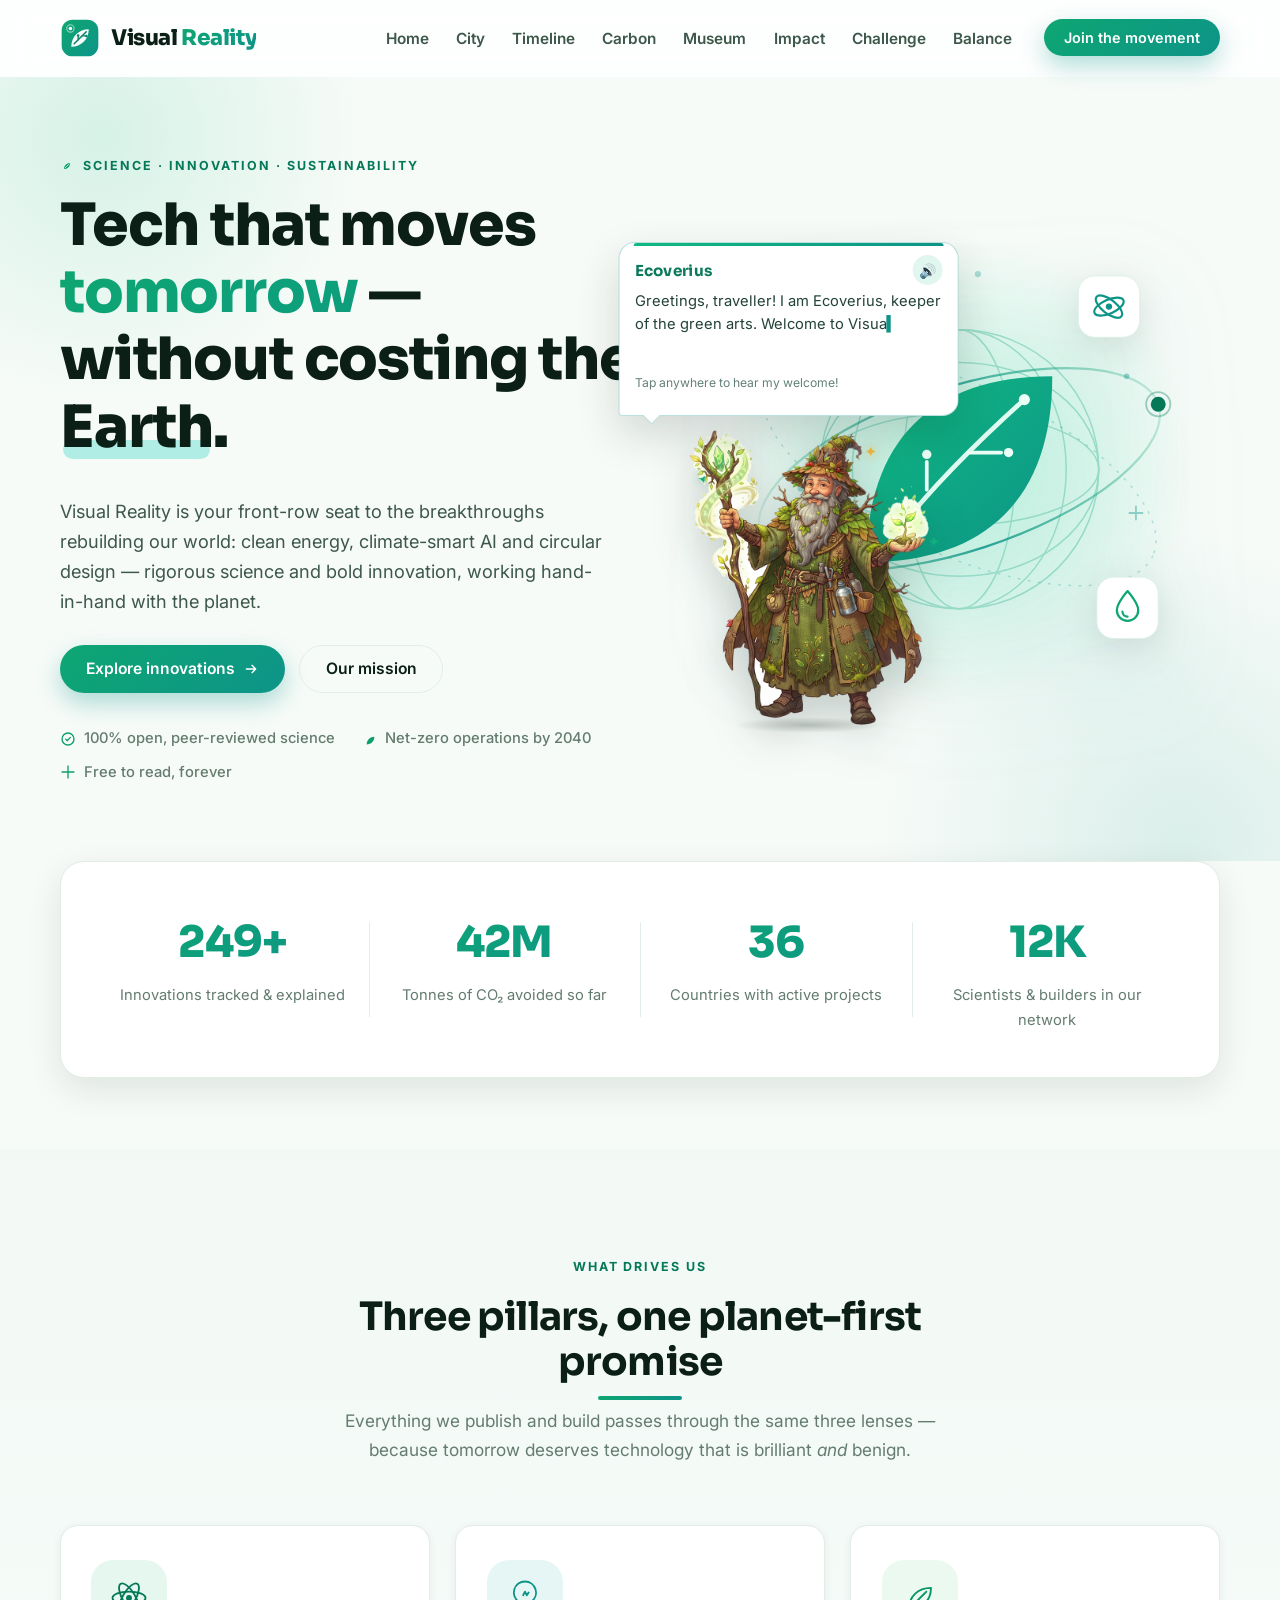
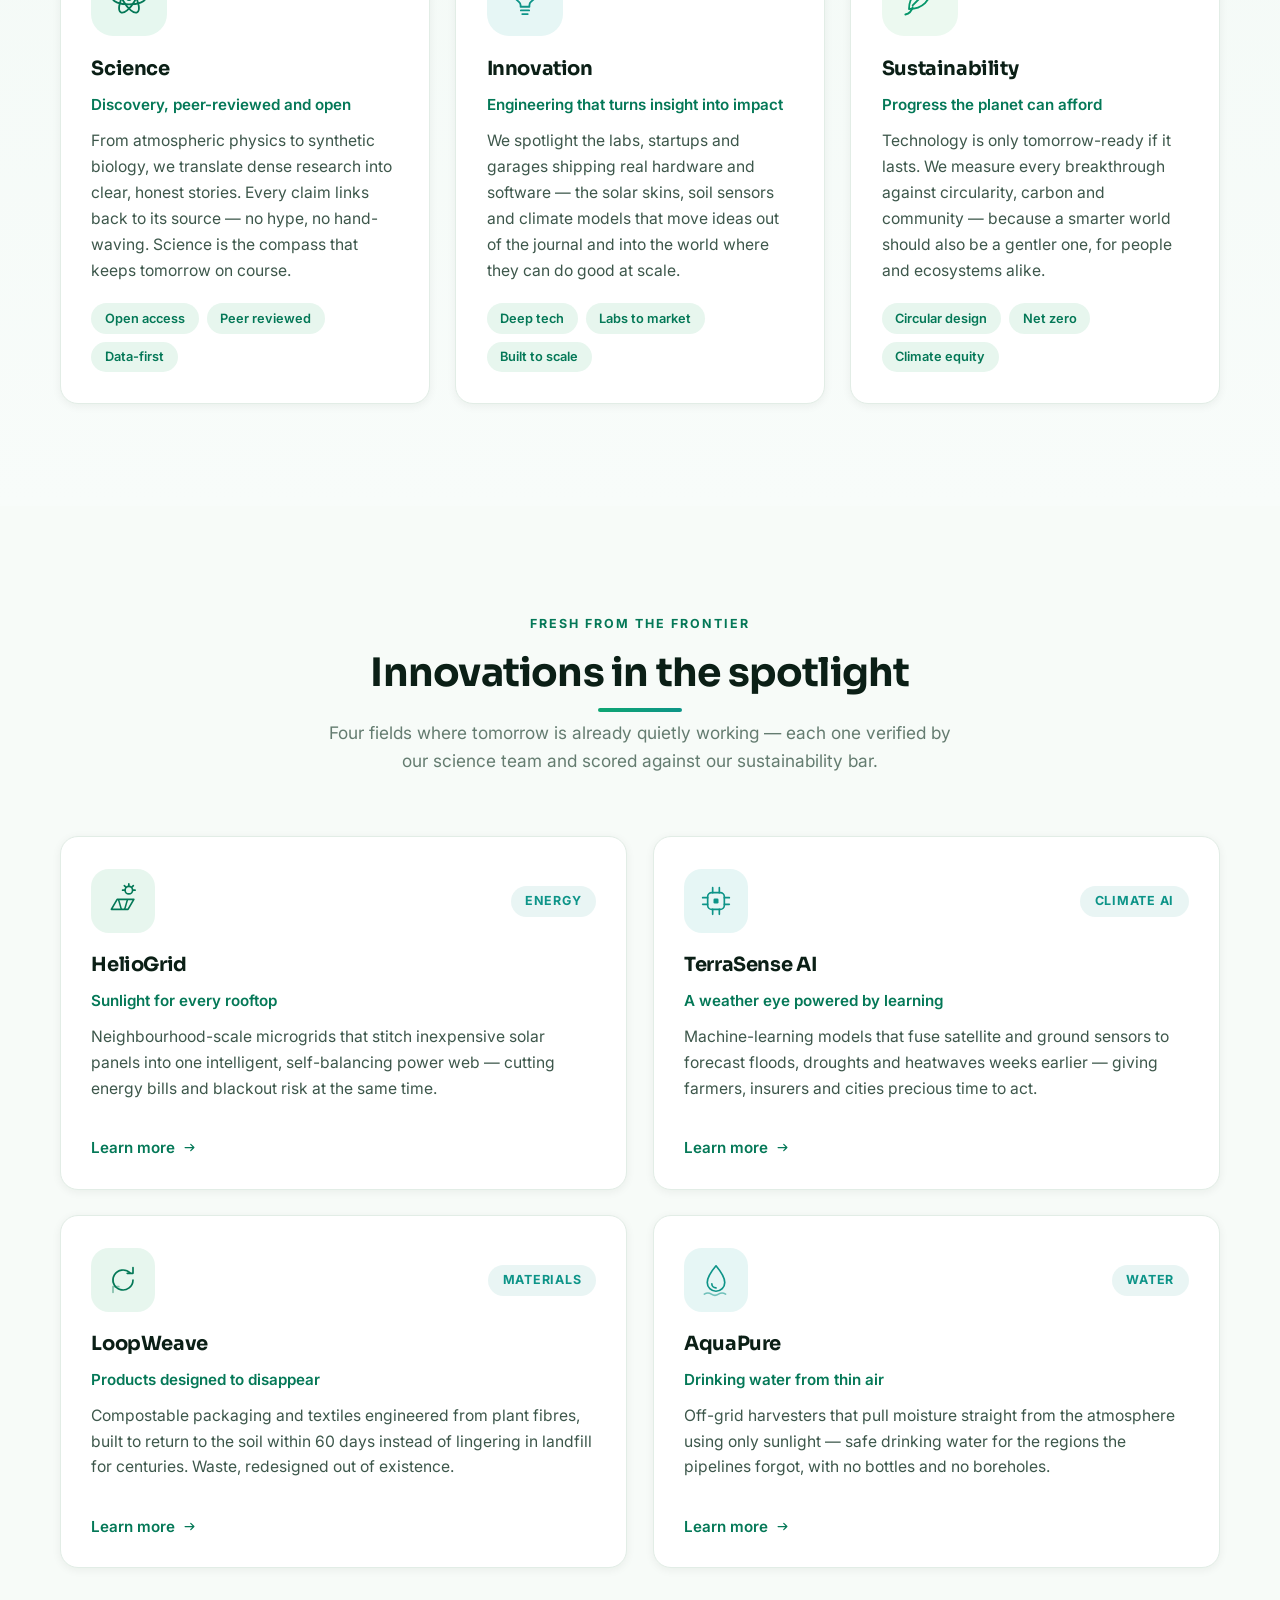
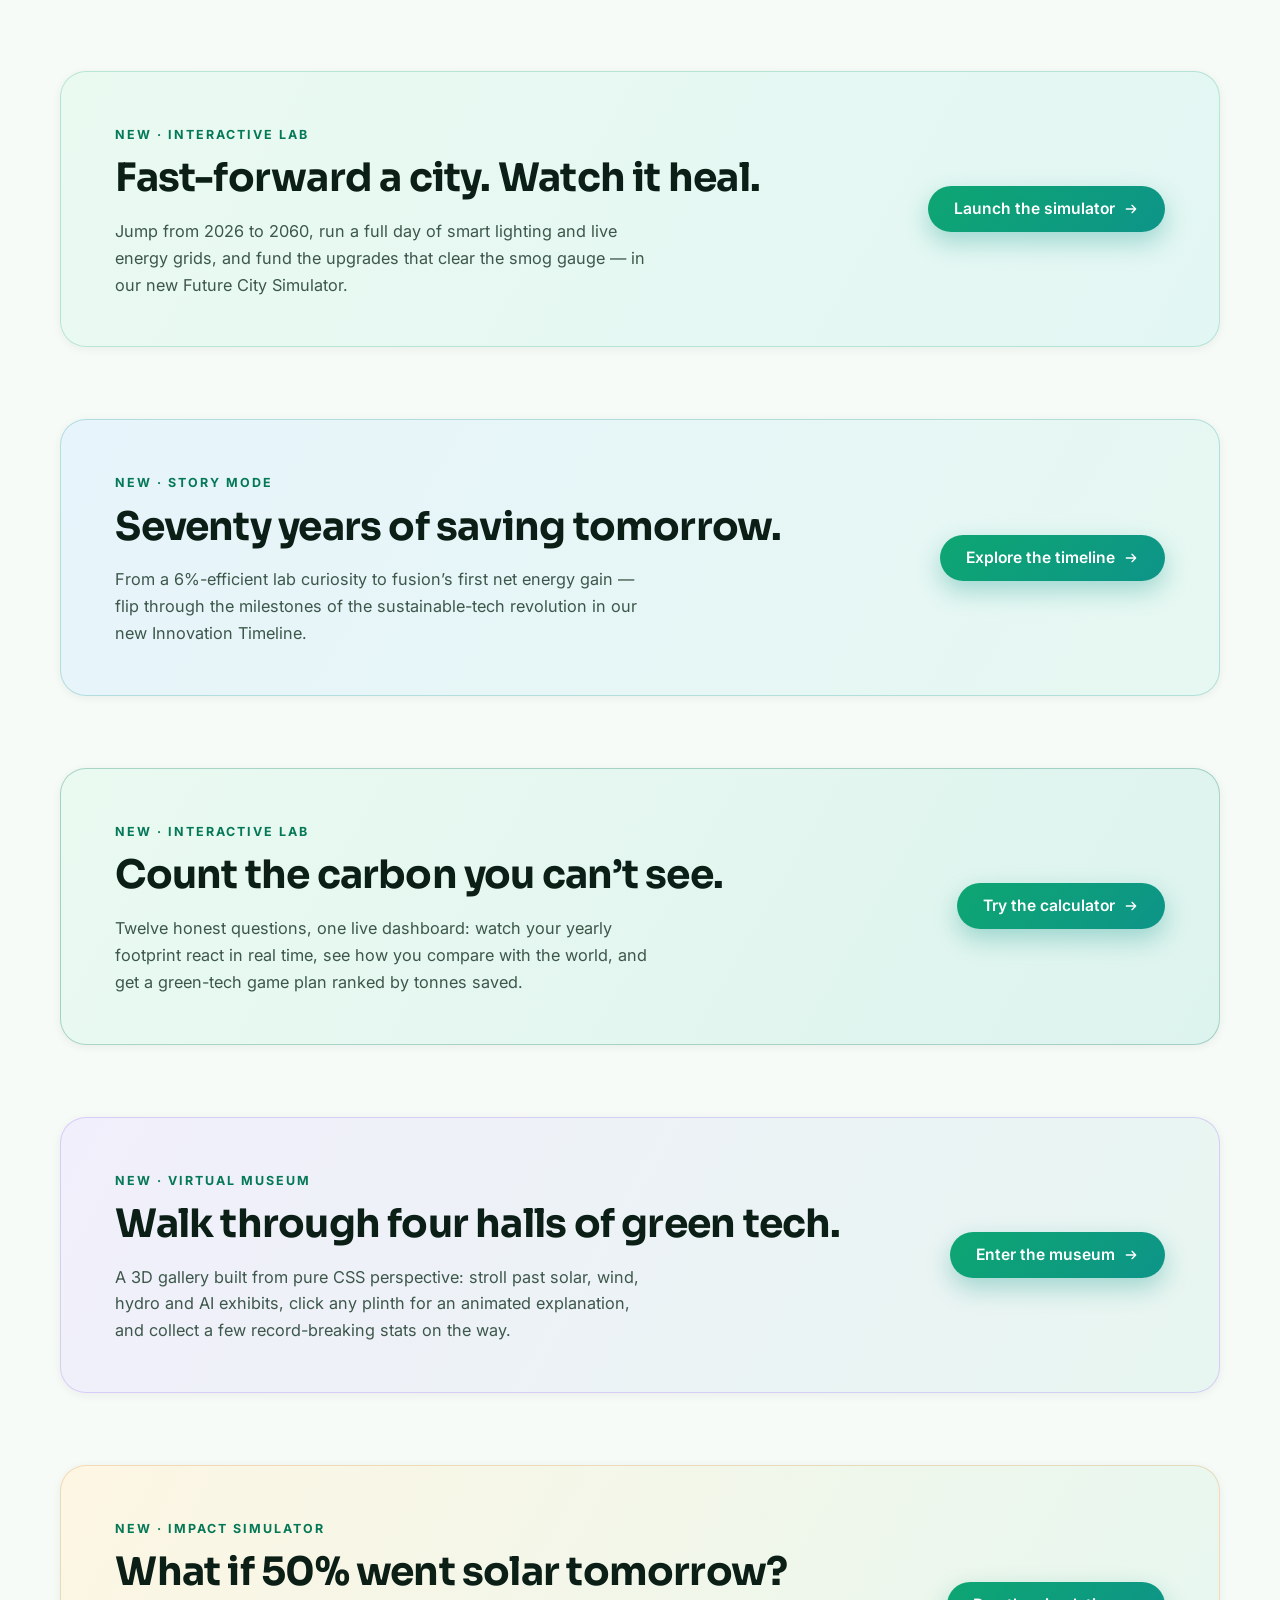
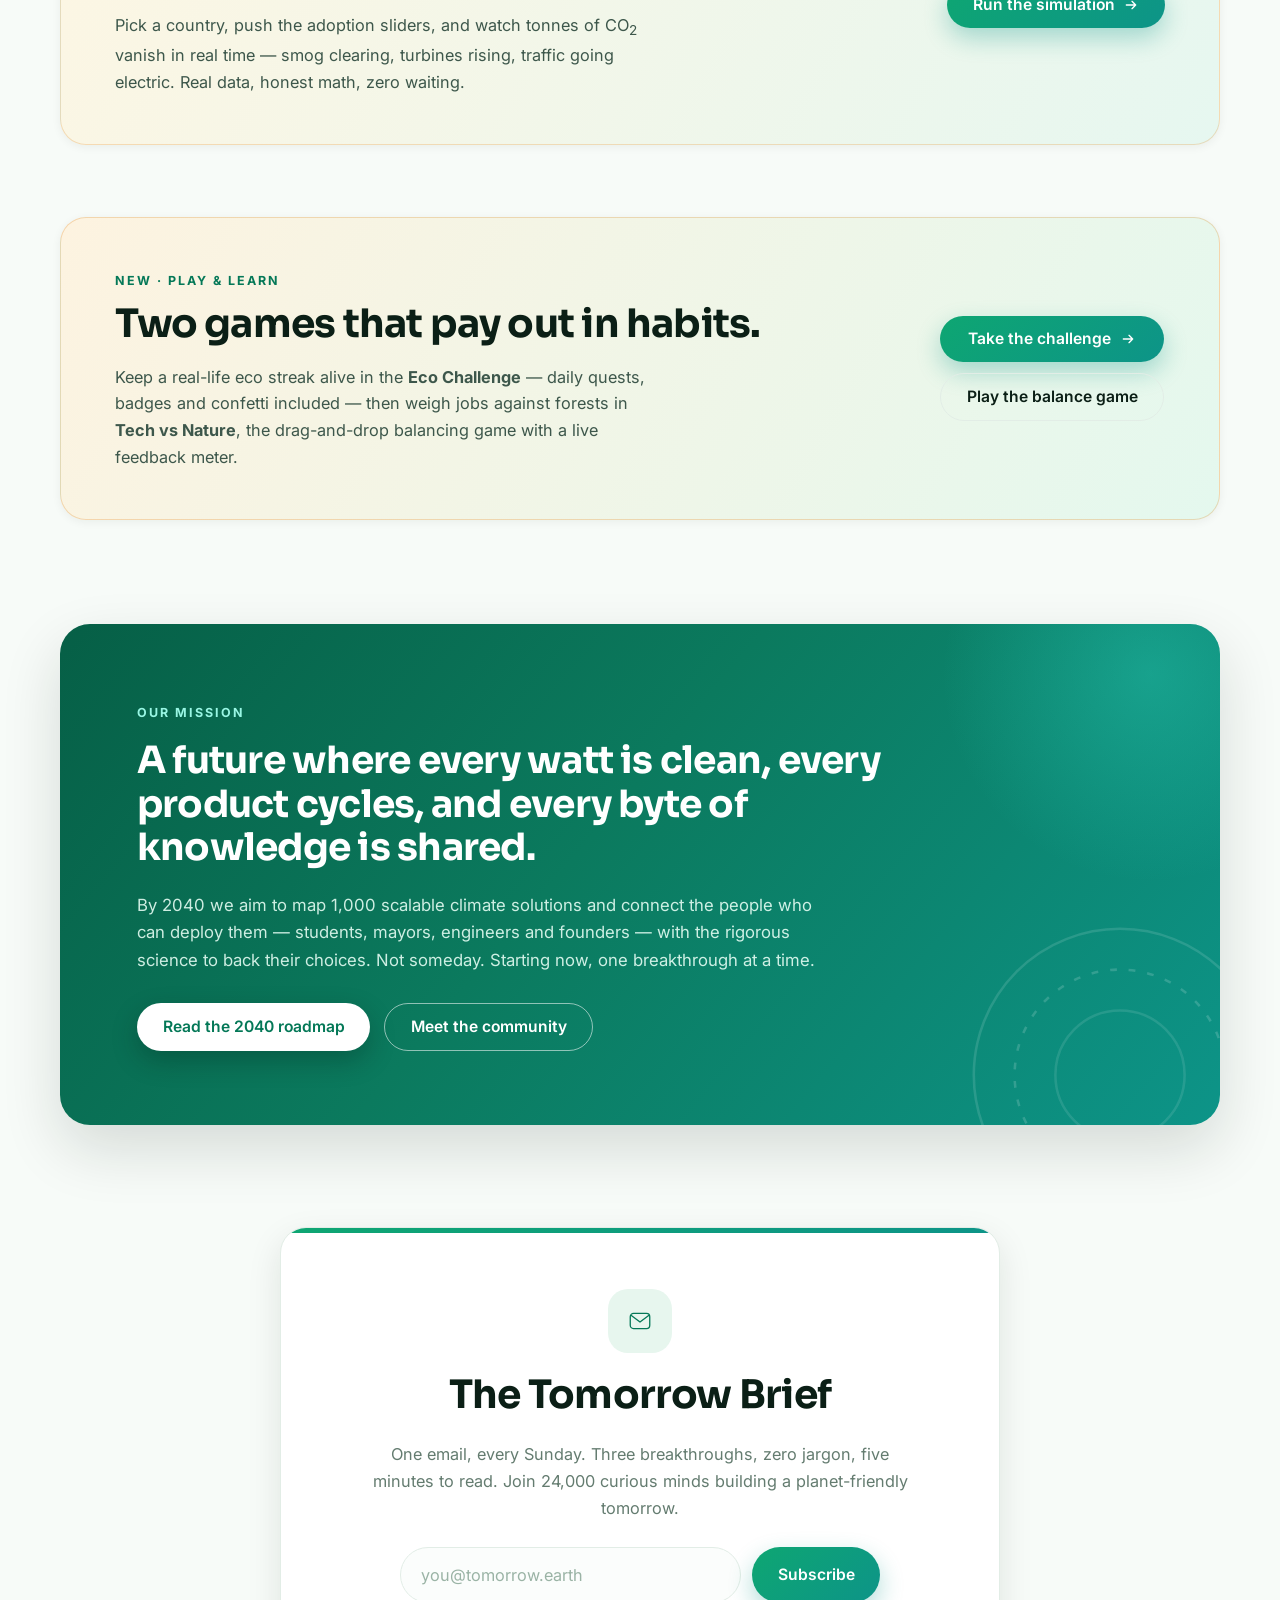
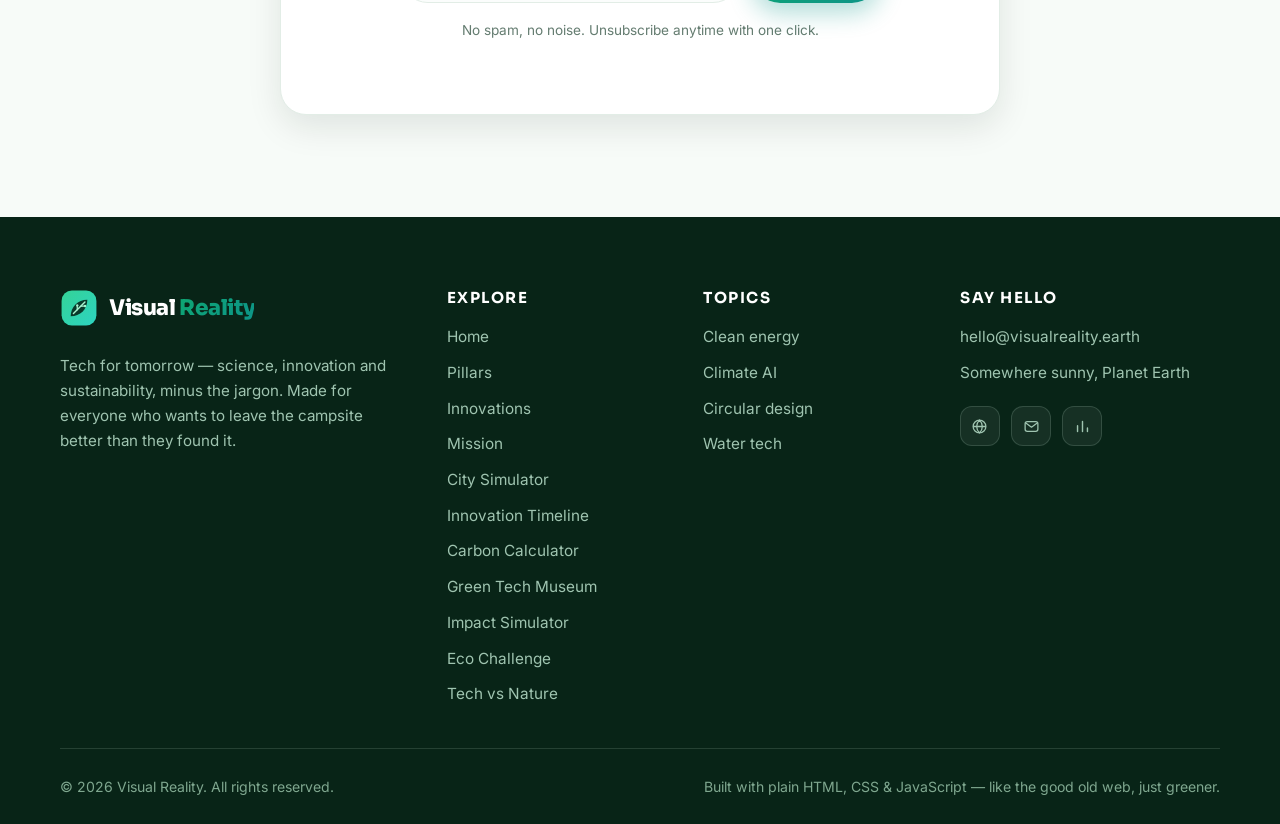
==== commit 06eda59c: "3c6d8dcf-f621-4d6d-a5a3-7cd44cc6f1d9" ====
--- a/download/visual-reality-site/index.html
+++ b/download/visual-reality-site/index.html
@@ -102,8 +102,8 @@
         </div>
 
         <!-- Animated hero illustration -->
-        <div class="hero-art reveal" style="--d:.15s" aria-hidden="true">
-          <svg class="hero-svg" viewBox="0 0 560 560" fill="none" xmlns="http://www.w3.org/2000/svg">
+        <div class="hero-art reveal" style="--d:.15s">
+          <svg class="hero-svg" viewBox="0 0 560 560" fill="none" xmlns="http://www.w3.org/2000/svg" aria-hidden="true" focusable="false">
             <defs>
               <radialGradient id="heroGlow" cx="0.5" cy="0.5" r="0.5">
                 <stop stop-color="#b8f2dc" stop-opacity="0.85"/>
@@ -194,6 +194,26 @@
               <circle cx="300" cy="70" r="3.4" opacity="0.3"/>
             </g>
           </svg>
+
+          <!-- ======= ECO WIZARD — Ecoverius (fixed in the banner, beside the Our mission button) ======= -->
+          <div class="hero-wizard" id="ecoWizard" role="button" tabindex="0"
+               aria-label="Ecoverius the eco wizard — click for spoken Earth-protection tips"
+               title="Click me for eco wisdom!">
+            <div class="wizard-bubble" id="wizardBubble" role="status">
+              <div class="bubble-head">
+                <span class="bubble-name">Ecoverius</span>
+                <button class="bubble-mute" id="wizardMute" type="button" aria-pressed="false"
+                        aria-label="Mute voice" title="Mute voice">🔊</button>
+              </div>
+              <p class="bubble-text" id="wizardText" aria-live="polite"></p>
+              <p class="bubble-hint" id="wizardHint">Click for eco tips</p>
+            </div>
+            <span class="wizard-sparkle s1" aria-hidden="true">✦</span>
+            <span class="wizard-sparkle s2" aria-hidden="true">✦</span>
+            <span class="wizard-sparkle s3" aria-hidden="true">✦</span>
+            <img class="wizard-img" src="wizard.png" alt="" width="618" height="760" loading="eager" decoding="async">
+            <span class="wizard-shadow" aria-hidden="true"></span>
+          </div>
         </div>
       </div>
     </section>
@@ -688,100 +708,6 @@
     <svg width="18" height="18" viewBox="0 0 24 24" fill="none" aria-hidden="true"><path d="M12 19V5m0 0-6 6m6-6 6 6" stroke="currentColor" stroke-width="2.2" stroke-linecap="round" stroke-linejoin="round"/></svg>
   </button>
 
-  <!-- ======= ECO WIZARD — Ecoverius ======= -->
-  <div class="eco-wizard" id="ecoWizard" role="button" tabindex="0"
-       aria-label="Ecoverius the eco wizard — click for Earth-protecting tips, spoken aloud"
-       title="Click me for eco wisdom!">
-    <!-- Speech Bubble -->
-    <div class="speech-bubble" id="speechBubble">
-      <div class="wizard-name" id="wizardName">Ecoverius</div>
-      <div class="speech-text" id="speechText" aria-live="polite"></div>
-      <div class="speech-hint" id="speechHint">Click again to stop</div>
-      <div class="speech-controls">
-        <button class="control-btn" id="gameModeBtn" title="Play the eco quiz" aria-label="Play the eco quiz">🎮</button>
-        <button class="control-btn" id="colorBtn" title="Change robe color" aria-label="Change robe color">🎨</button>
-        <button class="control-btn" id="muteBtn" title="Mute voice" aria-label="Mute voice">🔊</button>
-      </div>
-    </div>
-
-    <!-- Wizard Character -->
-    <div class="wizard-body" id="wizardBody" aria-hidden="true">
-      <div class="wizard-hat">
-        <div class="hat-star">✦</div>
-      </div>
-      <div class="wizard-face">
-        <div class="wizard-eyes">
-          <div class="eye"><div class="pupil"></div></div>
-          <div class="eye"><div class="pupil"></div></div>
-        </div>
-        <div class="wizard-mouth" id="wizardMouth"></div>
-        <div class="wizard-beard"></div>
-        <div class="wizard-blush"></div>
-      </div>
-      <div class="wizard-staff">
-        <div class="staff-orb"></div>
-      </div>
-      <div class="wizard-arm left-arm"></div>
-      <div class="wizard-arm right-arm"></div>
-    </div>
-    <div class="wizard-shadow" aria-hidden="true"></div>
-  </div>
-
-  <!-- Restore chip (shown when the wizard is dismissed) -->
-  <button class="wiz-restore" id="wizRestore" type="button"
-          aria-label="Bring back the eco wizard">🧙‍♂️</button>
-
-  <!-- Robe Color Panel -->
-  <div class="color-panel" id="colorPanel" role="dialog" aria-label="Choose wizard robe color">
-    <div class="color-title">Choose Robe Color</div>
-    <div class="color-options">
-      <div class="color-option selected" data-color="purple" role="button" tabindex="0" aria-label="Mystical Purple" style="background: linear-gradient(135deg, #667eea, #764ba2)"></div>
-      <div class="color-option" data-color="green" role="button" tabindex="0" aria-label="Nature Green" style="background: linear-gradient(135deg, #11998e, #38ef7d)"></div>
-      <div class="color-option" data-color="blue" role="button" tabindex="0" aria-label="Ocean Blue" style="background: linear-gradient(135deg, #2193b0, #6dd5ed)"></div>
-      <div class="color-option" data-color="orange" role="button" tabindex="0" aria-label="Sunset Orange" style="background: linear-gradient(135deg, #f83600, #f9d423)"></div>
-      <div class="color-option" data-color="pink" role="button" tabindex="0" aria-label="Bubblegum Pink" style="background: linear-gradient(135deg, #ee0979, #ff6a00)"></div>
-      <div class="color-option" data-color="dark" role="button" tabindex="0" aria-label="Midnight Dark" style="background: linear-gradient(135deg, #232526, #414345)"></div>
-    </div>
-    <button class="close-panel" id="closeColorPanel" aria-label="Close color panel">✕</button>
-  </div>
-
-  <!-- Eco Quiz Panel -->
-  <div class="quiz-panel" id="quizPanel" role="dialog" aria-label="Eco quiz challenge">
-    <div class="quiz-header">
-      <div class="quiz-title">🧙 Eco Quiz Challenge</div>
-      <button class="close-quiz" id="closeQuiz" aria-label="Close quiz">✕</button>
-    </div>
-    <div class="quiz-content">
-      <div class="quiz-start" id="quizStart">
-        <div class="quiz-wizard-happy">🧙‍♂️</div>
-        <div class="quiz-desc">Test your eco knowledge!<br>Answer 8 questions to earn badges!</div>
-        <button class="quiz-start-btn" id="startQuizBtn">Start Quiz</button>
-      </div>
-      <div class="quiz-game" id="quizGame" style="display: none;">
-        <div class="quiz-progress">
-          <div class="quiz-progress-bar" id="quizProgressBar"></div>
-        </div>
-        <div class="quiz-question" id="quizQuestion"></div>
-        <div class="quiz-options" id="quizOptions"></div>
-        <div class="quiz-feedback" id="quizFeedback"></div>
-      </div>
-      <div class="quiz-result" id="quizResult" style="display: none;">
-        <div class="quiz-badge" id="quizBadge"></div>
-        <div class="quiz-score" id="quizScore"></div>
-        <div class="quiz-message" id="quizMessage"></div>
-        <button class="quiz-retry-btn" id="retryQuizBtn">Play Again</button>
-      </div>
-    </div>
-  </div>
-
-  <!-- Mobile Gesture Hint -->
-  <div class="gesture-hint" id="gestureHint" aria-hidden="true">
-    <div class="gesture-item">👆 Tap to speak</div>
-    <div class="gesture-item">👈 Swipe left for quiz</div>
-    <div class="gesture-item">👉 Swipe right for colors</div>
-    <div class="gesture-item">👇 Swipe down to hide</div>
-  </div>
-
   <script src="wizard.js"></script>
   <script src="script.js"></script>
 </body>
--- a/download/visual-reality-site/wizard.css
+++ b/download/visual-reality-site/wizard.css
@@ -1,1144 +1,267 @@
 /* ============================================================
-   Visual Reality — Eco Wizard (Ecoverius)
-   Scoped styles only: no global resets, no body overrides.
-   Theme variables live on body[data-wiz-theme] so the wizard,
-   speech bubble and side panels all re-color together.
+   Visual Reality — Eco Wizard "Ecoverius" (image edition)
+   Fixed inside the hero banner: stands at the bottom-left of the
+   hero illustration, right beside the "Our mission" button row.
+   Not floating: no position:fixed, he belongs to the banner.
    ============================================================ */
 
-:root {
-  --wizard-primary: #667eea;
-  --wizard-secondary: #764ba2;
-  --wizard-hat: #4a5568;
-  --wizard-beard: #ffffff;
-  --wizard-skin: #f5d0b0;
-  --wizard-staff: #8b4513;
-  --wizard-orb: #00ff88;
-  --wizard-orb-glow: rgba(0, 255, 136, 0.6);
-  --speech-bg: #ffffff;
-  --speech-text: #2d3748;
-  --speech-border: #667eea;
-}
-
-/* Theme palettes (attribute set on <body> by wizard.js) */
-body[data-wiz-theme="purple"] {
-  --wizard-primary: #667eea; --wizard-secondary: #764ba2;
-  --wizard-hat: #4a5568;     --wizard-orb: #00ff88;
-  --wizard-orb-glow: rgba(0, 255, 136, 0.6);
-  --speech-border: #667eea;
-}
-body[data-wiz-theme="green"] {
-  --wizard-primary: #11998e; --wizard-secondary: #38ef7d;
-  --wizard-hat: #1a202c;     --wizard-orb: #ffd700;
-  --wizard-orb-glow: rgba(255, 215, 0, 0.6);
-  --speech-border: #11998e;
-}
-body[data-wiz-theme="blue"] {
-  --wizard-primary: #2193b0; --wizard-secondary: #6dd5ed;
-  --wizard-hat: #2c5282;     --wizard-orb: #ff6b6b;
-  --wizard-orb-glow: rgba(255, 107, 107, 0.6);
-  --speech-border: #2193b0;
-}
-body[data-wiz-theme="orange"] {
-  --wizard-primary: #f83600; --wizard-secondary: #f9d423;
-  --wizard-hat: #c53030;     --wizard-orb: #00d9ff;
-  --wizard-orb-glow: rgba(0, 217, 255, 0.6);
-  --speech-border: #f83600;
-}
-body[data-wiz-theme="pink"] {
-  --wizard-primary: #ee0979; --wizard-secondary: #ff6a00;
-  --wizard-hat: #702459;     --wizard-orb: #00ff88;
-  --wizard-orb-glow: rgba(0, 255, 136, 0.6);
-  --speech-border: #ee0979;
-}
-body[data-wiz-theme="dark"] {
-  --wizard-primary: #232526; --wizard-secondary: #414345;
-  --wizard-hat: #171923;     --wizard-orb: #00ff88;
-  --wizard-orb-glow: rgba(0, 255, 136, 0.8);
-  --speech-border: #4a5568;
-}
-
-/* ============================================
-   WIZARD CHARACTER
-   ============================================ */
-
-.eco-wizard {
-  position: fixed;
-  bottom: calc(30px + env(safe-area-inset-bottom, 0px));
-  right: 30px;
-  width: 140px;
-  height: 180px;
+.hero-wizard {
+  position: absolute;
+  left: -0.75rem;
+  bottom: 0.5%;
+  width: clamp(170px, 19vw, 250px);
+  z-index: 3;
   cursor: pointer;
-  z-index: 940;
+  -webkit-tap-highlight-color: transparent;
+  border-radius: 28px;
+  outline: none;
+}
+
+.hero-wizard:focus-visible {
+  outline: 3px solid rgba(13, 148, 136, 0.6);
+  outline-offset: 6px;
+}
+
+/* --- the character --- */
+.wizard-img {
+  display: block;
+  width: 100%;
+  height: auto;
+  transform-origin: 50% 94%;
+  filter: drop-shadow(0 16px 22px rgba(11, 31, 22, 0.2));
+  animation: wiz-idle 5.4s ease-in-out infinite;
+  pointer-events: none;
   user-select: none;
-  -webkit-tap-highlight-color: transparent;
-  -webkit-user-drag: none;
-  animation: wizPop 0.7s cubic-bezier(0.34, 1.56, 0.64, 1) 0.9s both,
-    float 3s ease-in-out 1.7s infinite;
-}
-
-.eco-wizard:focus-visible {
-  outline: 3px solid rgba(14, 159, 110, 0.55);
-  outline-offset: 4px;
-  border-radius: 24px;
-}
-
-@keyframes wizPop {
-  0% { opacity: 0; transform: translateY(60px) scale(0.6); }
-  100% { opacity: 1; transform: translateY(0) scale(1); }
-}
-
-@keyframes float {
-  0%, 100% { transform: translateY(0); }
-  50% { transform: translateY(-15px); }
-}
-
-/* Shadow */
+}
+
+/* gentle idle bob (he still breathes — he just doesn't float away) */
+@keyframes wiz-idle {
+  0%, 100% { transform: translateY(0) scale(1); }
+  50%      { transform: translateY(-6px) scale(1.004); }
+}
+
+/* squash & stretch on click */
+.hero-wizard.is-bounce .wizard-img {
+  animation: wiz-bounce 0.55s cubic-bezier(0.34, 1.56, 0.64, 1);
+}
+
+@keyframes wiz-bounce {
+  0%   { transform: scale(1, 1); }
+  30%  { transform: scale(1.06, 0.9) translateY(4px); }
+  60%  { transform: scale(0.96, 1.06) translateY(-8px); }
+  100% { transform: scale(1, 1) translateY(0); }
+}
+
+/* while TTS is speaking: the staff-crystal aura pulses */
+.hero-wizard.is-speaking .wizard-img {
+  animation: wiz-idle 5.4s ease-in-out infinite,
+             wiz-glow 1.15s ease-in-out infinite;
+}
+
+@keyframes wiz-glow {
+  0%, 100% { filter: drop-shadow(0 16px 22px rgba(11, 31, 22, 0.2))
+                    drop-shadow(0 0 10px rgba(16, 185, 129, 0.28)); }
+  50%      { filter: drop-shadow(0 16px 22px rgba(11, 31, 22, 0.2))
+                    drop-shadow(0 0 26px rgba(16, 185, 129, 0.62)); }
+}
+
+/* ground shadow, breathing with the bob */
 .wizard-shadow {
   position: absolute;
-  bottom: -10px;
   left: 50%;
-  width: 80px;
-  height: 20px;
-  background: radial-gradient(ellipse, rgba(0, 0, 0, 0.22), transparent 70%);
-  border-radius: 50%;
+  bottom: -6px;
+  width: 62%;
+  height: 16px;
   transform: translateX(-50%);
-  animation: shadowPulse 3s ease-in-out 1.7s infinite;
-}
-
-@keyframes shadowPulse {
-  0%, 100% { transform: translateX(-50%) scale(1); opacity: 0.3; }
-  50% { transform: translateX(-50%) scale(0.8); opacity: 0.18; }
-}
-
-/* Wizard Body */
-.wizard-body {
-  width: 90px;
-  height: 110px;
-  background: linear-gradient(135deg, var(--wizard-primary), var(--wizard-secondary));
-  border-radius: 50% 50% 50% 50% / 60% 60% 40% 40%;
-  position: relative;
-  margin: 0 auto;
-  transition: background 0.35s ease;
-  box-shadow: 0 10px 30px rgba(11, 31, 22, 0.22);
-}
-
-/* Wizard Hat */
-.wizard-hat {
-  width: 0;
-  height: 0;
-  border-left: 45px solid transparent;
-  border-right: 45px solid transparent;
-  border-bottom: 90px solid var(--wizard-hat);
-  position: absolute;
-  top: -80px;
+  background: radial-gradient(ellipse, rgba(11, 31, 22, 0.22) 0%, transparent 70%);
+  animation: wiz-shadow 5.4s ease-in-out infinite;
+  pointer-events: none;
+}
+
+@keyframes wiz-shadow {
+  0%, 100% { transform: translateX(-50%) scale(1);     opacity: 0.9; }
+  50%      { transform: translateX(-50%) scale(0.84);  opacity: 0.6; }
+}
+
+/* --- magic sparkles around staff crystal & seedling hand --- */
+.wizard-sparkle {
+  position: absolute;
+  font-size: 15px;
+  color: #10b981;
+  text-shadow: 0 0 10px rgba(16, 185, 129, 0.75);
+  animation: wiz-twinkle 2.8s ease-in-out infinite;
+  pointer-events: none;
+  user-select: none;
+}
+
+.wizard-sparkle.s1 { top: 13%; left: 4%;  animation-delay: 0s; }
+.wizard-sparkle.s2 { top: 4%;  right: 22%; color: #f5b940; text-shadow: 0 0 10px rgba(245, 185, 64, 0.75); animation-delay: 0.9s; }
+.wizard-sparkle.s3 { top: 34%; right: -4%; animation-delay: 1.7s; }
+
+@keyframes wiz-twinkle {
+  0%, 100% { opacity: 0;   transform: scale(0.4) rotate(0deg); }
+  50%      { opacity: 1;   transform: scale(1.15) rotate(24deg); }
+}
+
+/* --- speech bubble --- */
+.wizard-bubble {
+  position: absolute;
+  bottom: calc(100% + 12px);
   left: 50%;
-  transform: translateX(-50%);
-  filter: drop-shadow(0 0 15px var(--wizard-orb-glow));
-  transition: border-bottom-color 0.35s ease;
-  animation: hatWobble 4s ease-in-out infinite;
-}
-
-@keyframes hatWobble {
-  0%, 100% { transform: translateX(-50%) rotate(0deg); }
-  25% { transform: translateX(-50%) rotate(-3deg); }
-  75% { transform: translateX(-50%) rotate(3deg); }
-}
-
-.hat-star {
-  position: absolute;
-  bottom: 46px;
-  left: -9px;
-  color: var(--wizard-orb);
-  font-size: 20px;
-  line-height: 1;
-  animation: starTwinkle 2s ease-in-out infinite;
-  text-shadow: 0 0 10px var(--wizard-orb);
-}
-
-@keyframes starTwinkle {
-  0%, 100% { opacity: 1; transform: scale(1) rotate(0deg); }
-  50% { opacity: 0.55; transform: scale(0.78) rotate(18deg); }
-}
-
-/* Hat Brim */
-.wizard-hat::after {
-  content: '';
-  position: absolute;
-  bottom: -12px;
-  left: -55px;
-  width: 110px;
-  height: 18px;
-  background: var(--wizard-hat);
-  border-radius: 50%;
-  box-shadow: 0 3px 10px rgba(0, 0, 0, 0.2);
-  transition: background 0.35s ease;
-}
-
-/* Wizard Face */
-.wizard-face {
-  position: absolute;
-  top: 25px;
-  left: 50%;
-  transform: translateX(-50%);
-  width: 55px;
-  height: 45px;
-}
-
-/* Eyes — blink keyframes honour --eye-squish so expression
-   squints (happy/sleepy) aren't fought by the blink cycle */
-.wizard-eyes {
+  transform: translateX(-56%) translateY(10px) scale(0.96);
+  width: min(340px, 82vw);
+  background: #ffffff;
+  border: 1.5px solid rgba(13, 148, 136, 0.28);
+  border-radius: 16px 16px 16px 4px;
+  box-shadow: 0 18px 44px rgba(11, 31, 22, 0.16);
+  padding: 12px 15px 10px;
+  opacity: 0;
+  visibility: hidden;
+  transition: opacity 0.28s ease, transform 0.28s cubic-bezier(0.34, 1.4, 0.64, 1), visibility 0.28s;
+  z-index: 40;
+}
+
+.wizard-bubble::before {
+  content: "";
+  position: absolute;
+  top: 0;
+  left: 14px;
+  right: 14px;
+  height: 3px;
+  border-radius: 3px 3px 0 0;
+  background: linear-gradient(90deg, #10b981, #0d9488);
+}
+
+.wizard-bubble::after {
+  content: "";
+  position: absolute;
+  bottom: -7px;
+  left: 26px;
+  width: 12px;
+  height: 12px;
+  background: #ffffff;
+  border-left: 1.5px solid rgba(13, 148, 136, 0.28);
+  border-bottom: 1.5px solid rgba(13, 148, 136, 0.28);
+  transform: rotate(-45deg);
+}
+
+.wizard-bubble.show {
+  opacity: 1;
+  visibility: visible;
+  transform: translateX(-56%) translateY(0) scale(1);
+}
+
+.bubble-head {
   display: flex;
+  align-items: center;
   justify-content: space-between;
-  width: 45px;
-  margin: 0 auto;
-}
-
-.eye {
-  --eye-squish: 1;
-  width: 16px;
-  height: 16px;
-  background: white;
-  border-radius: 50%;
-  position: relative;
-  overflow: hidden;
-  box-shadow: inset 0 0 0 1.5px rgba(45, 55, 72, 0.12);
-  animation: blink 4s infinite;
-  transition: transform 0.25s ease;
-}
-
-@keyframes blink {
-  0%, 96%, 100% { transform: scaleY(var(--eye-squish)); }
-  98% { transform: scaleY(0.08); }
-}
-
-.pupil {
-  width: 8px;
-  height: 8px;
-  background: #2d3748;
-  border-radius: 50%;
-  position: absolute;
-  top: 4px;
-  left: 4px;
-  transition: transform 0.1s ease, opacity 0.2s ease;
-}
-
-/* Mouth */
-.wizard-mouth {
-  width: 20px;
-  height: 10px;
-  border: 3px solid #2d3748;
-  border-top: none;
-  border-radius: 0 0 20px 20px;
-  margin: 8px auto 0;
-  background: transparent;
-  transition: all 0.25s ease;
-}
-
-@keyframes mouthTalk {
-  0%, 100% { height: 5px; }
-  50% { height: 15px; }
-}
-
-/* Beard */
-.wizard-beard {
-  width: 45px;
-  height: 35px;
-  background: var(--wizard-beard);
-  border-radius: 0 0 50% 50%;
-  margin-top: 5px;
-  position: relative;
-  box-shadow: 0 3px 10px rgba(0, 0, 0, 0.1);
-}
-
-.wizard-beard::before,
-.wizard-beard::after {
-  content: '';
-  position: absolute;
-  background: var(--wizard-beard);
-  border-radius: 50%;
-}
-
-.wizard-beard::before {
-  width: 18px; height: 25px; left: -6px; top: -5px;
-}
-
-.wizard-beard::after {
-  width: 18px; height: 25px; right: -6px; top: -5px;
-}
-
-/* Blush */
-.wizard-blush {
-  position: absolute;
-  top: 30px;
-  left: 50%;
-  transform: translateX(-50%);
-  width: 50px;
-  height: 12px;
-  display: flex;
-  justify-content: space-between;
-  opacity: 0;
-  transition: opacity 0.3s ease;
-}
-
-.wizard-blush::before,
-.wizard-blush::after {
-  content: '';
-  width: 12px;
-  height: 8px;
-  background: #ffb6c1;
-  border-radius: 50%;
-  filter: blur(2px);
-}
-
-/* Staff */
-.wizard-staff {
-  position: absolute;
-  right: -25px;
-  top: 35px;
-  width: 10px;
-  height: 100px;
-  background: linear-gradient(to bottom, var(--wizard-staff), #654321);
-  border-radius: 5px;
-  box-shadow: 2px 2px 5px rgba(0, 0, 0, 0.2);
-}
-
-.staff-orb {
+  gap: 8px;
+  margin-bottom: 5px;
+}
+
+.bubble-name {
+  font-family: var(--font-display, "Sora", sans-serif);
+  font-weight: 700;
+  font-size: 0.95rem;
+  color: #0b7a5c;
+  letter-spacing: 0.02em;
+}
+
+.bubble-mute {
   width: 30px;
   height: 30px;
-  background: radial-gradient(circle at 30% 30%, #fff, var(--wizard-orb));
-  border-radius: 50%;
-  position: absolute;
-  top: -18px;
-  left: 50%;
-  transform: translateX(-50%);
-  box-shadow:
-    0 0 20px var(--wizard-orb),
-    0 0 40px var(--wizard-orb-glow),
-    0 0 60px var(--wizard-orb-glow);
-  animation: orbPulse 2s ease-in-out infinite;
-}
-
-@keyframes orbPulse {
-  0%, 100% {
-    box-shadow: 0 0 20px var(--wizard-orb), 0 0 40px var(--wizard-orb-glow);
-    transform: translateX(-50%) scale(1);
-  }
-  50% {
-    box-shadow: 0 0 30px var(--wizard-orb), 0 0 60px var(--wizard-orb-glow),
-      0 0 80px var(--wizard-orb-glow);
-    transform: translateX(-50%) scale(1.1);
-  }
-}
-
-/* Arms */
-.wizard-arm {
-  position: absolute;
-  width: 15px;
-  height: 40px;
-  background: linear-gradient(to bottom, var(--wizard-primary), var(--wizard-secondary));
-  border-radius: 10px;
-  top: 50px;
-  transition: all 0.3s ease;
-}
-
-.left-arm {
-  left: -10px;
-  transform-origin: top center;
-  transform: rotate(20deg);
-}
-
-.right-arm {
-  right: -10px;
-  transform-origin: top center;
-  transform: rotate(-20deg);
-}
-
-/* ============================================
-   EXPRESSIONS
-   ============================================ */
-
-.eco-wizard.happy .wizard-mouth {
-  width: 25px; height: 15px;
-  border-radius: 0 0 25px 25px;
-  background: #2d3748;
-}
-.eco-wizard.happy .wizard-blush { opacity: 1; }
-.eco-wizard.happy .eye { --eye-squish: 0.7; }
-
-.eco-wizard.excited .wizard-mouth {
-  width: 20px; height: 20px;
-  border-radius: 50%;
-  background: #2d3748;
-  border: none;
-}
-.eco-wizard.excited .wizard-eyes { transform: scale(1.1); }
-.eco-wizard.excited .wizard-body { animation: excitedBounce 0.5s ease-in-out; }
-
-@keyframes excitedBounce {
-  0%, 100% { transform: scale(1); }
-  50% { transform: scale(1.1); }
-}
-
-.eco-wizard.thinking .wizard-mouth {
-  width: 15px; height: 5px;
-  border-radius: 5px;
-  background: #2d3748;
-  border: none;
-}
-.eco-wizard.thinking .pupil { animation: lookAround 2s ease-in-out infinite; }
-.eco-wizard.thinking .right-arm { transform: rotate(-90deg); top: 30px; }
-
-@keyframes lookAround {
-  0%, 100% { transform: translate(0, 0); }
-  25% { transform: translate(3px, -2px); }
-  75% { transform: translate(-3px, 2px); }
-}
-
-.eco-wizard.surprised .wizard-mouth {
-  width: 15px; height: 15px;
-  border-radius: 50%;
-  background: #2d3748;
-  border: none;
-}
-.eco-wizard.surprised .eye { transform: scale(1.3); }
-.eco-wizard.surprised .wizard-body { animation: surprisedShake 0.3s ease-in-out; }
-
-@keyframes surprisedShake {
-  0%, 100% { transform: rotate(0deg); }
-  25% { transform: rotate(-5deg); }
-  75% { transform: rotate(5deg); }
-}
-
-.eco-wizard.sleepy .eye {
-  --eye-squish: 0.3;
-  animation: none;
-  transform: scaleY(0.3);
-}
-.eco-wizard.sleepy .wizard-mouth {
-  width: 15px; height: 8px;
-  border-radius: 0 0 15px 15px;
-}
-.eco-wizard.sleepy .wizard-body { animation: sleepySway 4s ease-in-out infinite; }
-
-@keyframes sleepySway {
-  0%, 100% { transform: rotate(0deg); }
-  50% { transform: rotate(3deg); }
-}
-
-.eco-wizard.love .eye {
-  background: transparent;
-  box-shadow: none;
-  animation: none;
-}
-.eco-wizard.love .pupil { opacity: 0; }
-.eco-wizard.love .eye::before,
-.eco-wizard.love .eye::after {
-  content: '';
-  position: absolute;
-  width: 10px;
-  height: 10px;
-  background: #ff6b6b;
-  border-radius: 50%;
-  top: 3px;
-}
-.eco-wizard.love .eye::before {
-  left: 1px;
-  transform: rotate(-45deg);
-  border-radius: 50% 50% 0 50%;
-}
-.eco-wizard.love .eye::after {
-  right: 1px;
-  transform: rotate(45deg);
-  border-radius: 50% 50% 50% 0;
-}
-.eco-wizard.love .wizard-blush { opacity: 1; }
-.eco-wizard.love .wizard-mouth {
-  width: 20px; height: 12px;
-  border-radius: 0 0 20px 20px;
-  background: #ff6b6b;
-  border: none;
-}
-
-.eco-wizard.wink .eye:first-child {
-  transform: scaleY(0.12);
-  animation: none;
-}
-.eco-wizard.wink .wizard-mouth {
-  width: 20px; height: 10px;
-  border-radius: 0 0 20px 20px;
-  background: #2d3748;
-  border: none;
-  transform: rotate(-5deg);
-}
-
-.eco-wizard.angry .wizard-mouth {
-  width: 20px; height: 8px;
-  border: 3px solid #2d3748;
-  border-bottom: none;
-  border-radius: 20px 20px 0 0;
-  margin-top: 12px;
-}
-.eco-wizard.angry .wizard-eyes { transform: rotate(-5deg); }
-
-/* ============================================
-   SPEECH BUBBLE
-   ============================================ */
-
-.speech-bubble {
-  position: absolute;
-  bottom: 195px;
-  right: -20px;
-  width: 280px;
-  background: var(--speech-bg);
-  border-radius: 20px;
-  padding: 18px 20px 16px;
-  box-shadow:
-    0 10px 40px rgba(11, 31, 22, 0.18),
-    0 0 0 3px var(--speech-border);
-  opacity: 0;
-  transform: scale(0) translateY(20px);
-  transform-origin: bottom right;
-  transition: all 0.4s cubic-bezier(0.68, -0.55, 0.265, 1.55);
-  pointer-events: none;
-}
-
-.speech-bubble.active {
-  opacity: 1;
-  transform: scale(1) translateY(0);
-  pointer-events: all;
-}
-
-.speech-bubble::after {
-  content: '';
-  position: absolute;
-  bottom: -15px;
-  right: 50px;
-  border-left: 18px solid transparent;
-  border-right: 18px solid transparent;
-  border-top: 18px solid var(--speech-bg);
-}
-
-.speech-bubble::before {
-  content: '';
-  position: absolute;
-  bottom: -20px;
-  right: 48px;
-  border-left: 20px solid transparent;
-  border-right: 20px solid transparent;
-  border-top: 20px solid var(--speech-border);
-  z-index: -1;
-}
-
-.wizard-name {
-  font-weight: 700;
-  color: var(--wizard-primary);
-  font-size: 1rem;
-  margin-bottom: 8px;
-  display: flex;
-  align-items: center;
-  gap: 6px;
-}
-
-.wizard-name::before {
-  content: '🧙‍♂️';
-  font-size: 1.15rem;
-}
-
-.speech-text {
-  color: var(--speech-text);
-  line-height: 1.6;
-  font-size: 0.95rem;
-  min-height: 50px;
-}
-
-.speech-hint {
-  font-size: 0.7rem;
-  color: #a0aec0;
-  margin-top: 10px;
-  font-style: italic;
-}
-
-/* Speech Controls */
-.speech-controls {
-  display: flex;
-  gap: 8px;
-  margin-top: 12px;
-  padding-top: 12px;
-  border-top: 1px solid #e2e8f0;
-}
-
-.control-btn {
-  width: 36px;
-  height: 36px;
+  flex: none;
+  display: grid;
+  place-items: center;
+  font-size: 14px;
   border: none;
   border-radius: 50%;
-  background: #f7fafc;
+  background: rgba(16, 185, 129, 0.12);
   cursor: pointer;
-  font-size: 1.1rem;
-  display: flex;
-  align-items: center;
-  justify-content: center;
-  transition: all 0.2s ease;
-  box-shadow: 0 2px 5px rgba(0, 0, 0, 0.1);
-}
-
-.control-btn:hover {
-  transform: scale(1.12);
-  background: var(--wizard-primary);
-}
-
-.control-btn:active { transform: scale(0.95); }
-
-/* ============================================
-   COLOR PANEL
-   ============================================ */
-
-.color-panel {
-  position: fixed;
-  bottom: 230px;
-  right: 30px;
-  width: 224px;
-  background: #fff;
-  border-radius: 20px;
-  padding: 20px;
-  box-shadow: 0 20px 60px rgba(11, 31, 22, 0.22);
-  opacity: 0;
-  transform: translateY(20px) scale(0.9);
-  pointer-events: none;
-  transition: all 0.3s ease;
-  z-index: 950;
-}
-
-.color-panel.active {
-  opacity: 1;
-  transform: translateY(0) scale(1);
-  pointer-events: all;
-}
-
-.color-title {
-  font-weight: 700;
-  color: #2d3748;
-  margin-bottom: 15px;
-  text-align: center;
-}
-
-.color-options {
-  display: grid;
-  grid-template-columns: repeat(3, 1fr);
-  gap: 10px;
-  justify-items: center;
-}
-
-.color-option {
-  width: 50px;
-  height: 50px;
-  border-radius: 50%;
-  cursor: pointer;
-  transition: all 0.2s ease;
-  border: 3px solid transparent;
-  box-shadow: 0 4px 10px rgba(0, 0, 0, 0.15);
-}
-
-.color-option:hover {
-  transform: scale(1.15);
-  border-color: #fff;
-  box-shadow: 0 6px 20px rgba(0, 0, 0, 0.25);
-}
-
-.color-option.selected {
-  border-color: #2d3748;
-  transform: scale(1.1);
-}
-
-.close-panel {
-  position: absolute;
-  top: 10px;
-  right: 10px;
-  width: 28px;
-  height: 28px;
-  border: none;
-  border-radius: 50%;
-  background: #e2e8f0;
-  cursor: pointer;
-  font-size: 0.85rem;
-  display: flex;
-  align-items: center;
-  justify-content: center;
-  transition: all 0.2s ease;
-}
-
-.close-panel:hover {
-  background: #cbd5e0;
-  transform: rotate(90deg);
-}
-
-/* ============================================
-   QUIZ PANEL
-   ============================================ */
-
-.quiz-panel {
-  position: fixed;
-  bottom: 230px;
-  right: 30px;
-  width: 330px;
-  background: #fff;
-  border-radius: 20px;
-  box-shadow: 0 20px 60px rgba(11, 31, 22, 0.22);
-  opacity: 0;
-  transform: translateY(20px) scale(0.9);
-  pointer-events: none;
-  transition: all 0.3s ease;
-  z-index: 950;
-  overflow: hidden;
-}
-
-.quiz-panel.active {
-  opacity: 1;
-  transform: translateY(0) scale(1);
-  pointer-events: all;
-}
-
-.quiz-header {
-  background: linear-gradient(135deg, var(--wizard-primary), var(--wizard-secondary));
-  padding: 15px 20px;
-  display: flex;
-  justify-content: space-between;
-  align-items: center;
-}
-
-.quiz-title {
-  color: #fff;
-  font-weight: 700;
-  font-size: 1.05rem;
-}
-
-.close-quiz {
-  width: 30px;
-  height: 30px;
-  border: none;
-  border-radius: 50%;
-  background: rgba(255, 255, 255, 0.2);
-  color: #fff;
-  cursor: pointer;
-  font-size: 0.9rem;
-  display: flex;
-  align-items: center;
-  justify-content: center;
-  transition: all 0.2s ease;
-}
-
-.close-quiz:hover {
-  background: rgba(255, 255, 255, 0.32);
-  transform: rotate(90deg);
-}
-
-.quiz-content { padding: 20px; }
-
-/* Quiz Start Screen */
-.quiz-start { text-align: center; padding: 14px 0 8px; }
-
-.quiz-wizard-happy {
-  font-size: 3.6rem;
-  margin-bottom: 12px;
-  animation: bounce 1.2s ease-in-out infinite;
-}
-
-@keyframes bounce {
-  0%, 100% { transform: translateY(0); }
-  50% { transform: translateY(-10px); }
-}
-
-.quiz-desc {
-  color: #4a5568;
-  line-height: 1.6;
-  margin-bottom: 18px;
-}
-
-.quiz-start-btn {
-  background: linear-gradient(135deg, var(--wizard-primary), var(--wizard-secondary));
-  color: #fff;
-  border: none;
-  padding: 12px 30px;
-  border-radius: 25px;
-  font-size: 1rem;
-  font-weight: 700;
-  cursor: pointer;
-  transition: all 0.3s ease;
-  box-shadow: 0 4px 15px rgba(102, 126, 234, 0.4);
-}
-
-.quiz-start-btn:hover {
-  transform: translateY(-2px);
-  box-shadow: 0 6px 20px rgba(102, 126, 234, 0.5);
-}
-
-/* Quiz Game Screen */
-.quiz-progress {
-  height: 8px;
-  background: #e2e8f0;
-  border-radius: 10px;
-  margin-bottom: 18px;
-  overflow: hidden;
-}
-
-.quiz-progress-bar {
-  height: 100%;
-  width: 0%;
-  background: linear-gradient(90deg, var(--wizard-primary), var(--wizard-orb));
-  border-radius: 10px;
-  transition: width 0.5s ease;
-}
-
-.quiz-question {
-  font-size: 1.05rem;
-  font-weight: 600;
-  color: #2d3748;
-  margin-bottom: 16px;
-  line-height: 1.5;
-}
-
-.quiz-options {
-  display: flex;
-  flex-direction: column;
-  gap: 10px;
-}
-
-.quiz-option {
-  padding: 11px 14px;
-  background: #f7fafc;
-  border: 2px solid #e2e8f0;
-  border-radius: 12px;
-  cursor: pointer;
-  transition: all 0.2s ease;
-  font-size: 0.93rem;
-  color: #4a5568;
-}
-
-.quiz-option:hover {
-  background: #edf2f7;
-  border-color: var(--wizard-primary);
-  transform: translateX(5px);
-}
-
-.quiz-option.correct {
-  background: #c6f6d5;
-  border-color: #38a169;
-  color: #22543d;
-}
-
-.quiz-option.wrong {
-  background: #fed7d7;
-  border-color: #e53e3e;
-  color: #742a2a;
-}
-
-.quiz-option.disabled {
-  pointer-events: none;
-  opacity: 0.75;
-}
-
-.quiz-feedback {
-  margin-top: 14px;
-  padding: 12px;
-  border-radius: 10px;
-  text-align: center;
-  font-weight: 600;
-  font-size: 0.9rem;
-  display: none;
-}
-
-.quiz-feedback.show {
-  display: block;
-  animation: wizFadeIn 0.3s ease;
-}
-
-.quiz-feedback.correct { background: #c6f6d5; color: #22543d; }
-.quiz-feedback.wrong { background: #fed7d7; color: #742a2a; }
-
-@keyframes wizFadeIn {
-  from { opacity: 0; transform: translateY(-10px); }
-  to { opacity: 1; transform: translateY(0); }
-}
-
-/* Quiz Result Screen */
-.quiz-result { text-align: center; padding: 14px 0 6px; }
-
-.quiz-badge {
-  font-size: 3.8rem;
-  margin-bottom: 12px;
-  animation: badgeReveal 0.5s cubic-bezier(0.34, 1.56, 0.64, 1);
-}
-
-@keyframes badgeReveal {
-  0% { transform: scale(0) rotate(-180deg); }
-  100% { transform: scale(1) rotate(0deg); }
-}
-
-.quiz-score {
-  font-size: 1.5rem;
-  font-weight: 700;
-  color: var(--wizard-primary);
-  margin-bottom: 8px;
-}
-
-.quiz-message {
-  color: #4a5568;
-  line-height: 1.6;
-  margin-bottom: 18px;
-  font-size: 0.94rem;
-}
-
-.quiz-retry-btn {
-  background: linear-gradient(135deg, var(--wizard-primary), var(--wizard-secondary));
-  color: #fff;
-  border: none;
-  padding: 10px 25px;
-  border-radius: 20px;
-  font-size: 0.95rem;
-  font-weight: 700;
-  cursor: pointer;
-  transition: all 0.3s ease;
-}
-
-.quiz-retry-btn:hover {
-  transform: translateY(-2px);
-  box-shadow: 0 4px 15px rgba(102, 126, 234, 0.4);
-}
-
-/* ============================================
-   GESTURE HINT · TOAST · RESTORE CHIP
-   ============================================ */
-
-.gesture-hint {
-  position: fixed;
-  bottom: calc(26px + env(safe-area-inset-bottom, 0px));
-  right: 195px;
-  background: rgba(11, 31, 22, 0.88);
-  color: #fff;
-  padding: 14px 18px;
-  border-radius: 15px;
-  font-size: 0.85rem;
-  opacity: 0;
-  transform: translateX(20px);
-  pointer-events: none;
-  transition: all 0.3s ease;
-  z-index: 930;
-  max-width: 220px;
-}
-
-.gesture-hint.show {
-  opacity: 1;
-  transform: translateX(0);
-}
-
-.gesture-item {
-  padding: 4px 0;
-  display: flex;
-  align-items: center;
-  gap: 8px;
-}
-
-/* Floating feedback toast (theme changes, mute, gestures…) */
-.wiz-toast {
-  position: fixed;
-  bottom: 215px;
-  right: 30px;
-  background: rgba(11, 31, 22, 0.9);
-  color: #fff;
-  padding: 10px 20px;
-  border-radius: 999px;
-  font-size: 0.9rem;
-  z-index: 970;
-  pointer-events: none;
-  animation: wizToast 2.2s ease forwards;
-}
-
-@keyframes wizToast {
-  0% { opacity: 0; transform: translateY(14px) scale(0.9); }
-  12%, 80% { opacity: 1; transform: translateY(0) scale(1); }
-  100% { opacity: 0; transform: translateY(-8px) scale(0.95); }
-}
-
-/* Restore chip — appears when the wizard has been dismissed,
-   so touch users can always bring him back */
-.wiz-restore {
-  position: fixed;
-  bottom: calc(34px + env(safe-area-inset-bottom, 0px));
-  right: 34px;
-  width: 56px;
-  height: 56px;
-  border: none;
-  border-radius: 50%;
-  background: linear-gradient(135deg, var(--wizard-primary), var(--wizard-secondary));
-  color: #fff;
-  font-size: 1.5rem;
-  cursor: pointer;
-  z-index: 935;
-  box-shadow: 0 10px 26px rgba(11, 31, 22, 0.3);
-  opacity: 0;
-  visibility: hidden;
-  transform: scale(0.5);
-  transition: all 0.35s cubic-bezier(0.34, 1.56, 0.64, 1);
-}
-
-.wiz-restore.show {
-  opacity: 1;
-  visibility: visible;
-  transform: scale(1);
-  animation: restorePulse 2.4s ease-in-out infinite;
-}
-
-@keyframes restorePulse {
-  0%, 100% { box-shadow: 0 10px 26px rgba(11, 31, 22, 0.3), 0 0 0 0 rgba(102, 126, 234, 0.45); }
-  50% { box-shadow: 0 10px 26px rgba(11, 31, 22, 0.3), 0 0 0 12px rgba(102, 126, 234, 0); }
-}
-
-/* Sparkle particles (positioned by JS) */
-.sparkle {
-  position: fixed;
-  width: 10px;
-  height: 10px;
-  background: var(--wizard-orb, #00ff88);
-  border-radius: 50%;
-  pointer-events: none;
-  z-index: 960;
-  box-shadow: 0 0 10px var(--wizard-orb, #00ff88);
-}
-
-/* Hidden state */
-.eco-wizard.wizard-hidden {
-  transform: translateY(220px) !important;
-  opacity: 0;
-  pointer-events: none !important;
-}
-
-/* Keep the back-to-top clear of the wizard (homepage only) */
-body.has-wizard .to-top { right: 12.4rem; }
-
-/* ============================================
-   RESPONSIVE
-   ============================================ */
-
-@media (max-width: 768px) {
-  .eco-wizard {
-    width: 100px;
-    height: 130px;
-    bottom: calc(20px + env(safe-area-inset-bottom, 0px));
-    right: 20px;
-  }
-
-  .wizard-body { width: 70px; height: 85px; }
-
-  .wizard-hat {
-    border-left: 35px solid transparent;
-    border-right: 35px solid transparent;
-    border-bottom: 70px solid var(--wizard-hat);
-    top: -60px;
-  }
-
-  .wizard-hat::after { left: -45px; width: 90px; }
-  .hat-star { bottom: 38px; font-size: 16px; }
-
-  .wizard-face { top: 18px; }
-  .wizard-arm { height: 32px; top: 38px; }
-  .wizard-staff { height: 78px; top: 26px; right: -20px; }
-
-  .speech-bubble {
-    width: 244px;
-    right: -10px;
-    bottom: 140px;
-    padding: 14px 16px 13px;
-  }
-
-  .color-panel,
-  .quiz-panel {
-    right: 16px;
-    bottom: 165px;
-  }
-  .color-panel { width: 224px; }
-  .quiz-panel { width: min(320px, calc(100vw - 2rem)); }
-
-  .gesture-hint { right: 140px; bottom: 16px; font-size: 0.75rem; }
-
-  body.has-wizard .to-top { right: 9.2rem; }
-}
-
-@media (max-width: 480px) {
-  .eco-wizard {
-    width: 82px;
-    height: 108px;
-    right: 14px;
-  }
-
-  .wizard-body { width: 58px; height: 70px; }
-
-  .wizard-hat {
-    border-left: 29px solid transparent;
-    border-right: 29px solid transparent;
-    border-bottom: 58px solid var(--wizard-hat);
-    top: -50px;
-  }
-  .wizard-hat::after { left: -38px; width: 76px; height: 15px; bottom: -10px; }
-  .hat-star { bottom: 32px; font-size: 13px; }
-
-  .wizard-face { top: 14px; width: 48px; height: 40px; }
-  .wizard-eyes { width: 40px; }
-  .eye { width: 13px; height: 13px; }
-  .pupil { width: 7px; height: 7px; top: 3px; left: 3px; }
-  .wizard-mouth { width: 16px; height: 8px; margin-top: 6px; }
-  .wizard-beard { width: 38px; height: 28px; margin-top: 4px; }
-  .wizard-beard::before, .wizard-beard::after { width: 15px; height: 20px; }
-  .wizard-blush { top: 24px; width: 44px; }
-  .wizard-staff { width: 8px; height: 62px; top: 20px; right: -16px; }
-  .staff-orb { width: 24px; height: 24px; top: -14px; }
-  .wizard-arm { width: 12px; height: 26px; top: 30px; }
-
-  .speech-bubble {
-    width: min(230px, calc(100vw - 3rem));
-    right: -6px;
-    bottom: 116px;
-  }
-
-  .color-panel,
-  .quiz-panel { bottom: 140px; right: 12px; }
-  .color-panel { width: min(210px, calc(100vw - 2.4rem)); }
-  .quiz-panel { width: min(320px, calc(100vw - 1.6rem)); }
-
-  .speech-controls { gap: 6px; }
-  .control-btn { width: 32px; height: 32px; font-size: 1rem; }
-
-  .wiz-toast { right: 14px; bottom: 170px; max-width: calc(100vw - 2rem); }
-  .wiz-restore { width: 48px; height: 48px; font-size: 1.3rem; right: 18px; }
-
-  body.has-wizard .to-top { right: 7.4rem; }
-}
-
-/* ============================================
-   REDUCED MOTION
-   ============================================ */
-
+  transition: background 0.2s ease, transform 0.2s ease;
+}
+
+.bubble-mute:hover { background: rgba(16, 185, 129, 0.24); transform: scale(1.08); }
+
+.bubble-mute[aria-pressed="true"] { opacity: 0.55; filter: grayscale(1); }
+
+.bubble-text {
+  font-size: 0.92rem;
+  line-height: 1.55;
+  color: #23423a;
+  min-height: 4.6em;
+  overflow-wrap: break-word;
+}
+
+.bubble-text.typing::after {
+  content: "▍";
+  color: #0d9488;
+  animation: wiz-caret 0.8s steps(1) infinite;
+}
+
+@keyframes wiz-caret {
+  0%, 100% { opacity: 1; }
+  50%      { opacity: 0; }
+}
+
+.bubble-hint {
+  margin-top: 5px;
+  font-size: 0.76rem;
+  color: #64807a;
+}
+
+/* --- responsive --- */
+@media (max-width: 1180px) and (min-width: 1025px) {
+  .hero-wizard { width: 185px; left: -0.5rem; }
+  .wizard-bubble { width: 300px; }
+}
+
+/* hero collapses to one column — wizard stands centered under the art */
+@media (max-width: 1024px) {
+  .hero-wizard {
+    position: relative;
+    left: auto;
+    bottom: auto;
+    width: 168px;
+    margin: 0.4rem auto 0;
+  }
+
+  .wizard-bubble {
+    left: 50%;
+    transform: translateX(-50%) translateY(10px) scale(0.96);
+  }
+
+  .wizard-bubble.show {
+    transform: translateX(-50%) translateY(0) scale(1);
+  }
+}
+
+@media (max-width: 560px) {
+  .hero-wizard { width: 132px; }
+  .wizard-bubble { width: min(300px, 88vw); }
+  .bubble-text { font-size: 0.86rem; min-height: 5em; }
+  .wizard-sparkle { font-size: 12px; }
+}
+
+/* --- reduced motion: a calm, still wizard --- */
 @media (prefers-reduced-motion: reduce) {
-  .eco-wizard,
-  .wizard-hat,
-  .staff-orb,
-  .eye,
-  .wizard-body,
-  .hat-star,
+  .wizard-img,
   .wizard-shadow,
-  .quiz-wizard-happy,
-  .wiz-restore.show {
+  .wizard-sparkle,
+  .hero-wizard.is-speaking .wizard-img {
     animation: none !important;
   }
 
-  .eco-wizard { opacity: 1; }
-
-  .speech-bubble,
-  .color-panel,
-  .quiz-panel,
-  .gesture-hint,
-  .wiz-restore {
-    transition: opacity 0.25s ease;
-  }
-
-  .wiz-toast { animation-duration: 0.01s; }
-}
+  .wizard-bubble,
+  .wizard-bubble.show {
+    transition: opacity 0.2s ease;
+    transform: translateX(-56%) translateY(0) scale(1);
+  }
+
+  @media (max-width: 1024px) {
+    .wizard-bubble,
+    .wizard-bubble.show {
+      transform: translateX(-50%) translateY(0) scale(1);
+    }
+  }
+}
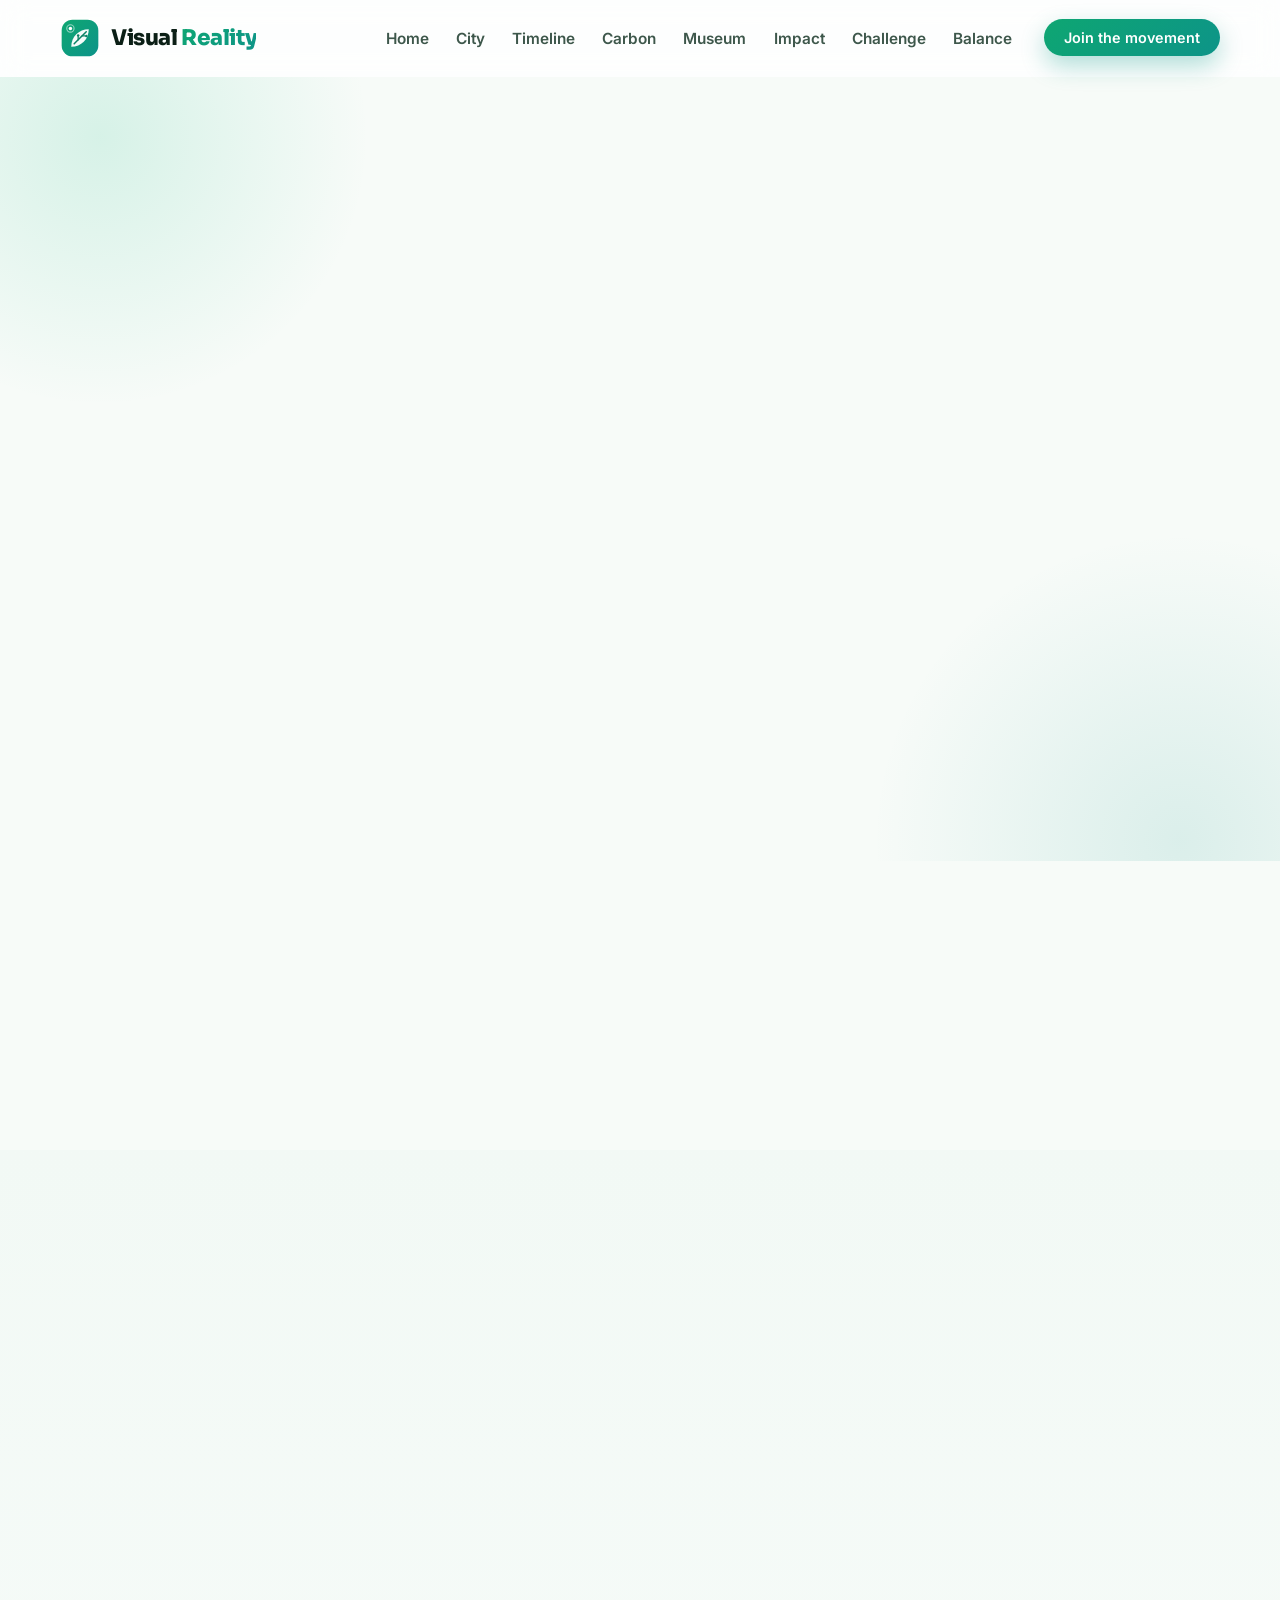
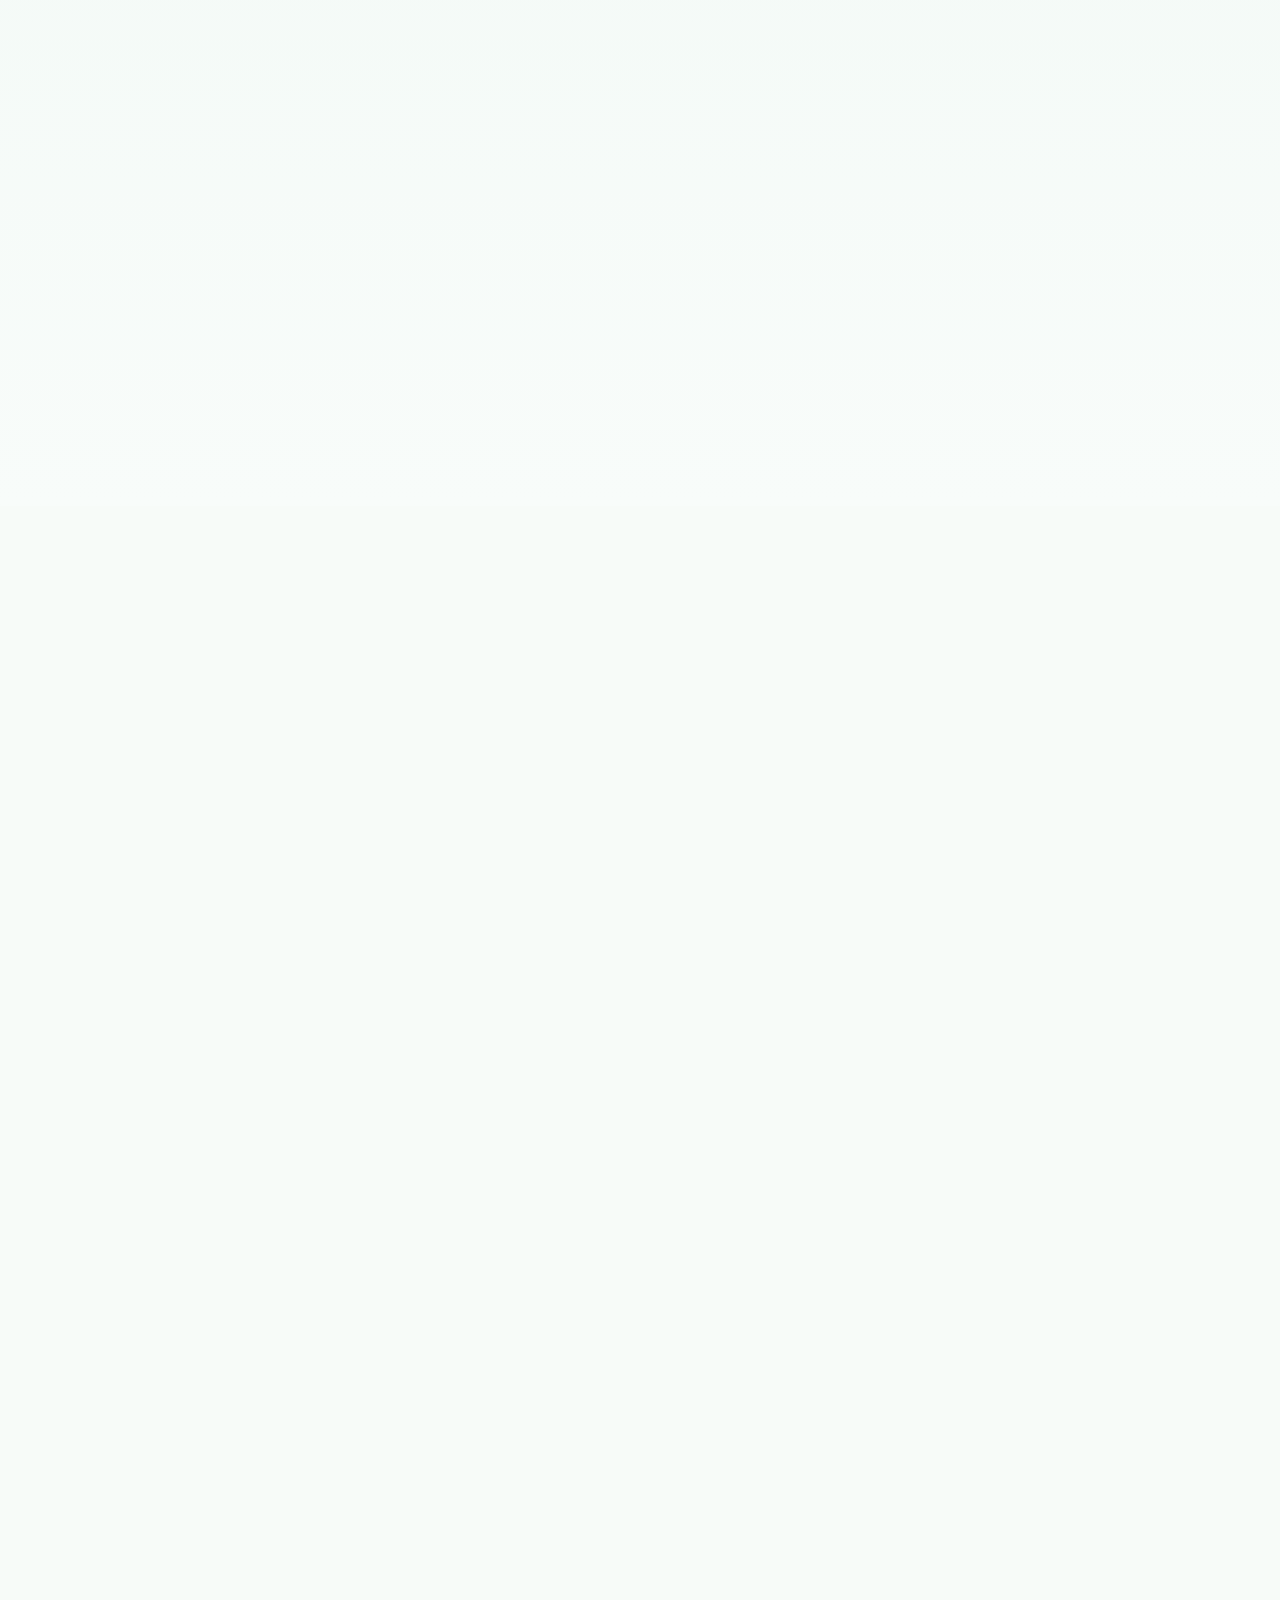
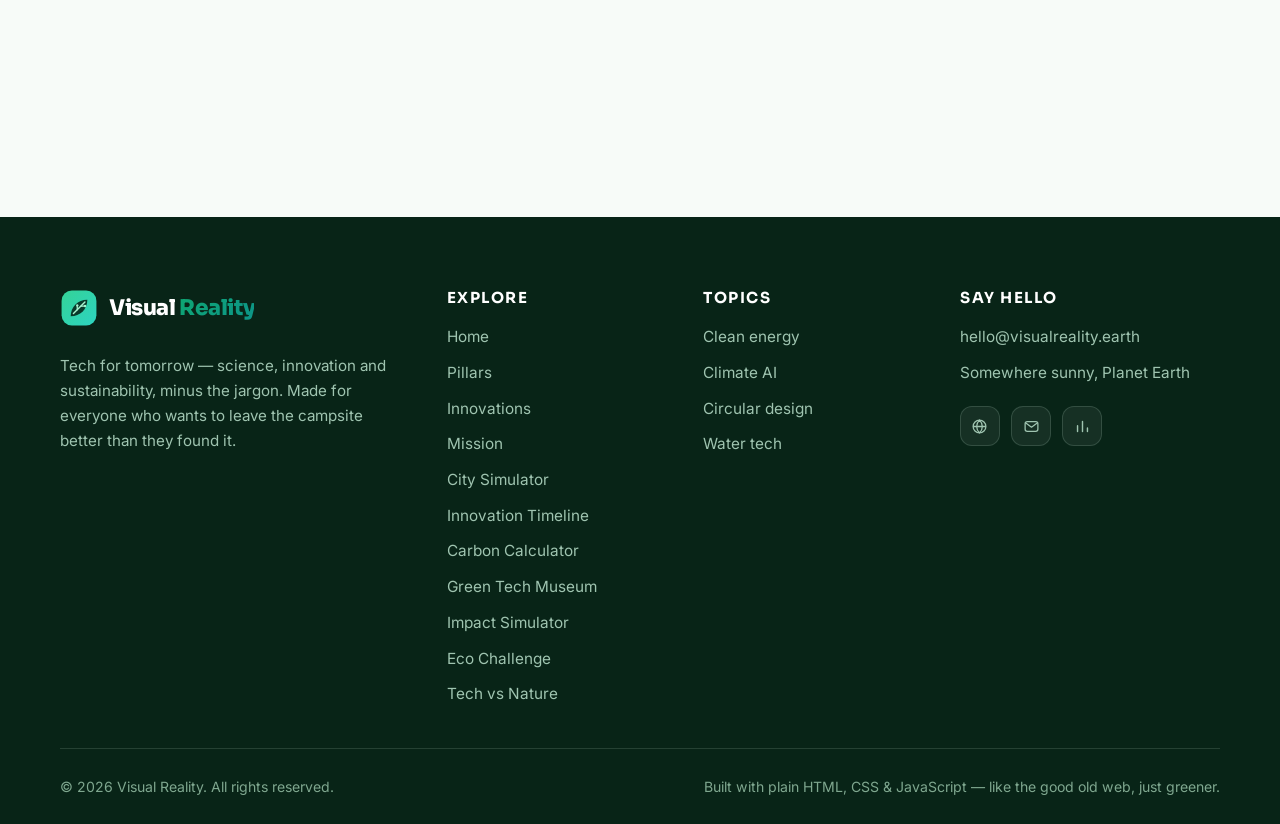
==== commit bcff4a92: "d497125a-ee71-4902-a60f-f120635a9fa2" ====
--- a/download/visual-reality-site/index.html
+++ b/download/visual-reality-site/index.html
@@ -4,6 +4,17 @@
   <meta charset="UTF-8" />
   <meta name="viewport" content="width=device-width, initial-scale=1.0" />
   <title>Visual Reality — Tech for Tomorrow | Science, Innovation &amp; Sustainability</title>
+  <script>
+    /* Activates the cinematic intro before first paint (JS + motion-ok only).
+       No-JS visitors and reduced-motion users never see the overlay. */
+    (function () {
+      try {
+        if (!window.matchMedia("(prefers-reduced-motion: reduce)").matches) {
+          document.documentElement.classList.add("will-intro");
+        }
+      } catch (e) {}
+    })();
+  </script>
   <meta name="description" content="Visual Reality spotlights the breakthroughs in clean energy, climate-smart AI and circular design where science, innovation and sustainability meet. Tech for tomorrow — without costing the Earth." />
   <link rel="icon" href="data:image/svg+xml,%3Csvg xmlns='http://www.w3.org/2000/svg' viewBox='0 0 48 48'%3E%3Cdefs%3E%3ClinearGradient id='g' x1='4' y1='4' x2='44' y2='44' gradientUnits='userSpaceOnUse'%3E%3Cstop stop-color='%230ea672'/%3E%3Cstop offset='1' stop-color='%230d9488'/%3E%3C/linearGradient%3E%3C/defs%3E%3Crect x='2' y='2' width='44' height='44' rx='13' fill='url(%23g)'/%3E%3Cpath d='M13.5 34.5C13.5 22.5 22.5 13.5 34.5 13.5C34.5 25.5 25.5 34.5 13.5 34.5Z' fill='%23ffffff'/%3E%3Cpath d='M17 31C21.5 26.5 27 21 31.5 16.5' stroke='%230b8266' stroke-width='1.8' stroke-linecap='round' fill='none'/%3E%3Cpath d='M21.8 26.2V22.4' stroke='%230b8266' stroke-width='1.6' stroke-linecap='round'/%3E%3Ccircle cx='21.8' cy='20.9' r='1.5' fill='%230b8266'/%3E%3Cpath d='M26.5 21.5H30' stroke='%230b8266' stroke-width='1.6' stroke-linecap='round'/%3E%3Ccircle cx='31.6' cy='21.5' r='1.5' fill='%230b8266'/%3E%3C/svg%3E" />
   <link rel="preconnect" href="https://fonts.googleapis.com" />
@@ -11,8 +22,84 @@
   <link href="https://fonts.googleapis.com/css2?family=Inter:wght@400;500;600;700&family=Sora:wght@600;700;800&display=swap" rel="stylesheet" />
   <link rel="stylesheet" href="styles.css" />
   <link rel="stylesheet" href="wizard.css" />
+  <link rel="stylesheet" href="intro.css" />
 </head>
 <body>
+  <!-- ======= CINEMATIC INTRO OVERLAY ======= -->
+  <div class="intro-overlay" id="introOverlay" role="dialog" aria-modal="true"
+       aria-label="Visual Reality brand intro">
+
+    <!-- STAGE 1 · faint brand-text cloud -->
+    <div class="intro-cloud" aria-hidden="true">
+      <span style="--x:8%;  --y:16%; --s:1.5rem;  --ls:0.12em; --r:-5deg; --d:0.05s; --o:0.18">Visual Reality</span>
+      <span style="--x:64%; --y:14%; --s:0.8rem;  --ls:0.4em;  --r:4deg;  --d:0.35s">Tech for tomorrow</span>
+      <span style="--x:12%; --y:38%; --s:1.1rem;  --ls:0.5em;  --r:-3deg; --d:0.55s; --o:0.12">Science</span>
+      <span style="--x:70%; --y:34%; --s:1.25rem; --ls:0.34em; --r:5deg;  --d:0.7s;  --o:0.16">Innovation</span>
+      <span style="--x:6%;  --y:62%; --s:0.9rem;  --ls:0.3em;  --r:-4deg; --d:0.85s">Sustainability</span>
+      <span style="--x:44%; --y:8%;  --s:0.72rem; --ls:0.5em;  --r:0deg;  --d:0.95s; --o:0.12">Est. 2026</span>
+      <span style="--x:72%; --y:56%; --s:1rem;    --ls:0.28em; --r:3deg;  --d:0.45s">Clean energy</span>
+      <span style="--x:16%; --y:82%; --s:0.85rem; --ls:0.36em; --r:-7deg; --d:0.6s">Climate AI</span>
+      <span style="--x:58%; --y:78%; --s:0.85rem; --ls:0.3em;  --r:6deg;  --d:0.75s">Circular design</span>
+      <span style="--x:30%; --y:26%; --s:0.75rem; --ls:0.4em;  --r:-2deg; --d:1s;    --o:0.11">Net zero 2040</span>
+      <span style="--x:38%; --y:88%; --s:0.78rem; --ls:0.34em; --r:2deg;  --d:0.9s">Open science</span>
+      <span style="--x:84%; --y:72%; --s:0.95rem; --ls:0.26em; --r:-3deg; --d:0.65s">Green tech</span>
+      <span style="--x:24%; --y:52%; --s:1.1rem;  --ls:0;      --r:0deg;  --d:0.4s;  --o:0.22">✦</span>
+      <span style="--x:88%; --y:24%; --s:0.8rem;  --ls:0;      --r:0deg;  --d:0.8s;  --o:0.2">✦</span>
+      <span style="--x:14%; --y:74%; --s:0.7rem;  --ls:0;      --r:0deg;  --d:1.05s; --o:0.18">✦</span>
+    </div>
+    <div class="intro-tagline" aria-hidden="true"><b>Tech for tomorrow</b></div>
+
+    <!-- atmosphere -->
+    <div class="intro-vignette" aria-hidden="true"></div>
+    <div class="intro-glow" aria-hidden="true"></div>
+    <div class="intro-grain" aria-hidden="true"></div>
+
+    <!-- STAGES 2–3 · converging emblem + neon trace -->
+    <div class="intro-stage">
+      <svg class="intro-logo" viewBox="0 0 200 200" fill="none" xmlns="http://www.w3.org/2000/svg" aria-hidden="true" focusable="false">
+        <g class="i-top">
+          <g class="ghost" aria-hidden="true">
+            <path stroke-width="2.6" d="M54 138C54 90 90 54 138 54C138 102 102 138 54 138Z"/>
+            <path stroke-width="2" d="M68 124C86 106 108 84 126 66"/>
+            <path stroke-width="2" d="M87.2 104.8V89.6"/>
+            <circle stroke-width="2" cx="87.2" cy="83.6" r="6"/>
+            <path stroke-width="2" d="M106 86H120"/>
+            <circle stroke-width="2" cx="126.4" cy="86" r="6"/>
+          </g>
+          <path class="draw i-leaf"      pathLength="100" stroke-width="2.6" d="M54 138C54 90 90 54 138 54C138 102 102 138 54 138Z"/>
+          <path class="draw i-vein-main" pathLength="100" stroke-width="2"   d="M68 124C86 106 108 84 126 66"/>
+          <path class="draw i-vein-v"    pathLength="100" stroke-width="2"   d="M87.2 104.8V89.6"/>
+          <circle class="draw i-node"    pathLength="100" stroke-width="2"   cx="87.2" cy="83.6" r="6"/>
+          <path class="draw i-vein-h"    pathLength="100" stroke-width="2"   d="M106 86H120"/>
+          <circle class="draw i-node"    pathLength="100" stroke-width="2"   cx="126.4" cy="86" r="6"/>
+        </g>
+        <g class="i-bottom">
+          <g class="ghost" aria-hidden="true">
+            <rect stroke-width="2.6" x="8" y="8" width="184" height="184" rx="52"/>
+            <circle stroke-width="2" cx="50" cy="50" r="8.4"/>
+            <circle stroke-width="1.6" cx="50" cy="50" r="17.6"/>
+          </g>
+          <rect class="draw i-badge"   pathLength="100" stroke-width="2.6" x="8" y="8" width="184" height="184" rx="52"/>
+          <circle class="draw i-dot-a" pathLength="100" stroke-width="2"   cx="50" cy="50" r="8.4"/>
+          <circle class="draw i-dot-b" pathLength="100" stroke-width="1.6" cx="50" cy="50" r="17.6"/>
+        </g>
+        <g class="i-ring-group">
+          <ellipse class="draw i-ring" pathLength="100" stroke-width="1.4" stroke-opacity="0.42" cx="100" cy="100" rx="118" ry="42" transform="rotate(-18 100 100)"/>
+          <circle class="draw i-sat"   pathLength="100" stroke-width="2"   cx="113" cy="140" r="3"/>
+        </g>
+      </svg>
+
+      <div class="intro-word" aria-hidden="true">
+        <span class="iw-line"></span>
+        <p class="iw-text">Visual <em>Reality</em></p>
+        <span class="iw-line"></span>
+      </div>
+      <p class="intro-tag2">Science &middot; Innovation &middot; Sustainability</p>
+    </div>
+
+    <button class="intro-skip" id="introSkip" type="button">Skip intro</button>
+  </div>
+
   <a class="skip-link" href="#main">Skip to content</a>
 
   <!-- ======= HEADER ======= -->
@@ -708,6 +795,7 @@
     <svg width="18" height="18" viewBox="0 0 24 24" fill="none" aria-hidden="true"><path d="M12 19V5m0 0-6 6m6-6 6 6" stroke="currentColor" stroke-width="2.2" stroke-linecap="round" stroke-linejoin="round"/></svg>
   </button>
 
+  <script src="intro.js"></script>
   <script src="wizard.js"></script>
   <script src="script.js"></script>
 </body>
--- a/download/visual-reality-site/intro.css
+++ b/download/visual-reality-site/intro.css
@@ -0,0 +1,427 @@
+/* ============================================================
+   Visual Reality — Cinematic Intro Overlay
+   Luxury brand motion intro, pure CSS (timeline classes driven
+   by intro.js):
+     stage-cloud  (t=0)    faint brand-text cloud + tagline
+     stage-build  (t=2.1s) logo pieces converge to center
+     stage-trace  (t=3.1s) neon stroke draws the emblem
+     stage-lit    (t=5.5s) shine flash + wordmark reveal
+     is-leaving   (t=7.1s) overlay dissolves → website reveal
+   No-JS: overlay never displays. Reduced-motion: skipped.
+   CSS failsafe: auto-hides after 11.5s if JS ever stalls.
+   ============================================================ */
+
+.intro-overlay {
+  display: none;
+  position: fixed;
+  inset: 0;
+  z-index: 9999;
+  background-color: #0f0f0f;
+  overflow: hidden;
+  cursor: default;
+}
+
+/* activated pre-paint by an inline head script (JS + motion-ok only) */
+html.will-intro .intro-overlay {
+  display: grid;
+  place-items: center;
+}
+
+/* scroll lock while the intro plays */
+html.intro-lock,
+html.intro-lock body {
+  overflow: hidden;
+}
+
+/* hard failsafe — the show always ends, even if intro.js stalls */
+@keyframes intro-failsafe {
+  to { opacity: 0; visibility: hidden; pointer-events: none; }
+}
+
+html.will-intro .intro-overlay {
+  animation: intro-failsafe 0.5s ease 11.5s forwards;
+}
+
+/* ---------- atmosphere ---------- */
+
+.intro-grain {
+  position: absolute;
+  inset: -60%;
+  z-index: 3;
+  pointer-events: none;
+  background-image: url("data:image/svg+xml,%3Csvg xmlns='http://www.w3.org/2000/svg' width='180' height='180'%3E%3Cfilter id='n'%3E%3CfeTurbulence type='fractalNoise' baseFrequency='0.82' numOctaves='2' stitchTiles='stitch'/%3E%3CfeColorMatrix type='saturate' values='0'/%3E%3C/filter%3E%3Crect width='100%25' height='100%25' filter='url(%23n)'/%3E%3C/svg%3E");
+  opacity: 0.045;
+  animation: intro-grain 7s steps(8) infinite;
+}
+
+@keyframes intro-grain {
+  0%, 100% { transform: translate(0, 0); }
+  12.5%    { transform: translate(-2.5%, 1.8%); }
+  25%      { transform: translate(1.6%, -2.2%); }
+  37.5%    { transform: translate(-1.8%, -1.4%); }
+  50%      { transform: translate(2.4%, 1.2%); }
+  62.5%    { transform: translate(-1.2%, 2.6%); }
+  75%      { transform: translate(2%, -1.8%); }
+  87.5%    { transform: translate(-2.6%, -0.6%); }
+}
+
+.intro-vignette {
+  position: absolute;
+  inset: 0;
+  z-index: 2;
+  pointer-events: none;
+  background: radial-gradient(ellipse at center, transparent 40%, rgba(0, 0, 0, 0.52) 100%);
+}
+
+.intro-glow {
+  position: absolute;
+  z-index: 2;
+  width: 52vmin;
+  height: 52vmin;
+  left: 50%;
+  top: 50%;
+  transform: translate(-50%, -50%);
+  border-radius: 50%;
+  pointer-events: none;
+  background: radial-gradient(circle, rgba(16, 185, 129, 0.32) 0%, rgba(13, 148, 136, 0.1) 45%, transparent 70%);
+  opacity: 0;
+  transition: opacity 1.2s ease;
+}
+
+.stage-build .intro-glow { opacity: 0.34; }
+.stage-trace .intro-glow { opacity: 0.5; animation: glow-breathe 2.6s ease-in-out infinite; }
+.stage-lit   .intro-glow { opacity: 0.42; }
+
+@keyframes glow-breathe {
+  0%, 100% { opacity: 0.5; }
+  50%      { opacity: 0.62; }
+}
+
+/* ---------- STAGE 1 · the logo cloud ---------- */
+
+.intro-cloud {
+  position: absolute;
+  inset: 0;
+  z-index: 1;
+  pointer-events: none;
+  transition: opacity 0.55s ease;
+}
+
+.stage-build .intro-cloud,
+.is-leaving .intro-cloud { opacity: 0; }
+
+.intro-cloud span {
+  position: absolute;
+  left: var(--x);
+  top: var(--y);
+  font-family: "Inter", sans-serif;
+  font-weight: 600;
+  font-size: var(--s, 1rem);
+  letter-spacing: var(--ls, 0.28em);
+  text-transform: uppercase;
+  color: #ffffff;
+  white-space: nowrap;
+  transform: rotate(var(--r, 0deg));
+  opacity: 0;
+  animation: cloud-in 0.9s ease var(--d, 0s) both;
+}
+
+@keyframes cloud-in {
+  from { opacity: 0; transform: rotate(var(--r, 0deg)) translateY(10px); }
+  to   { opacity: var(--o, 0.15); transform: rotate(var(--r, 0deg)) translateY(0); }
+}
+
+.intro-tagline {
+  position: absolute;
+  z-index: 1;
+  left: 50%;
+  top: 50%;
+  transform: translate(-50%, -50%);
+  display: flex;
+  align-items: center;
+  gap: 18px;
+  pointer-events: none;
+  animation: tag-cycle 2.1s ease both;
+}
+
+.intro-tagline::before,
+.intro-tagline::after {
+  content: "";
+  width: 54px;
+  height: 1px;
+  background: rgba(255, 255, 255, 0.35);
+}
+
+.intro-tagline b {
+  font-family: "Inter", sans-serif;
+  font-weight: 400;
+  font-size: 0.95rem;
+  letter-spacing: 0.42em;
+  text-transform: uppercase;
+  color: rgba(255, 255, 255, 0.92);
+  padding-left: 0.42em; /* optically balance tracking */
+}
+
+@keyframes tag-cycle {
+  0%   { opacity: 0; transform: translate(-50%, -46%); }
+  22%  { opacity: 1; transform: translate(-50%, -50%); }
+  74%  { opacity: 1; transform: translate(-50%, -50%); }
+  100% { opacity: 0; transform: translate(-50%, -56%); }
+}
+
+/* ---------- STAGE 2 · central emblem, pieces converging ---------- */
+
+.intro-stage {
+  position: relative;
+  z-index: 4;
+  display: flex;
+  flex-direction: column;
+  align-items: center;
+  transition: transform 0.9s ease;
+}
+
+.is-leaving .intro-stage {
+  transform: scale(1.05);
+  opacity: 0.6;
+  transition: transform 0.95s ease, opacity 0.95s ease;
+}
+
+.intro-logo {
+  width: clamp(150px, 34vmin, 224px);
+  height: auto;
+  overflow: visible;
+  filter: drop-shadow(0 0 0 rgba(255, 255, 255, 0));
+  transition: filter 1s ease;
+}
+
+.stage-build .intro-logo {
+  filter: drop-shadow(0 0 14px rgba(16, 185, 129, 0.22));
+}
+
+.stage-trace .intro-logo {
+  filter: drop-shadow(0 0 7px rgba(255, 255, 255, 0.38))
+          drop-shadow(0 0 22px rgba(16, 185, 129, 0.5))
+          drop-shadow(0 0 58px rgba(13, 148, 136, 0.3));
+}
+
+.stage-lit .intro-logo {
+  filter: drop-shadow(0 0 9px rgba(255, 255, 255, 0.55))
+          drop-shadow(0 0 30px rgba(16, 185, 129, 0.65))
+          drop-shadow(0 0 72px rgba(13, 148, 136, 0.4));
+}
+
+.is-leaving .intro-logo {
+  filter: drop-shadow(0 0 10px rgba(16, 185, 129, 0.4));
+}
+
+/* converging pieces */
+.i-top,
+.i-bottom {
+  opacity: 0;
+}
+
+.i-top    { transform: translateY(-74px); }
+.i-bottom { transform: translateY(74px); }
+
+.stage-build .i-top,
+.stage-build .i-bottom {
+  opacity: 1;
+  transform: translateY(0);
+  transition:
+    transform 1.05s cubic-bezier(0.16, 1, 0.3, 1),
+    opacity 0.5s ease 0.12s;
+}
+
+/* ---------- STAGE 3 · neon stroke drawing ---------- */
+
+.intro-logo .draw {
+  fill: none;
+  stroke: #ffffff;
+  stroke-linecap: round;
+  stroke-linejoin: round;
+  stroke-dasharray: 100 100;
+  stroke-dashoffset: 100;
+}
+
+/* draw-in choreography (pathLength="100" normalises every path) */
+.stage-trace .i-leaf       { stroke-dashoffset: 0; transition: stroke-dashoffset 0.95s cubic-bezier(0.6, 0.05, 0.3, 1) 0.1s; }
+.stage-trace .i-vein-main  { stroke-dashoffset: 0; transition: stroke-dashoffset 0.5s  cubic-bezier(0.6, 0.05, 0.3, 1) 0.72s; }
+.stage-trace .i-vein-v     { stroke-dashoffset: 0; transition: stroke-dashoffset 0.35s cubic-bezier(0.6, 0.05, 0.3, 1) 0.95s; }
+.stage-trace .i-vein-h     { stroke-dashoffset: 0; transition: stroke-dashoffset 0.35s cubic-bezier(0.6, 0.05, 0.3, 1) 1.07s; }
+.stage-trace .i-node       { stroke-dashoffset: 0; transition: stroke-dashoffset 0.3s  ease-out 1.22s; }
+.stage-trace .i-badge      { stroke-dashoffset: 0; transition: stroke-dashoffset 0.85s cubic-bezier(0.6, 0.05, 0.3, 1) 0.95s; }
+.stage-trace .i-dot-a      { stroke-dashoffset: 0; transition: stroke-dashoffset 0.4s  ease-out 1.5s; }
+.stage-trace .i-dot-b      { stroke-dashoffset: 0; transition: stroke-dashoffset 0.4s  ease-out 1.62s; }
+.stage-trace .i-ring       { stroke-dashoffset: 0; transition: stroke-dashoffset 0.8s  cubic-bezier(0.6, 0.05, 0.3, 1) 1.55s; }
+.stage-trace .i-sat        { stroke-dashoffset: 0; transition: stroke-dashoffset 0.35s ease-out 1.78s; }
+
+/* orbit ring only exists during the trace */
+.i-ring-group { opacity: 0; }
+.stage-trace .i-ring-group { opacity: 1; transition: opacity 0.4s ease 1.5s; }
+
+/* faint ghost outlines — make the convergence visible, then hand over
+   to the neon trace which draws on top and dissolves them */
+.intro-logo .ghost {
+  fill: none;
+  stroke: rgba(255, 255, 255, 0.26);
+  stroke-linecap: round;
+  stroke-linejoin: round;
+  opacity: 0;
+}
+
+.stage-build .ghost {
+  opacity: 1;
+  transition: opacity 0.55s ease 0.15s;
+}
+
+.stage-trace .ghost,
+.is-leaving .ghost {
+  opacity: 0;
+  transition: opacity 0.7s ease 0.35s;
+}
+
+/* shine flash when the tracing completes */
+.stage-lit .intro-logo { animation: logo-flash 0.6s ease 1; }
+
+@keyframes logo-flash {
+  0%   { filter: drop-shadow(0 0 12px rgba(255, 255, 255, 0.85)) drop-shadow(0 0 44px rgba(52, 211, 153, 0.8)); }
+  100% { filter: drop-shadow(0 0 9px rgba(255, 255, 255, 0.55)) drop-shadow(0 0 30px rgba(16, 185, 129, 0.65)) drop-shadow(0 0 72px rgba(13, 148, 136, 0.4)); }
+}
+
+/* ---------- wordmark reveal (with the shine) ---------- */
+
+.intro-word {
+  margin-top: 30px;
+  display: flex;
+  align-items: center;
+  gap: 22px;
+}
+
+.iw-line {
+  width: 58px;
+  height: 1px;
+  background: linear-gradient(90deg, transparent, rgba(255, 255, 255, 0.55));
+  transform: scaleX(0);
+}
+
+.iw-line:last-child {
+  background: linear-gradient(90deg, rgba(255, 255, 255, 0.55), transparent);
+}
+
+.stage-lit .iw-line {
+  transform: scaleX(1);
+  transition: transform 1.05s cubic-bezier(0.16, 1, 0.3, 1) 0.35s;
+}
+
+.iw-text {
+  margin: 0;
+  font-family: "Sora", sans-serif;
+  font-weight: 700;
+  font-size: clamp(1.02rem, 4.6vw, 1.5rem);
+  color: #ffffff;
+  white-space: nowrap;
+  opacity: 0;
+  letter-spacing: 0.62em;
+  padding-left: 0.62em; /* balance the tracking */
+  text-indent: 0.62em;
+}
+
+.iw-text em {
+  font-style: normal;
+  background: linear-gradient(90deg, #34d399, #2dd4bf);
+  -webkit-background-clip: text;
+  background-clip: text;
+  color: transparent;
+}
+
+.stage-lit .iw-text {
+  opacity: 1;
+  letter-spacing: 0.34em;
+  padding-left: 0.34em;
+  text-indent: 0.34em;
+  transition:
+    opacity 0.9s ease 0.1s,
+    letter-spacing 1.2s cubic-bezier(0.16, 1, 0.3, 1) 0.1s;
+}
+
+.intro-tag2 {
+  margin: 14px 0 0;
+  font-family: "Inter", sans-serif;
+  font-weight: 500;
+  font-size: clamp(0.6rem, 2.4vw, 0.72rem);
+  letter-spacing: 0.5em;
+  padding-left: 0.5em;
+  text-transform: uppercase;
+  color: rgba(255, 255, 255, 0.62);
+  opacity: 0;
+  transform: translateY(8px);
+}
+
+.stage-lit .intro-tag2 {
+  opacity: 1;
+  transform: translateY(0);
+  transition: opacity 0.8s ease 0.75s, transform 0.8s cubic-bezier(0.16, 1, 0.3, 1) 0.75s;
+}
+
+/* ---------- skip intro ---------- */
+
+.intro-skip {
+  position: absolute;
+  z-index: 5;
+  right: 28px;
+  bottom: 26px;
+  font-family: "Inter", sans-serif;
+  font-size: 0.68rem;
+  font-weight: 600;
+  letter-spacing: 0.32em;
+  text-transform: uppercase;
+  color: rgba(255, 255, 255, 0.55);
+  background: transparent;
+  border: 1px solid rgba(255, 255, 255, 0.22);
+  border-radius: 999px;
+  padding: 11px 20px 11px 24px;
+  cursor: pointer;
+  opacity: 0;
+  animation: skip-in 0.7s ease 0.9s forwards;
+  transition: color 0.25s ease, border-color 0.25s ease, background 0.25s ease;
+}
+
+@keyframes skip-in {
+  to { opacity: 1; }
+}
+
+.intro-skip:hover,
+.intro-skip:focus-visible {
+  color: #ffffff;
+  border-color: rgba(255, 255, 255, 0.65);
+  background: rgba(255, 255, 255, 0.06);
+}
+
+.intro-skip:focus-visible {
+  outline: 2px solid rgba(52, 211, 153, 0.8);
+  outline-offset: 3px;
+}
+
+.is-leaving .intro-skip {
+  opacity: 0 !important;
+  pointer-events: none;
+  transition: opacity 0.3s ease;
+}
+
+/* ---------- responsive ---------- */
+
+@media (max-width: 560px) {
+  .intro-cloud span { font-size: calc(var(--s, 1rem) * 0.78); }
+  .intro-tagline { gap: 12px; }
+  .intro-tagline::before, .intro-tagline::after { width: 34px; }
+  .intro-tagline b { font-size: 0.72rem; }
+  .intro-word { gap: 14px; margin-top: 24px; }
+  .iw-line { width: 34px; }
+  .intro-skip { right: 16px; bottom: 18px; padding: 9px 14px 9px 18px; font-size: 0.62rem; }
+}
+
+/* ---------- reduced motion: no intro at all ---------- */
+
+@media (prefers-reduced-motion: reduce) {
+  .intro-overlay { display: none !important; }
+}
